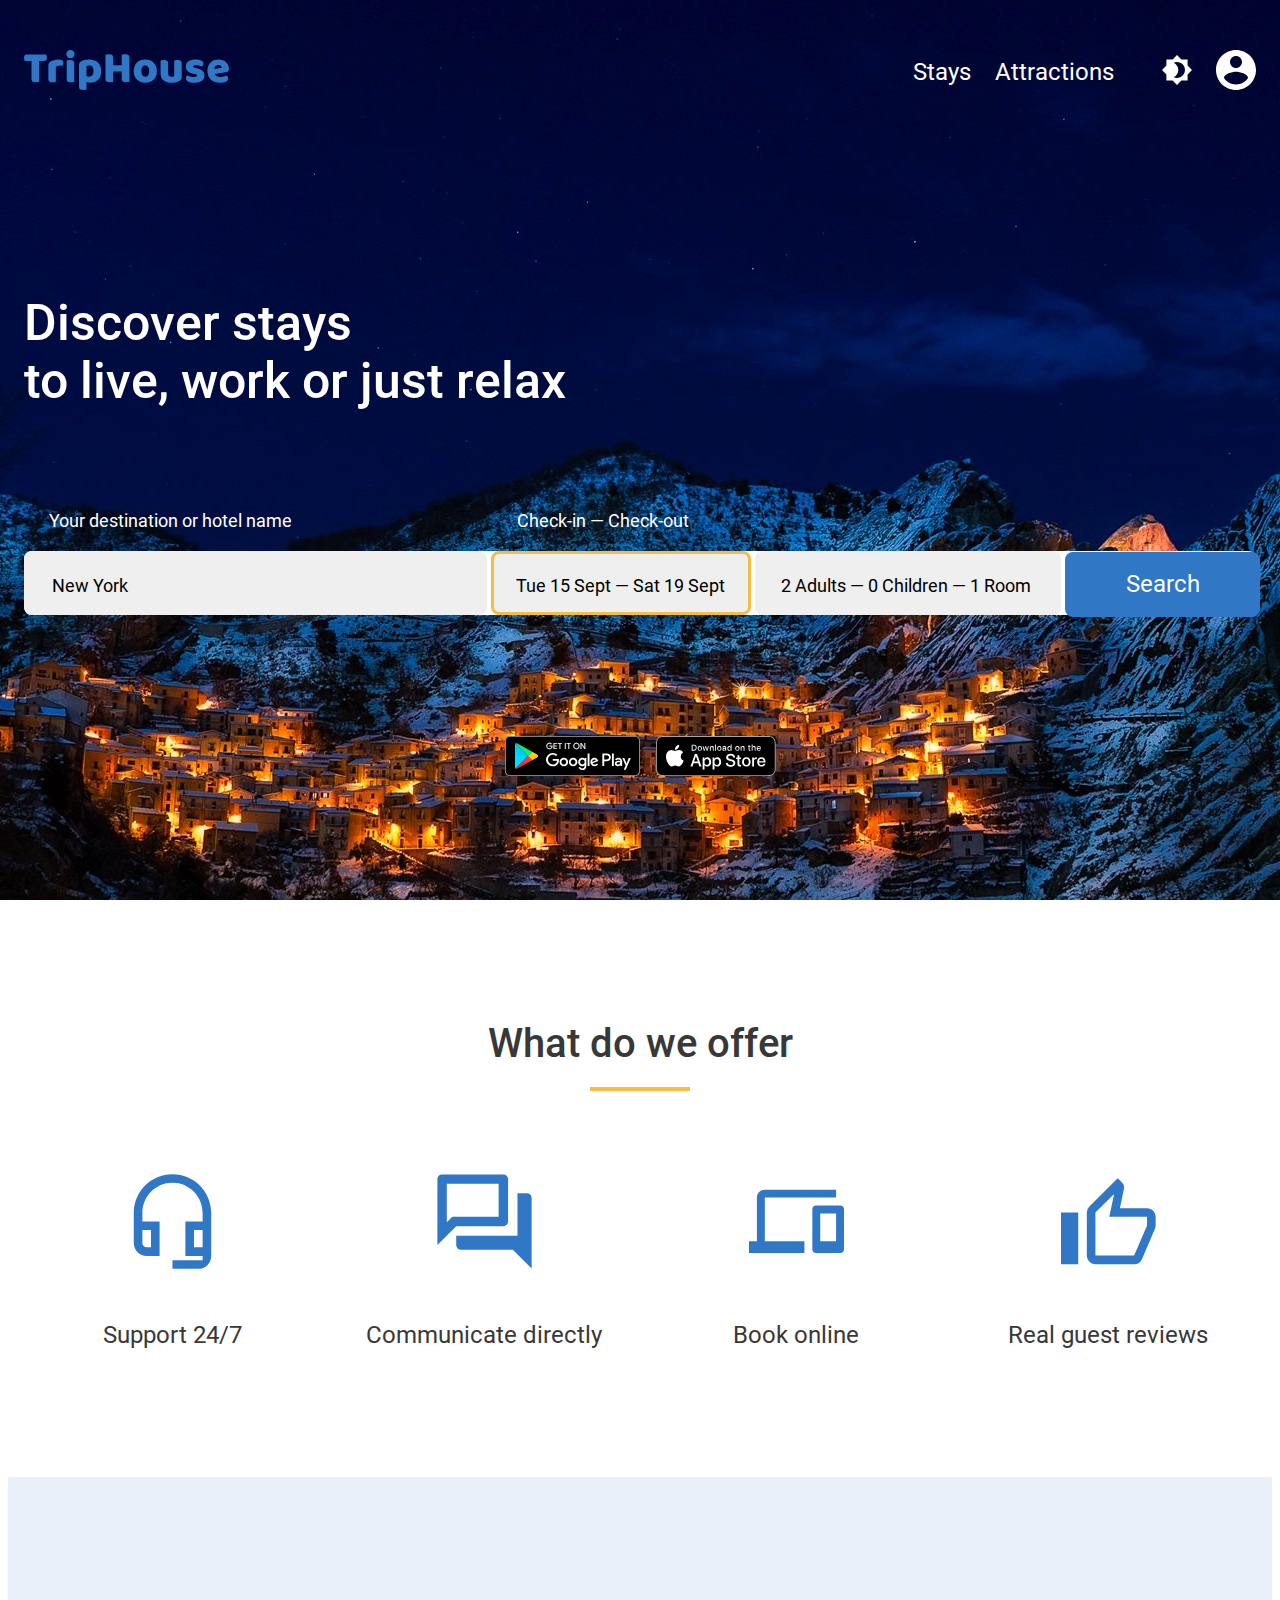
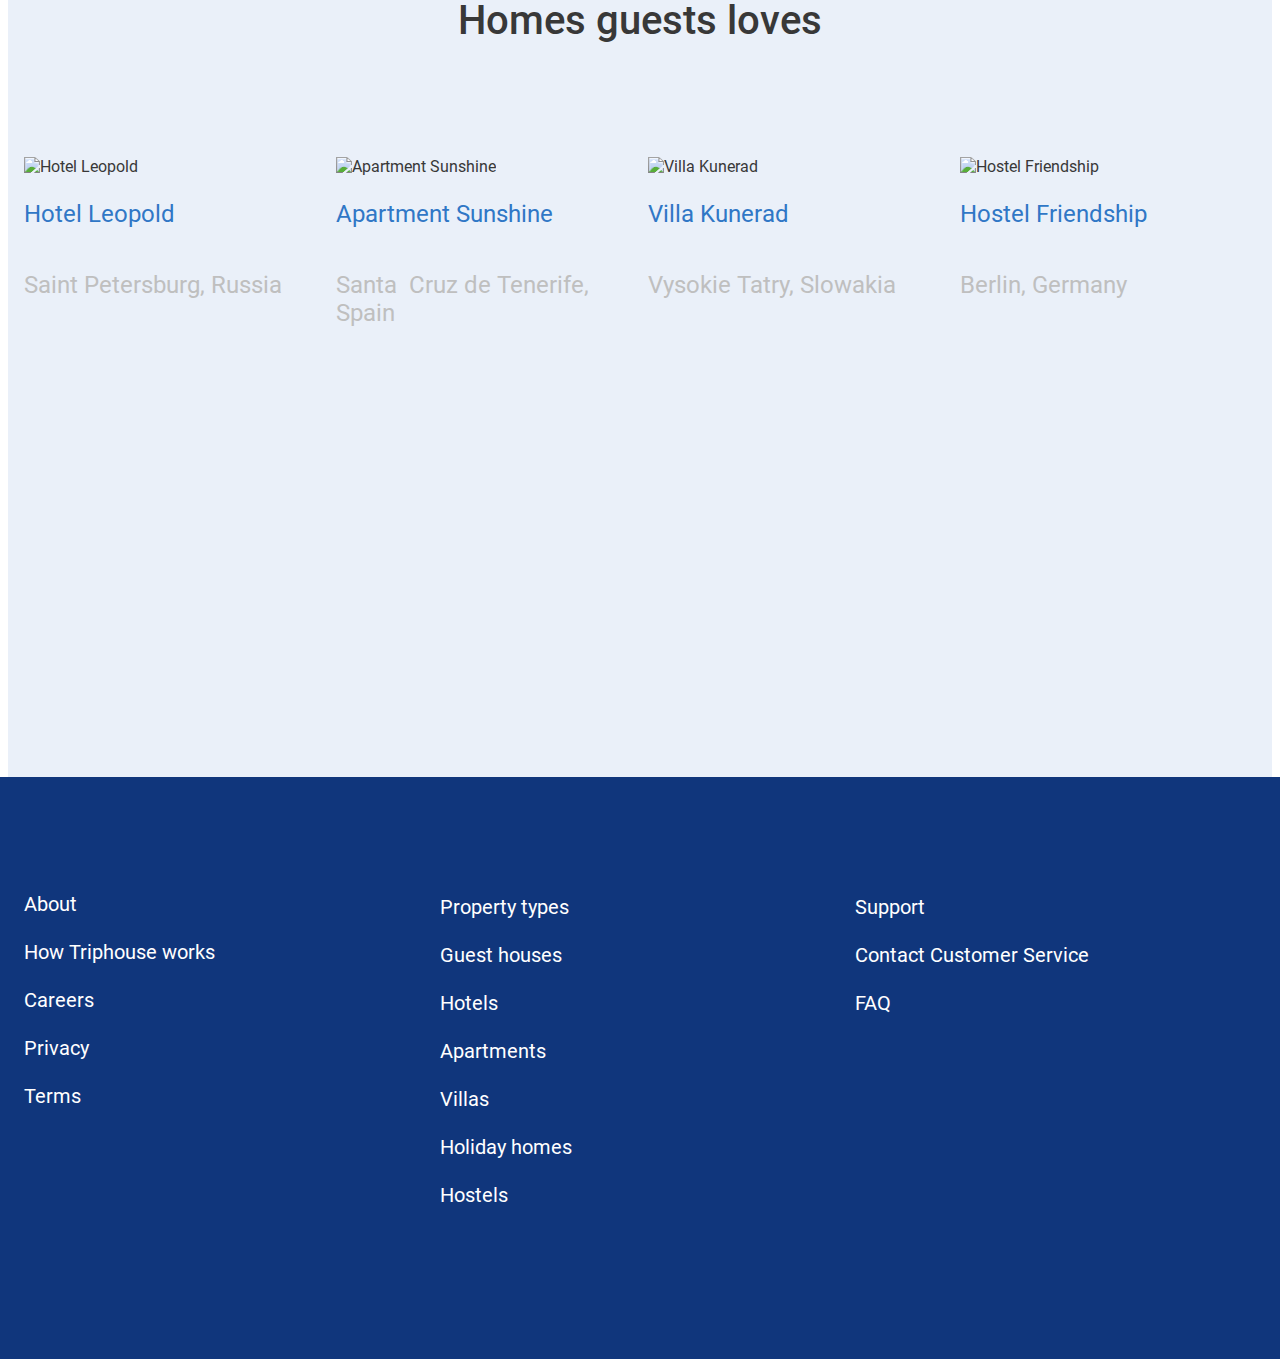
==== index.html @ f6824abe "lesson 9, layout "Homes Guests Loves"." ====
<!DOCTYPE html>
<html lang="en">
<head>
  <meta charset="UTF-8">
  <meta name="viewport" content="width=device-width, initial-scale= 1.0">
  <title>TripHouse</title>
  <link href="./styles/styles.css" rel="stylesheet">
  <style>
    li {
      list-style-type: none;
      color: var(--base-white);
    }
  </style>
</head>
<body>
<svg xmlns="http://www.w3.org/2000/svg" class="sprite_">
  <symbol id="logo_trip_icon" viewBox="0 0 205 40">
    <path
      d="M.84 11.024c-.206-.33-.397-.78-.574-1.35A6.033 6.033 0 010 7.874c0-1.17.25-2.01.752-2.52.532-.51 1.21-.765 2.036-.765h19.297c.207.33.398.78.575 1.35.177.57.266 1.17.266 1.8 0 1.17-.266 2.01-.797 2.52-.501.51-1.165.765-1.991.765h-4.913V31.81c-.325.09-.84.18-1.55.27-.678.09-1.356.135-2.035.135s-1.284-.06-1.815-.18c-.501-.09-.929-.27-1.283-.54-.354-.27-.62-.645-.797-1.125-.177-.48-.265-1.11-.265-1.89V11.024H.84zM31.85 31.946c-.295.09-.768.18-1.417.27-.62.09-1.268.135-1.947.135-.65 0-1.24-.045-1.77-.135-.502-.09-.93-.27-1.284-.54a2.792 2.792 0 01-.84-1.08c-.178-.48-.266-1.095-.266-1.845V15.253c0-.69.118-1.275.354-1.755a4.35 4.35 0 011.106-1.35c.472-.39 1.048-.734 1.726-1.034a16.838 16.838 0 014.736-1.395c.856-.15 1.711-.225 2.567-.225 1.416 0 2.538.285 3.364.855.826.54 1.239 1.44 1.239 2.7 0 .42-.06.84-.177 1.26-.118.39-.266.75-.443 1.08a20.679 20.679 0 00-3.806.359c-.62.12-1.21.255-1.77.405a6.74 6.74 0 00-1.372.45v15.343zM42.345 4.05c0-1.14.369-2.1 1.106-2.88.767-.78 1.77-1.17 3.01-1.17 1.24 0 2.228.39 2.965 1.17.767.78 1.151 1.74 1.151 2.88s-.384 2.1-1.15 2.88c-.738.779-1.727 1.169-2.966 1.169-1.24 0-2.242-.39-3.01-1.17-.737-.78-1.106-1.74-1.106-2.88zm7.878 27.896c-.325.06-.812.135-1.46.225-.62.12-1.255.18-1.904.18s-1.239-.045-1.77-.135c-.502-.09-.93-.27-1.284-.54a2.79 2.79 0 01-.84-1.08c-.178-.48-.266-1.095-.266-1.845V10.44c.325-.06.797-.135 1.416-.225.65-.12 1.298-.18 1.948-.18.649 0 1.224.045 1.726.135.53.09.973.27 1.327.54.355.27.62.645.797 1.125.207.45.31 1.05.31 1.8v18.312zM64.882 9.449c1.77 0 3.408.24 4.913.72 1.535.45 2.848 1.155 3.94 2.114 1.091.96 1.947 2.175 2.566 3.645.62 1.44.93 3.165.93 5.174 0 1.92-.266 3.6-.797 5.04s-1.284 2.654-2.257 3.644c-.974.96-2.154 1.68-3.54 2.16-1.358.48-2.878.72-4.56.72-1.268 0-2.448-.195-3.54-.585v7.47c-.295.089-.767.179-1.416.269-.65.12-1.314.18-1.992.18-.65 0-1.24-.045-1.77-.135-.502-.09-.93-.27-1.284-.54s-.62-.645-.797-1.125c-.177-.45-.265-1.05-.265-1.8V14.803c0-.81.162-1.47.487-1.98.354-.51.826-.975 1.416-1.394.915-.6 2.05-1.08 3.408-1.44 1.357-.36 2.877-.54 4.558-.54zm.09 17.188c3.038 0 4.558-1.845 4.558-5.535 0-1.92-.384-3.344-1.151-4.274-.738-.93-1.815-1.395-3.23-1.395-.561 0-1.063.075-1.506.225a5.15 5.15 0 00-1.15.45v9.899c.354.18.737.33 1.15.45.413.12.856.18 1.328.18zM105.466 31.811c-.325.09-.841.18-1.549.27-.679.09-1.357.135-2.036.135a8.28 8.28 0 01-1.815-.18 2.936 2.936 0 01-1.283-.54c-.354-.27-.62-.645-.797-1.125-.177-.48-.265-1.11-.265-1.89v-7.019h-8.498v10.349c-.325.09-.84.18-1.549.27-.679.09-1.357.135-2.036.135-.678 0-1.283-.06-1.815-.18-.501-.09-.929-.27-1.283-.54-.354-.27-.62-.645-.797-1.125-.177-.48-.265-1.11-.265-1.89V4.724c.324-.06.84-.135 1.549-.225.708-.12 1.387-.18 2.036-.18.678 0 1.269.06 1.77.18.531.09.974.27 1.328.54.354.27.62.645.796 1.125.178.48.266 1.11.266 1.89v7.2h8.498V4.723c.324-.06.84-.135 1.549-.225.708-.12 1.387-.18 2.036-.18.678 0 1.268.06 1.77.18.531.09.974.27 1.328.54.354.27.619.645.796 1.125.177.48.266 1.11.266 1.89v23.757zM132.901 21.057c0 1.86-.28 3.525-.841 4.995-.561 1.44-1.357 2.654-2.39 3.644-1.003.99-2.213 1.74-3.629 2.25-1.417.51-2.995.765-4.736.765-1.741 0-3.319-.27-4.736-.81-1.416-.54-2.64-1.305-3.673-2.295-1.003-1.02-1.785-2.25-2.346-3.69-.56-1.44-.841-3.059-.841-4.859 0-1.77.281-3.374.841-4.814.561-1.44 1.343-2.655 2.346-3.645a10.468 10.468 0 013.673-2.34c1.417-.54 2.995-.81 4.736-.81 1.741 0 3.319.286 4.736.856 1.416.54 2.626 1.32 3.629 2.34 1.033.99 1.829 2.204 2.39 3.644.561 1.44.841 3.03.841 4.77zm-15.491 0c0 1.83.34 3.24 1.018 4.23.708.96 1.682 1.44 2.921 1.44 1.24 0 2.184-.495 2.833-1.485.679-.99 1.018-2.385 1.018-4.185 0-1.8-.339-3.18-1.018-4.14-.679-.989-1.638-1.484-2.877-1.484-1.239 0-2.198.495-2.877 1.485-.678.96-1.018 2.34-1.018 4.14zM136.572 10.439c.295-.09.752-.18 1.372-.27.649-.09 1.313-.135 1.991-.135.649 0 1.225.045 1.726.135.531.09.974.27 1.328.54.354.27.62.645.797 1.125.206.45.31 1.05.31 1.8v9.673c0 1.23.295 2.115.885 2.655.59.51 1.446.765 2.567.765.678 0 1.224-.06 1.637-.18.443-.12.782-.24 1.018-.36V10.439c.295-.09.753-.18 1.372-.27.649-.09 1.313-.135 1.992-.135.649 0 1.224.045 1.726.135.531.09.974.27 1.328.54.354.27.619.645.796 1.125.207.45.31 1.05.31 1.8v13.678c0 1.5-.619 2.624-1.859 3.374-1.032.66-2.272 1.155-3.717 1.485-1.417.36-2.966.54-4.648.54-1.593 0-3.068-.18-4.425-.54-1.328-.36-2.479-.915-3.453-1.665-.973-.75-1.726-1.71-2.257-2.88-.531-1.2-.796-2.64-.796-4.319V10.44zM180.478 25.467c0 2.28-.841 4.064-2.523 5.354-1.682 1.29-4.161 1.935-7.436 1.935-1.239 0-2.39-.09-3.452-.27-1.062-.18-1.977-.45-2.744-.81-.737-.39-1.328-.87-1.77-1.44-.413-.57-.62-1.245-.62-2.024 0-.72.148-1.32.443-1.8.295-.51.649-.93 1.062-1.26.856.48 1.829.915 2.921 1.305 1.121.36 2.405.54 3.851.54.914 0 1.608-.135 2.08-.405.501-.27.752-.63.752-1.08 0-.42-.177-.75-.531-.99-.354-.24-.944-.435-1.77-.585l-1.328-.27c-2.567-.51-4.485-1.305-5.754-2.385-1.239-1.11-1.859-2.684-1.859-4.724 0-1.11.236-2.115.709-3.015a6.286 6.286 0 011.991-2.25c.856-.6 1.874-1.064 3.054-1.394 1.21-.33 2.538-.495 3.983-.495 1.092 0 2.11.09 3.054.27.974.15 1.815.39 2.523.72.708.33 1.269.765 1.682 1.304.413.51.619 1.125.619 1.845 0 .69-.132 1.29-.398 1.8-.236.48-.546.885-.929 1.215-.236-.15-.591-.3-1.063-.45-.472-.18-.988-.33-1.549-.45-.56-.15-1.136-.27-1.726-.36a9.82 9.82 0 00-1.549-.135c-.974 0-1.726.12-2.257.36-.531.21-.797.555-.797 1.035 0 .33.148.6.443.81.295.21.856.405 1.682.585l1.372.315c2.832.66 4.839 1.575 6.019 2.744 1.21 1.14 1.815 2.625 1.815 4.455zM195.706 32.71c-1.741 0-3.364-.24-4.869-.719a11.498 11.498 0 01-3.895-2.25c-1.091-.99-1.962-2.234-2.611-3.734-.619-1.5-.929-3.255-.929-5.265 0-1.98.31-3.674.929-5.084.649-1.44 1.49-2.61 2.523-3.51a9.525 9.525 0 013.541-2.024 12.601 12.601 0 014.071-.675c1.564 0 2.981.24 4.249.72 1.299.48 2.405 1.14 3.32 1.98a8.426 8.426 0 012.168 3.014c.531 1.17.797 2.445.797 3.825 0 1.02-.28 1.8-.841 2.34-.561.54-1.342.884-2.346 1.034l-10.932 1.665c.325.99.989 1.74 1.992 2.25 1.003.48 2.154.72 3.452.72 1.21 0 2.346-.15 3.408-.45 1.092-.33 1.977-.705 2.656-1.125.472.3.87.72 1.195 1.26.324.54.487 1.11.487 1.71 0 1.35-.62 2.354-1.859 3.014-.944.51-2.007.855-3.187 1.035-1.18.18-2.287.27-3.319.27zm-1.24-17.682c-.708 0-1.327.12-1.858.36-.502.24-.915.555-1.24.945-.324.36-.575.78-.752 1.26-.148.45-.236.915-.266 1.395l7.569-1.26c-.089-.6-.413-1.2-.974-1.8-.561-.6-1.387-.9-2.479-.9z"
    />
  </symbol>
  <symbol id="night_icon" viewBox="0 0 30 30">
    <path
      d="M25.61 10.61V4.39h-6.22L15 0l-4.39 4.39H4.39v6.22L0 15l4.39 4.39v6.22h6.22L15 30l4.39-4.39h6.22v-6.22L30 15l-4.39-4.39zM15 22.958a7.924 7.924 0 01-3.316-.73c2.732-1.26 4.642-4.018 4.642-7.228s-1.91-5.968-4.642-7.228A7.924 7.924 0 0115 7.042c4.39 0 7.958 3.568 7.958 7.958 0 4.39-3.568 7.958-7.958 7.958z"
      fill="#fff"/>
  </symbol>
  <symbol id="account_icon" viewBox="0 0 40 40">
    <path
      d="M20 0C8.96 0 0 8.96 0 20s8.96 20 20 20 20-8.96 20-20S31.04 0 20 0zm0 6c3.32 0 6 2.68 6 6s-2.68 6-6 6-6-2.68-6-6 2.68-6 6-6zm0 28.4c-5 0-9.42-2.56-12-6.44.06-3.98 8-6.16 12-6.16 3.98 0 11.94 2.18 12 6.16-2.58 3.88-7 6.44-12 6.44z"
      fill="#fff"/>
  </symbol>
  <symbol id="google_icon" viewBox="0 0 135 40">
    <path d="M130 40H5c-2.75 0-5-2.25-5-5V5c0-2.75 2.25-5 5-5h125c2.75 0 5 2.25 5 5v30c0 2.75-2.25 5-5 5z" fill="#000"/>
    <path
      d="M130 .8a4.2 4.2 0 014.2 4.2v30a4.2 4.2 0 01-4.2 4.2H5A4.2 4.2 0 01.8 35V5A4.2 4.2 0 015 .8h125zm0-.8H5C2.25 0 0 2.25 0 5v30c0 2.75 2.25 5 5 5h125c2.75 0 5-2.25 5-5V5c0-2.75-2.25-5-5-5z"
      fill="#A6A6A6"/>
    <path
      d="M47.42 10.24c0 .84-.25 1.51-.75 2-.56.59-1.3.89-2.2.89-.87 0-1.6-.3-2.21-.9-.61-.6-.91-1.35-.91-2.23 0-.89.3-1.63.91-2.23.61-.6 1.34-.9 2.21-.9.43 0 .84.08 1.23.25.39.17.7.39.94.67l-.53.53c-.4-.47-.94-.71-1.64-.71-.63 0-1.18.22-1.64.67-.46.44-.69 1.02-.69 1.73s.23 1.29.69 1.73c.46.44 1.01.67 1.64.67.67 0 1.23-.22 1.68-.67.29-.29.46-.7.5-1.22h-2.18V9.8h2.91c.02.15.04.3.04.44z"
      fill="#fff"/>
    <path fill-rule="evenodd" clip-rule="evenodd"
          d="M44.47 6.97c-.844 0-1.549.29-2.14.871-.59.58-.88 1.294-.88 2.159 0 .855.29 1.579.88 2.159a2.926 2.926 0 002.14.871c.876 0 1.588-.29 2.127-.859l.003-.002c.477-.468.72-1.11.72-1.929 0-.107-.012-.22-.028-.34H44.57v.52h2.188l-.008.108c-.042.537-.218.972-.53 1.283-.47.47-1.056.699-1.75.699-.657 0-1.231-.24-1.71-.698-.481-.461-.72-1.068-.72-1.802 0-.733.239-1.34.72-1.802a2.365 2.365 0 011.71-.698c.685 0 1.231.223 1.644.664l.388-.388a2.491 2.491 0 00-.842-.574 2.94 2.94 0 00-1.19-.242zm-2.28.729a3.126 3.126 0 012.28-.93c.443 0 .867.083 1.27.26.401.174.725.403.976.696l.06.07-.672.672-.07-.082c-.38-.446-.89-.675-1.564-.675-.604 0-1.129.21-1.57.641v.001c-.439.419-.66.972-.66 1.658 0 .686.221 1.239.66 1.658.441.423.967.642 1.57.642.646 0 1.18-.21 1.61-.64.249-.25.407-.6.46-1.05h-2.17V9.7h3.098l.012.09c.02.148.04.303.04.45 0 .86-.257 1.558-.779 2.07-.58.611-1.347.92-2.271.92-.896 0-1.651-.31-2.28-.929-.63-.62-.94-1.396-.94-2.301 0-.915.31-1.682.94-2.301z"
          fill="#fff"/>
    <path d="M52.03 7.74H49.3v1.9h2.46v.72H49.3v1.9h2.73V13h-3.5V7h3.5v.74z" fill="#fff"/>
    <path fill-rule="evenodd" clip-rule="evenodd"
          d="M48.43 6.9h3.7v.84h-.1v.1H49.4v1.7h2.46v.92H49.4v1.7h2.73v.94h-3.7V6.9zm3.5.74V7.1h-3.3v5.8h3.3v-.54H49.2v-2.1h2.46v-.52H49.2v-2.1h2.73z"
          fill="#fff"/>
    <path d="M55.28 13h-.77V7.74h-1.68V7h4.12v.74h-1.68V13h.01z" fill="#fff"/>
    <path fill-rule="evenodd" clip-rule="evenodd"
          d="M52.73 6.9h4.32v.94h-1.68V13h-.09v.1h-.87V7.84h-1.68V6.9zm2.44 6h-.56V7.64h-1.68V7.1h3.92v.54h-1.68v5.26z"
          fill="#fff"/>
    <path d="M59.94 13V7h.77v6h-.77z" fill="#fff"/>
    <path fill-rule="evenodd" clip-rule="evenodd" d="M59.84 6.9h.97v6.2h-.97V6.9zm.2.2v5.8h.57V7.1h-.57z" fill="#fff"/>
    <path d="M64.13 13h-.77V7.74h-1.68V7h4.12v.74h-1.68V13h.01z" fill="#fff"/>
    <path fill-rule="evenodd" clip-rule="evenodd"
          d="M61.58 6.9h4.32v.94h-1.68V13h-.09v.1h-.87V7.84h-1.68V6.9zm2.44 6h-.56V7.64h-1.68V7.1h3.92v.54h-1.68v5.26z"
          fill="#fff"/>
    <path
      d="M73.61 12.22c-.59.61-1.32.91-2.2.91-.88 0-1.61-.3-2.2-.91-.59-.61-.88-1.35-.88-2.22 0-.87.29-1.62.88-2.22.59-.61 1.32-.91 2.2-.91.87 0 1.6.3 2.2.91.59.61.89 1.35.89 2.22-.01.88-.3 1.62-.89 2.22zm-3.83-.5c.44.45.99.67 1.63.67.64 0 1.19-.22 1.63-.67.44-.45.67-1.02.67-1.72s-.22-1.27-.67-1.72c-.44-.45-.99-.67-1.63-.67-.64 0-1.19.22-1.63.67-.44.45-.67 1.02-.67 1.72s.23 1.27.67 1.72z"
      fill="#fff"/>
    <path fill-rule="evenodd" clip-rule="evenodd"
          d="M71.41 6.97c-.854 0-1.558.29-2.128.88-.571.58-.852 1.304-.852 2.15 0 .845.28 1.56.852 2.15.57.59 1.274.88 2.128.88.854 0 1.558-.29 2.128-.88.57-.58.852-1.295.862-2.15 0-.845-.29-1.56-.862-2.15-.58-.59-1.284-.88-2.128-.88zm-2.272.74c.61-.63 1.366-.94 2.272-.94.896 0 1.652.31 2.271.94.61.63.919 1.394.919 2.29v.001c-.01.904-.31 1.669-.918 2.289-.61.63-1.366.94-2.272.94-.906 0-1.662-.31-2.272-.94-.609-.63-.908-1.395-.908-2.29 0-.894.299-1.67.908-2.29zm.57.5c.46-.47 1.037-.7 1.702-.7s1.241.23 1.701.7c.47.47.699 1.067.699 1.79 0 .724-.239 1.32-.698 1.79-.46.47-1.037.7-1.702.7s-1.242-.23-1.701-.7c-.46-.47-.699-1.066-.699-1.79s.239-1.32.698-1.79zm1.702-.5c-.615 0-1.138.21-1.558.64-.421.43-.642.974-.642 1.65 0 .676.221 1.22.642 1.65.42.43.943.64 1.558.64.615 0 1.138-.21 1.559-.64.42-.43.641-.974.641-1.65 0-.677-.212-1.22-.64-1.65h-.001c-.42-.43-.944-.64-1.559-.64z"
          fill="#fff"/>
    <path d="M75.58 13V7h.94l2.92 4.67h.03l-.03-1.16V7h.77v6h-.8l-3.05-4.89h-.03l.03 1.16V13h-.78z" fill="#fff"/>
    <path fill-rule="evenodd" clip-rule="evenodd"
          d="M75.48 6.9h1.096l2.786 4.456-.022-.846V6.9h.97v6.2h-.955l-2.917-4.676.022.846v3.83h-.98V6.9zm.2.2v5.8h.58V9.27l-.033-1.261h.188l3.05 4.89h.645V7.1h-.57v3.409l.033 1.26h-.188l-2.92-4.67h-.785z"
          fill="#fff"/>
    <path
      d="M68.14 21.75c-2.35 0-4.27 1.79-4.27 4.25 0 2.45 1.92 4.25 4.27 4.25 2.35 0 4.27-1.8 4.27-4.25 0-2.46-1.92-4.25-4.27-4.25zm0 6.83c-1.29 0-2.4-1.06-2.4-2.58 0-1.53 1.11-2.58 2.4-2.58 1.29 0 2.4 1.05 2.4 2.58 0 1.52-1.12 2.58-2.4 2.58zm-9.32-6.83c-2.35 0-4.27 1.79-4.27 4.25 0 2.45 1.92 4.25 4.27 4.25 2.35 0 4.27-1.8 4.27-4.25 0-2.46-1.92-4.25-4.27-4.25zm0 6.83c-1.29 0-2.4-1.06-2.4-2.58 0-1.53 1.11-2.58 2.4-2.58 1.29 0 2.4 1.05 2.4 2.58 0 1.52-1.11 2.58-2.4 2.58zm-11.08-5.52v1.8h4.32c-.13 1.01-.47 1.76-.98 2.27-.63.63-1.61 1.32-3.33 1.32-2.66 0-4.74-2.14-4.74-4.8 0-2.66 2.08-4.8 4.74-4.8 1.43 0 2.48.56 3.25 1.29l1.27-1.27c-1.08-1.03-2.51-1.82-4.53-1.82-3.64 0-6.7 2.96-6.7 6.61 0 3.64 3.06 6.61 6.7 6.61 1.97 0 3.45-.64 4.61-1.85 1.19-1.19 1.56-2.87 1.56-4.22 0-.42-.03-.81-.1-1.13h-6.07v-.01zm45.31 1.4c-.35-.95-1.43-2.71-3.64-2.71-2.19 0-4.01 1.72-4.01 4.25 0 2.38 1.8 4.25 4.22 4.25 1.95 0 3.08-1.19 3.54-1.88l-1.45-.97c-.48.71-1.14 1.18-2.09 1.18s-1.63-.44-2.06-1.29l5.69-2.35-.2-.48zm-5.8 1.42c-.05-1.64 1.27-2.48 2.22-2.48.74 0 1.37.37 1.58.9l-3.8 1.58zM82.63 30h1.87V17.5h-1.87V30zm-3.06-7.3h-.07c-.42-.5-1.22-.95-2.24-.95-2.13 0-4.08 1.87-4.08 4.27 0 2.38 1.95 4.24 4.08 4.24 1.01 0 1.82-.45 2.24-.97h.06v.61c0 1.63-.87 2.5-2.27 2.5-1.14 0-1.85-.82-2.14-1.51l-1.63.68c.47 1.13 1.71 2.51 3.77 2.51 2.19 0 4.04-1.29 4.04-4.43v-7.64h-1.77v.69h.01zm-2.15 5.88c-1.29 0-2.37-1.08-2.37-2.56 0-1.5 1.08-2.59 2.37-2.59 1.27 0 2.27 1.1 2.27 2.59.01 1.48-.99 2.56-2.27 2.56zm24.39-11.08h-4.47V30h1.87v-4.74h2.61c2.07 0 4.1-1.5 4.1-3.88s-2.05-3.88-4.11-3.88zm.04 6.02H99.2v-4.29h2.65c1.4 0 2.19 1.16 2.19 2.14 0 .98-.79 2.15-2.19 2.15zm11.54-1.79c-1.35 0-2.75.6-3.33 1.91l1.66.69c.35-.69 1.01-.92 1.7-.92.96 0 1.95.58 1.96 1.61v.13c-.34-.19-1.06-.48-1.95-.48-1.79 0-3.6.98-3.6 2.81 0 1.67 1.46 2.75 3.1 2.75 1.25 0 1.95-.56 2.38-1.22h.06v.97h1.8v-4.79c.01-2.22-1.65-3.46-3.78-3.46zm-.23 6.85c-.61 0-1.46-.31-1.46-1.06 0-.96 1.06-1.33 1.98-1.33.82 0 1.21.18 1.7.42a2.257 2.257 0 01-2.22 1.97zM123.74 22l-2.14 5.42h-.06L119.32 22h-2.01l3.33 7.58-1.9 4.21h1.95L125.82 22h-2.08zm-16.8 8h1.87V17.5h-1.87V30z"
      fill="#fff"/>
    <path d="M10.44 7.54c-.29.31-.46.79-.46 1.4v22.12c0 .62.17 1.1.46 1.4l.07.07L22.9 20.15v-.3L10.51 7.47l-.07.07z"
          fill="url(#google_play0_linear)"/>
    <path d="M27.03 24.28l-4.13-4.13v-.3l4.13-4.13.09.05 4.89 2.78c1.4.79 1.4 2.09 0 2.89l-4.89 2.78-.09.06z"
          fill="url(#google_play1_linear)"/>
    <path d="M27.12 24.22L22.9 20 10.44 32.46c.46.49 1.22.55 2.08.06l14.6-8.3z" fill="url(#google_play2_linear)"/>
    <path d="M27.12 15.78l-14.61-8.3c-.86-.49-1.62-.43-2.08.06L22.9 20l4.22-4.22z" fill="url(#google_play3_linear)"/>
    <path opacity=".2"
          d="M27.03 24.13l-14.52 8.25c-.81.46-1.54.43-2 .01l-.07.07.07.07c.47.42 1.19.45 2-.01l14.61-8.3-.09-.09z"
          fill="#000"/>
    <path opacity=".12"
          d="M10.44 32.32c-.29-.31-.46-.79-.46-1.4v.15c0 .62.17 1.1.46 1.4l.07-.07-.07-.08zM32.01 21.3l-4.99 2.83.09.09L32 21.44c.7-.4 1.05-.92 1.05-1.44-.05.47-.4.94-1.04 1.3z"
          fill="#000"/>
    <path opacity=".25"
          d="M12.51 7.62l19.5 11.08c.63.36.99.82 1.05 1.3 0-.52-.35-1.05-1.05-1.44L12.51 7.48c-1.4-.79-2.54-.13-2.54 1.47v.15c0-1.61 1.15-2.27 2.54-1.48z"
          fill="#fff"/>
    <defs>
      <linearGradient id="google_play0_linear" x1="21.8" y1="8.71" x2="5.017" y2="25.492"
                      gradientUnits="userSpaceOnUse">
        <stop stop-color="#00A0FF"/>
        <stop offset=".007" stop-color="#00A1FF"/>
        <stop offset=".26" stop-color="#00BEFF"/>
        <stop offset=".512" stop-color="#00D2FF"/>
        <stop offset=".76" stop-color="#00DFFF"/>
        <stop offset="1" stop-color="#00E3FF"/>
      </linearGradient>
      <linearGradient id="google_play1_linear" x1="33.834" y1="20.001" x2="9.638" y2="20.001"
                      gradientUnits="userSpaceOnUse">
        <stop stop-color="#FFE000"/>
        <stop offset=".409" stop-color="#FFBD00"/>
        <stop offset=".775" stop-color="orange"/>
        <stop offset="1" stop-color="#FF9C00"/>
      </linearGradient>
      <linearGradient id="google_play2_linear" x1="24.827" y1="22.296" x2="2.069" y2="45.054"
                      gradientUnits="userSpaceOnUse">
        <stop stop-color="#FF3A44"/>
        <stop offset="1" stop-color="#C31162"/>
      </linearGradient>
      <linearGradient id="google_play3_linear" x1="7.297" y1=".176" x2="17.46" y2="10.339"
                      gradientUnits="userSpaceOnUse">
        <stop stop-color="#32A071"/>
        <stop offset=".069" stop-color="#2DA771"/>
        <stop offset=".476" stop-color="#15CF74"/>
        <stop offset=".801" stop-color="#06E775"/>
        <stop offset="1" stop-color="#00F076"/>
      </linearGradient>
    </defs>
  </symbol>
  <symbol id="apple_icon" viewBox="0 0 120 40">
    <path
      d="M110.135 0H9.535c-.367 0-.73 0-1.095.002-.306.002-.61.008-.919.013C6.85.023 6.18.082 5.517.192a6.665 6.665 0 00-1.9.627A6.438 6.438 0 00.193 5.522a12.993 12.993 0 00-.179 2.002c-.01.306-.01.614-.015.92V31.56c.005.31.006.61.015.921.008.671.068 1.34.18 2.002.11.663.32 1.306.624 1.905.303.598.701 1.143 1.179 1.614.473.477 1.019.875 1.618 1.179a6.7 6.7 0 001.901.63c.663.11 1.333.168 2.004.177.31.007.613.011.919.011.366.002.728.002 1.095.002h100.6c.359 0 .724 0 1.084-.002.304 0 .617-.004.922-.01.67-.01 1.338-.068 2-.178a6.808 6.808 0 001.908-.63A6.293 6.293 0 00117.666 38a6.405 6.405 0 001.182-1.614c.302-.6.51-1.242.619-1.905.111-.661.173-1.33.185-2.002.004-.31.004-.61.004-.921.008-.364.008-.725.008-1.094V9.536c0-.366 0-.73-.008-1.092 0-.306 0-.614-.004-.92a13.57 13.57 0 00-.185-2.002 6.648 6.648 0 00-.619-1.904 6.469 6.469 0 00-2.799-2.8 6.77 6.77 0 00-1.908-.627c-.661-.11-1.33-.169-2-.176-.305-.005-.618-.011-.922-.013-.36-.002-.725-.002-1.084-.002z"
      fill="#A6A6A6"/>
    <path
      d="M8.445 39.125c-.305 0-.602-.004-.904-.01a12.696 12.696 0 01-1.87-.164 5.887 5.887 0 01-1.656-.548 5.408 5.408 0 01-1.397-1.016 5.323 5.323 0 01-1.02-1.397 5.722 5.722 0 01-.544-1.657 12.413 12.413 0 01-.166-1.875c-.007-.21-.015-.913-.015-.913v-23.1s.009-.692.015-.895a12.37 12.37 0 01.165-1.872 5.755 5.755 0 01.544-1.662c.26-.518.603-.99 1.015-1.398A5.565 5.565 0 015.667 1.05C6.287.95 6.915.895 7.543.887l.902-.012h102.769l.913.013a12.37 12.37 0 011.858.162 5.933 5.933 0 011.671.548 5.589 5.589 0 012.415 2.42 5.74 5.74 0 01.535 1.65c.104.623.162 1.254.174 1.886.003.284.003.588.003.89.008.375.008.732.008 1.092v20.929c0 .363 0 .718-.008 1.075 0 .325 0 .623-.004.93-.011.621-.069 1.24-.171 1.853a5.717 5.717 0 01-.54 1.67c-.263.513-.606.98-1.015 1.386a5.414 5.414 0 01-1.4 1.023 5.855 5.855 0 01-1.668.55c-.618.1-1.243.155-1.869.162-.293.007-.599.011-.897.011l-1.084.002-101.69-.002z"
      fill="#000"/>
    <path
      d="M24.769 20.3a4.948 4.948 0 012.356-4.151 5.065 5.065 0 00-3.99-2.158c-1.68-.176-3.308 1.005-4.164 1.005-.872 0-2.19-.988-3.608-.958a5.315 5.315 0 00-4.473 2.727c-1.934 3.349-.492 8.27 1.361 10.977.927 1.325 2.01 2.805 3.428 2.753 1.387-.058 1.905-.885 3.58-.885 1.658 0 2.144.885 3.59.852 1.489-.025 2.426-1.332 3.32-2.67a10.962 10.962 0 001.52-3.092 4.782 4.782 0 01-2.92-4.4zM22.037 12.211a4.872 4.872 0 001.115-3.49 4.957 4.957 0 00-3.208 1.659 4.635 4.635 0 00-1.143 3.361 4.099 4.099 0 003.236-1.53zM42.302 27.14H37.57l-1.137 3.356h-2.005l4.484-12.418h2.083l4.483 12.418h-2.039l-1.136-3.356zm-4.243-1.55h3.752l-1.85-5.446h-.051l-1.85 5.447zM55.16 25.97c0 2.813-1.506 4.62-3.779 4.62a3.07 3.07 0 01-2.848-1.583h-.043v4.484H46.63V21.442h1.8v1.506h.033a3.212 3.212 0 012.883-1.6c2.298 0 3.813 1.816 3.813 4.622zm-1.91 0c0-1.833-.948-3.038-2.393-3.038-1.42 0-2.375 1.23-2.375 3.038 0 1.824.955 3.046 2.375 3.046 1.445 0 2.392-1.197 2.392-3.046zM65.124 25.97c0 2.813-1.505 4.62-3.778 4.62a3.07 3.07 0 01-2.848-1.583h-.043v4.484h-1.859V21.442h1.799v1.506h.034a3.212 3.212 0 012.883-1.6c2.298 0 3.813 1.816 3.813 4.622zm-1.91 0c0-1.833-.947-3.038-2.392-3.038-1.42 0-2.375 1.23-2.375 3.038 0 1.824.955 3.046 2.375 3.046 1.445 0 2.392-1.197 2.392-3.046zM71.71 27.036c.138 1.232 1.334 2.04 2.97 2.04 1.566 0 2.693-.808 2.693-1.919 0-.964-.68-1.54-2.29-1.936l-1.609-.388c-2.28-.55-3.339-1.617-3.339-3.348 0-2.142 1.867-3.614 4.519-3.614 2.624 0 4.423 1.472 4.483 3.614h-1.876c-.112-1.239-1.136-1.987-2.634-1.987-1.497 0-2.521.757-2.521 1.858 0 .878.654 1.395 2.255 1.79l1.368.336c2.548.603 3.606 1.626 3.606 3.443 0 2.323-1.85 3.778-4.793 3.778-2.754 0-4.614-1.42-4.734-3.667h1.902zM83.346 19.3v2.143h1.722v1.471h-1.722v4.991c0 .776.345 1.137 1.102 1.137.204-.003.408-.018.611-.043v1.463c-.34.064-.686.092-1.032.086-1.833 0-2.548-.688-2.548-2.444v-5.19h-1.316v-1.471h1.316V19.3h1.867zM86.065 25.97c0-2.849 1.678-4.639 4.294-4.639 2.625 0 4.295 1.79 4.295 4.639 0 2.856-1.661 4.639-4.295 4.639-2.633 0-4.294-1.783-4.294-4.64zm6.695 0c0-1.954-.895-3.107-2.401-3.107-1.506 0-2.4 1.162-2.4 3.107 0 1.962.894 3.106 2.4 3.106 1.506 0 2.401-1.144 2.401-3.106zM96.186 21.442h1.772v1.541h.043a2.16 2.16 0 012.178-1.635c.214-.001.428.022.637.07v1.737a2.591 2.591 0 00-.835-.112 1.872 1.872 0 00-1.937 2.083v5.37h-1.858v-9.053zM109.384 27.837c-.25 1.643-1.85 2.771-3.898 2.771-2.634 0-4.269-1.764-4.269-4.595 0-2.84 1.644-4.682 4.191-4.682 2.505 0 4.08 1.72 4.08 4.466v.637h-6.395v.112a2.353 2.353 0 00.639 1.832 2.364 2.364 0 001.797.732 2.045 2.045 0 002.091-1.273h1.764zm-6.282-2.702h4.526a2.166 2.166 0 00-.608-1.634 2.167 2.167 0 00-1.612-.664 2.291 2.291 0 00-2.306 2.298zM37.826 8.731a2.64 2.64 0 012.808 2.965c0 1.906-1.03 3.002-2.808 3.002h-2.155V8.73h2.155zm-1.228 5.123h1.125a1.876 1.876 0 001.968-2.146 1.881 1.881 0 00-1.968-2.134h-1.125v4.28zM41.68 12.444a2.133 2.133 0 114.248 0 2.134 2.134 0 11-4.247 0zm3.334 0c0-.976-.439-1.546-1.208-1.546-.773 0-1.207.57-1.207 1.546 0 .984.434 1.55 1.207 1.55.77 0 1.208-.57 1.208-1.55zM51.573 14.698h-.922l-.93-3.317h-.07l-.927 3.317h-.913l-1.242-4.503h.902l.806 3.436h.067l.925-3.436h.853l.926 3.436h.07l.803-3.436h.889l-1.237 4.503zM53.853 10.195h.856v.715h.066a1.349 1.349 0 011.344-.802 1.464 1.464 0 011.559 1.675v2.915h-.889v-2.692c0-.724-.314-1.084-.972-1.084a1.03 1.03 0 00-1.075 1.142v2.634h-.889v-4.503zM59.094 8.437h.888v6.26h-.888v-6.26zM61.218 12.444a2.134 2.134 0 114.247 0 2.133 2.133 0 11-4.247 0zm3.333 0c0-.976-.439-1.547-1.208-1.547-.773 0-1.207.571-1.207 1.547 0 .984.434 1.55 1.207 1.55.77 0 1.208-.57 1.208-1.55zM66.4 13.424c0-.81.604-1.278 1.676-1.344l1.22-.07v-.389c0-.476-.315-.744-.922-.744-.497 0-.84.182-.939.5h-.86c.09-.773.818-1.27 1.84-1.27 1.128 0 1.765.563 1.765 1.514v3.077h-.855v-.633h-.07a1.515 1.515 0 01-1.353.707 1.361 1.361 0 01-1.501-1.348zm2.895-.384v-.377l-1.1.07c-.62.042-.9.253-.9.65 0 .405.351.64.834.64a1.06 1.06 0 001.166-.983zM71.348 12.444c0-1.422.732-2.324 1.87-2.324a1.484 1.484 0 011.38.79h.067V8.437h.888v6.26h-.851v-.71h-.07a1.563 1.563 0 01-1.415.785c-1.145 0-1.869-.901-1.869-2.328zm.918 0c0 .955.45 1.53 1.203 1.53.75 0 1.212-.583 1.212-1.526 0-.938-.468-1.53-1.212-1.53-.748 0-1.203.58-1.203 1.527zM79.23 12.444a2.134 2.134 0 114.247 0 2.134 2.134 0 11-4.247 0zm3.333 0c0-.976-.439-1.546-1.208-1.546-.772 0-1.207.57-1.207 1.546 0 .984.435 1.55 1.207 1.55.77 0 1.208-.57 1.208-1.55zM84.67 10.195h.855v.715h.066a1.348 1.348 0 011.344-.802 1.464 1.464 0 011.559 1.675v2.915h-.889v-2.692c0-.724-.314-1.084-.972-1.084a1.03 1.03 0 00-1.075 1.142v2.634h-.889v-4.503zM93.515 9.074v1.142h.976v.748h-.976v2.315c0 .472.195.679.637.679.113 0 .226-.008.339-.02v.74c-.16.028-.322.043-.484.045-.988 0-1.382-.348-1.382-1.216v-2.543h-.714v-.749h.715V9.074h.89zM95.705 8.437h.88v2.482h.07a1.385 1.385 0 011.374-.807 1.484 1.484 0 011.55 1.679v2.907h-.889V12.01c0-.72-.335-1.084-.963-1.084a1.05 1.05 0 00-1.134 1.142v2.63h-.888v-6.26zM104.761 13.482a1.823 1.823 0 01-1.951 1.303 2.045 2.045 0 01-2.08-2.325 2.083 2.083 0 011.212-2.172c.272-.121.567-.183.864-.18 1.253 0 2.009.856 2.009 2.27v.31h-3.18v.05a1.191 1.191 0 001.199 1.29 1.08 1.08 0 001.072-.546h.855zm-3.126-1.451h2.275a1.09 1.09 0 00-1.109-1.167 1.15 1.15 0 00-1.166 1.167z"
      fill="#fff"/>
  </symbol>
  <symbol id="support_icon" viewBox="0 0 76 92">
    <path
      d="M67.167 54.333V71h-8.334V54.333h8.334zm-50 0V71H13a4.179 4.179 0 01-4.167-4.167v-12.5h8.334zM38 .167C17.292.167.5 16.958.5 37.667v29.166c0 6.917 5.583 12.5 12.5 12.5h12.5V46H8.833v-8.333C8.833 21.542 21.875 8.5 38 8.5s29.167 13.042 29.167 29.167V46H50.5v33.333h16.667V83.5H38v8.333h25c6.917 0 12.5-5.583 12.5-12.5V37.667c0-20.709-16.792-37.5-37.5-37.5z"
    />
  </symbol>
  <symbol id="cmnctn_icon" viewBox="0 0 84 84">
    <path
      d="M54.5 8.667v29.166H13.542l-4.875 4.875V8.667H54.5zM58.667.333H4.5A4.179 4.179 0 00.333 4.5v58.333L17 46.167h41.667A4.179 4.179 0 0062.833 42V4.5A4.179 4.179 0 0058.667.333zM79.5 17h-8.333v37.5H17v8.333A4.179 4.179 0 0021.167 67H67l16.667 16.667v-62.5A4.179 4.179 0 0079.5 17z"
    />
  </symbol>
  <symbol id="book_icon" viewBox="0 0 100 67">
    <path
      d="M16.667 8.333h75V0h-75c-4.584 0-8.334 3.75-8.334 8.333v45.834H0v12.5h58.333v-12.5H16.667V8.333zm79.166 8.334h-25a4.179 4.179 0 00-4.166 4.166V62.5a4.179 4.179 0 004.166 4.167h25A4.179 4.179 0 00100 62.5V20.833a4.179 4.179 0 00-4.167-4.166zm-4.166 37.5H75V25h16.667v29.167z"
    />
  </symbol>
  <symbol id="review_icon" viewBox="0 0 92 84">
    <path
      d="M83.333 29.167H57.042L61 10.125l.125-1.333a6.272 6.272 0 00-1.833-4.417L54.875 0 27.458 27.458A8.147 8.147 0 0025 33.333V75c0 4.583 3.75 8.333 8.333 8.333h37.5A8.277 8.277 0 0078.5 78.25l12.583-29.375a8.232 8.232 0 00.584-3.042V37.5c0-4.583-3.75-8.333-8.334-8.333zm0 16.666L70.833 75h-37.5V33.333L51.417 15.25 46.792 37.5h36.541v8.333zM0 33.333h16.667v50H0v-50z"
    />
  </symbol>
  <symbol id="arrow_1" viewBox="0 0 48 48">
    <g filter="url(#filter0_d)">
      <circle cx="24" cy="20" r="20" fill="#F3F3F4"/>
      <path d="M19.941 29.823l6.159-8.211a2 2 0 000-2.4L19.941 11" stroke="#383838" stroke-width="2"/>
    </g>
    <defs>
      <filter id="filter0_d" x="0" y="0" width="48" height="48" filterUnits="userSpaceOnUse"
              color-interpolation-filters="sRGB">
        <feFlood flood-opacity="0" result="BackgroundImageFix"/>
        <feColorMatrix in="SourceAlpha" values="0 0 0 0 0 0 0 0 0 0 0 0 0 0 0 0 0 0 127 0"/>
        <feOffset dy="4"/>
        <feGaussianBlur stdDeviation="2"/>
        <feColorMatrix values="0 0 0 0 0 0 0 0 0 0 0 0 0 0 0 0 0 0 0.25 0"/>
        <feBlend in2="BackgroundImageFix" result="effect1_dropShadow"/>
        <feBlend in="SourceGraphic" in2="effect1_dropShadow" result="shape"/>
      </filter>
    </defs>
  </symbol>
  <symbol id="arrow_2" viewBox="0 0 48 48">
    <g filter="url(#filter0_d)">
      <circle cx="24" cy="20" r="20" fill="#F3F3F4"/>
      <path d="M15.177 17.985l8.211 6.16a2 2 0 002.4 0L34 17.984" stroke="#383838" stroke-width="2"/>
    </g>
    <defs>
      <filter id="filter0_d" x="0" y="0" width="48" height="48" filterUnits="userSpaceOnUse"
              color-interpolation-filters="sRGB">
        <feFlood flood-opacity="0" result="BackgroundImageFix"/>
        <feColorMatrix in="SourceAlpha" values="0 0 0 0 0 0 0 0 0 0 0 0 0 0 0 0 0 0 127 0"/>
        <feOffset dy="4"/>
        <feGaussianBlur stdDeviation="2"/>
        <feColorMatrix values="0 0 0 0 0 0 0 0 0 0 0 0 0 0 0 0 0 0 0.25 0"/>
        <feBlend in2="BackgroundImageFix" result="effect1_dropShadow"/>
        <feBlend in="SourceGraphic" in2="effect1_dropShadow" result="shape"/>
      </filter>
    </defs>
  </symbol>
  <symbol id="contact" viewBox="0 0 50 45">
    <path
      d="M28.652 34.748c0-2.056.511-4.03 1.473-5.79a54.137 54.137 0 00-2.782-1.472.362.362 0 01-.205-.338v-8.08a3.776 3.776 0 001.688-3.141V7.549A7.55 7.55 0 0021.276 0h-1.8a7.55 7.55 0 00-7.549 7.55v8.377c0 1.31.675 2.465 1.688 3.14v8.081a.38.38 0 01-.205.338c-1.155.562-6.75 3.386-11.937 7.651A4.04 4.04 0 000 38.277v5.739h32.979a10.52 10.52 0 01-.788-.726 12.01 12.01 0 01-3.54-8.542z"
      fill="#3077C6"/>
    <path
      d="M40.732 25.48c-5.114 0-9.267 4.154-9.267 9.268 0 5.115 4.153 9.268 9.267 9.268 5.115 0 9.268-4.153 9.268-9.268a9.266 9.266 0 00-9.268-9.267zM46.154 36.1h-4.071v4.07h-2.7V36.1H35.31v-2.701h4.071v-4.071h2.7v4.071h4.072v2.7z"
      fill="#3077C6"/>
  </symbol>
  <symbol id="germ" viewBox="0 0 95 21">
    <path d="M0 18.26h18v-18H0v18z" fill="url(#pattern0)"/>
    <path
      d="M33.398 15.321c-.433.621-1.04 1.087-1.819 1.398-.773.304-1.676.457-2.707.457-1.043 0-1.969-.243-2.777-.73-.809-.492-1.436-1.19-1.881-2.092-.44-.902-.665-1.948-.677-3.137V10.1c0-1.928.448-3.422 1.345-4.483.902-1.06 2.168-1.59 3.797-1.59 1.336 0 2.41.342 3.225 1.028.815.68 1.313 1.646 1.494 2.9h-1.687c-.316-1.693-1.324-2.54-3.023-2.54-1.131 0-1.99.398-2.576 1.195-.58.791-.873 1.94-.879 3.446v1.045c0 1.436.328 2.579.985 3.428.656.844 1.544 1.266 2.663 1.266.633 0 1.186-.07 1.661-.211.475-.14.867-.378 1.178-.712v-2.874h-2.962v-1.371h4.64v4.693zm6.513 1.855c-1.289 0-2.338-.422-3.146-1.266-.809-.85-1.213-1.983-1.213-3.401v-.299c0-.943.178-1.784.536-2.523.363-.744.867-1.324 1.512-1.74a3.803 3.803 0 012.109-.633c1.236 0 2.197.408 2.883 1.222.685.815 1.028 1.98 1.028 3.498v.677h-6.442c.023.937.296 1.696.817 2.276.528.575 1.195.862 2.004.862.574 0 1.06-.118 1.459-.352a3.667 3.667 0 001.046-.932l.993.774c-.797 1.225-1.992 1.837-3.586 1.837zM39.71 8.65c-.656 0-1.207.24-1.652.721-.446.475-.721 1.143-.827 2.004h4.764v-.123c-.047-.826-.27-1.465-.668-1.916-.398-.457-.937-.686-1.617-.686zm10.397.3a4.87 4.87 0 00-.8-.062c-1.066 0-1.79.454-2.17 1.362V17H45.51V7.49h1.582l.026 1.099c.533-.85 1.29-1.275 2.268-1.275.316 0 .556.041.72.123V8.95zm3.033-1.46l.044 1.055c.697-.82 1.637-1.23 2.82-1.23 1.331 0 2.236.51 2.717 1.529a3.615 3.615 0 011.23-1.108c.51-.28 1.11-.422 1.802-.422 2.086 0 3.146 1.105 3.182 3.314V17h-1.626v-6.275c0-.68-.156-1.187-.466-1.52-.31-.34-.832-.51-1.565-.51-.603 0-1.104.181-1.503.544-.398.358-.63.841-.694 1.45V17h-1.635v-6.231c0-1.383-.676-2.075-2.03-2.075-1.066 0-1.796.454-2.188 1.363V17H51.6V7.49h1.538zM73.266 17c-.094-.188-.17-.521-.229-1.002-.756.785-1.658 1.178-2.707 1.178-.937 0-1.708-.264-2.311-.791-.598-.533-.897-1.207-.897-2.022 0-.99.375-1.758 1.125-2.303.756-.55 1.817-.826 3.182-.826h1.582v-.747c0-.568-.17-1.02-.51-1.353-.34-.34-.84-.51-1.503-.51-.58 0-1.066.147-1.459.44-.392.292-.589.647-.589 1.063h-1.635c0-.475.167-.932.501-1.371.34-.445.797-.797 1.371-1.055a4.643 4.643 0 011.908-.387c1.095 0 1.954.276 2.575.827.621.545.943 1.297.967 2.258v4.377c0 .873.111 1.568.334 2.083V17h-1.705zm-2.699-1.24c.51 0 .994-.131 1.45-.395.458-.263.789-.606.994-1.028v-1.951h-1.275c-1.992 0-2.988.583-2.988 1.749 0 .51.17.908.51 1.195.34.287.776.43 1.31.43zm8.157-8.27l.052 1.196c.727-.915 1.676-1.372 2.848-1.372 2.01 0 3.023 1.134 3.041 3.402V17h-1.626v-6.293c-.006-.686-.164-1.192-.475-1.52-.304-.329-.782-.493-1.432-.493-.528 0-.99.141-1.389.422-.398.281-.709.65-.931 1.108V17h-1.626V7.49h1.538zm11.504 7.128l2.215-7.128h1.74L90.36 18.468c-.591 1.582-1.532 2.373-2.82 2.373l-.309-.027-.606-.114v-1.318l.44.035c.55 0 .978-.111 1.283-.334.31-.223.565-.63.764-1.222l.36-.966L86.08 7.49h1.776l2.373 7.128z"
      fill="#BFBFBF"/>
    <defs>
      <pattern id="pattern0" patternContentUnits="objectBoundingBox" width="1" height="1">
        <use xlink:href="#image0" transform="scale(.01563)"/>
      </pattern>
      <image id="image0" width="64" height="64"
             xlink:href="[data-uri]"/>
    </defs>
  </symbol>
  <symbol id="ukr" viewBox="0 0 82 19">
    <path d="M0 18.26h18v-18H0v18z" fill="url(#pattern0)"/>
    <path
      d="M32.959 4.203v8.701c-.006 1.207-.387 2.195-1.143 2.962-.75.768-1.77 1.198-3.058 1.292l-.448.018c-1.4 0-2.517-.378-3.35-1.134-.831-.756-1.253-1.796-1.265-3.12V4.203h1.67v8.666c0 .926.255 1.647.765 2.162.51.51 1.236.765 2.18.765.955 0 1.684-.255 2.188-.765.51-.51.765-1.227.765-2.153V4.203h1.696zm5.063 8.394l-1.02 1.063V17h-1.626V3.5h1.626v8.165l.87-1.046 2.962-3.129h1.977l-3.7 3.973L43.242 17h-1.907l-3.313-4.403zm11.065-3.648a4.872 4.872 0 00-.8-.061c-1.066 0-1.79.454-2.17 1.362V17H44.49V7.49h1.582L46.1 8.59c.533-.85 1.289-1.275 2.267-1.275.317 0 .557.041.72.123V8.95zM56.109 17c-.093-.188-.17-.521-.228-1.002-.756.785-1.658 1.178-2.707 1.178-.938 0-1.708-.264-2.312-.791-.597-.533-.896-1.207-.896-2.022 0-.99.375-1.758 1.125-2.303.756-.55 1.816-.826 3.181-.826h1.583v-.747c0-.568-.17-1.02-.51-1.353-.34-.34-.841-.51-1.503-.51-.58 0-1.067.147-1.46.44-.392.292-.588.647-.588 1.063h-1.635c0-.475.167-.932.501-1.371.34-.445.797-.797 1.371-1.055a4.644 4.644 0 011.907-.387c1.096 0 1.955.276 2.576.827.62.545.943 1.297.966 2.258v4.377c0 .873.112 1.568.335 2.083V17h-1.706zm-2.698-1.24c.51 0 .993-.131 1.45-.395.457-.263.788-.606.994-1.028v-1.951H54.58c-1.992 0-2.988.583-2.988 1.749 0 .51.17.908.51 1.195.34.287.776.43 1.31.43zM61.796 17H60.17V7.49h1.626V17zM60.038 4.968c0-.264.08-.487.237-.668.165-.182.405-.273.721-.273.316 0 .557.091.72.273a.96.96 0 01.247.668.929.929 0 01-.246.659c-.164.176-.404.264-.72.264-.317 0-.557-.088-.722-.264a.949.949 0 01-.237-.66zm5.906 2.522l.053 1.196c.727-.915 1.676-1.372 2.848-1.372 2.01 0 3.023 1.134 3.04 3.402V17H70.26v-6.293c-.006-.686-.164-1.192-.475-1.52-.304-.329-.782-.493-1.432-.493-.528 0-.99.141-1.39.422-.398.281-.708.65-.93 1.108V17h-1.627V7.49h1.538zm12.34 9.686c-1.289 0-2.338-.422-3.146-1.266-.809-.85-1.213-1.983-1.213-3.401v-.299c0-.943.178-1.784.536-2.523.363-.744.867-1.324 1.512-1.74a3.803 3.803 0 012.109-.633c1.236 0 2.197.408 2.883 1.222.685.815 1.028 1.98 1.028 3.498v.677h-6.442c.023.937.296 1.696.817 2.276.528.575 1.196.862 2.004.862.574 0 1.06-.118 1.46-.352a3.668 3.668 0 001.045-.932l.993.774c-.797 1.225-1.992 1.837-3.586 1.837zm-.202-8.526c-.656 0-1.207.24-1.652.721-.446.475-.721 1.143-.827 2.004h4.764v-.123c-.047-.826-.27-1.465-.668-1.916-.398-.457-.937-.686-1.617-.686z"
      fill="#BFBFBF"/>
    <defs>
      <pattern id="pattern0" patternContentUnits="objectBoundingBox" width="1" height="1">
        <use xlink:href="#image0" transform="scale(.01563)"/>
      </pattern>
      <image id="image0" width="64" height="64"
             xlink:href="[data-uri]"/>
    </defs>
  </symbol>
  <symbol id="usa" viewBox="0 0 57 19">
    <path d="M0 18.26h18v-18H0v18z" fill="url(#pattern0)"/>
    <path
      d="M32.959 4.203v8.701c-.006 1.207-.387 2.195-1.143 2.962-.75.768-1.77 1.198-3.058 1.292l-.448.018c-1.4 0-2.517-.378-3.35-1.134-.831-.756-1.253-1.796-1.265-3.12V4.203h1.67v8.666c0 .926.255 1.647.765 2.162.51.51 1.236.765 2.18.765.955 0 1.684-.255 2.188-.765.51-.51.765-1.227.765-2.153V4.203h1.696zm6.434 7.093c-1.448-.416-2.502-.926-3.165-1.53-.656-.609-.984-1.359-.984-2.25 0-1.007.401-1.84 1.204-2.495.809-.663 1.858-.994 3.147-.994.879 0 1.66.17 2.346.51.692.34 1.225.809 1.6 1.406.38.598.571 1.251.571 1.96h-1.696c0-.773-.246-1.38-.738-1.819-.492-.445-1.187-.668-2.083-.668-.832 0-1.483.185-1.951.554-.463.363-.695.87-.695 1.52 0 .522.22.964.66 1.327.445.358 1.198.686 2.258.985 1.067.299 1.899.63 2.496.993.604.357 1.05.776 1.336 1.257.293.48.44 1.046.44 1.696 0 1.037-.405 1.87-1.213 2.496-.809.621-1.89.932-3.243.932a6.06 6.06 0 01-2.461-.501c-.762-.34-1.35-.803-1.767-1.389a3.394 3.394 0 01-.615-1.995h1.696c0 .774.284 1.386.853 1.837.574.445 1.338.668 2.294.668.89 0 1.573-.182 2.047-.545.475-.363.712-.858.712-1.485 0-.627-.22-1.11-.659-1.45-.44-.346-1.236-.686-2.39-1.02zm13.983 2.364h-5.361L46.81 17h-1.74l4.887-12.797h1.477L56.329 17h-1.731l-1.222-3.34zm-4.852-1.389h4.351l-2.18-5.985-2.17 5.986z"
      fill="#BFBFBF"/>
    <defs>
      <pattern id="pattern0" patternContentUnits="objectBoundingBox" width="1" height="1">
        <use xlink:href="#image0" transform="scale(.01563)"/>
      </pattern>
      <image id="image0" width="64" height="64"
             xlink:href="[data-uri]"/>
    </defs>
  </symbol>
</svg>
<div class="top">
  <div class="container header">
    <div>
      <svg class="logo_trip_icon">
        <a href="#">
          <use href="#logo_trip_icon">
          </use>
        </a>
      </svg>
    </div>
    <div class="menu">
      <div class="menu_nav">
        <a class="nav_item" href="#">Stays</a>
        <a class="nav_item" href="#">Attractions</a>
      </div>
      <div class="menu_settings">
        <div>
          <svg class="night_icon set_item">
            <a href="#">
              <use href="#night_icon"></use>
            </a>
          </svg>
        </div>
        <div>
          <svg class="account_icon set_item">
            <a href="#">
              <use href="#account_icon"></use>
            </a>
          </svg>
        </div>
      </div>
    </div>
  </div>
  <div class="container top_section">
    <div class="dsc">
      <h1><span class="disc">Discover  stays<br>
        to  live, work or just relax
      </span></h1>
    </div>
    <div class="check">
      <div class="checked1">Your destination or hotel name</div>
      <div class="checked2">Check-in &mdash; Check-out</div>
    </div>
    <div class="formblock">
      <form>
        <div
          class="form_sp">
          <select class="f1">
            <optgroup label="Place">
              <option>New York</option>
            </optgroup>
          </select>
          <select class="f2">
            <optgroup label="Calendar">
              <option>Tue 15 Sept &mdash; Sat 19 Sept</option>
            </optgroup>
          </select>
          <select class="f3">
            <optgroup label="Number">
              <option>2 Adults &mdash; 0 Children &mdash; 1 Room</option>
            </optgroup>
          </select>
          <span><input class="blbutton" type="button" value="Search"></span>
        </div>
      </form>
    </div>
    <div class="download_icons">
      <div>
        <svg class="google_icon">
          <a href="#">
            <use href="#google_icon"></use>
          </a>
        </svg>
      </div>
      <div>
        <svg class="apple_icon">
          <a href="#">
            <use href="#apple_icon"></use>
          </a>
        </svg>
      </div>
    </div>
  </div>
</div>
<div class="offer">
  <div class="container">
    <h2 class="tcenter">What do we offer</h2>
    <hr class="line">
    <div class="row">
      <div class="col-3 tcenter col-md-6 col-xs-6">
        <svg>
          <use href="#support_icon">
          </use>
        </svg>
        <span class="textblock">Support 24/7</span>
      </div>
      <div class="col-3 tcenter col-md-6 col-xs-6">
        <svg>
          <use href="#cmnctn_icon">
          </use>
        </svg>
        <span class="textblock">Communicate directly</span>
      </div>
      <div class="col-3 tcenter col-md-6 col-xs-6">
        <svg>
          <use href="#book_icon">
          </use>
        </svg>
        <span class="textblock">Book online</span>
      </div>
      <div class="col-3 tcenter col-md-6 col-xs-6">
        <svg>
          <use href="#review_icon">
          </use>
        </svg>
        <span class="textblock">Real guest reviews</span>
      </div>
    </div>
  </div>
</div>
<div class="homes container">
  <div class="tcenter"><h2>Homes guests loves</h2></div>
  <div class="homes_pic container">
    <div class="col-3">
      <figure>
        <img src="./img/home1.jpg" alt="Hotel Leopold">
        <figcaption>
          <div class="descr">Hotel Leopold</div>
          <br>
          <div class="placement">Saint Petersburg, Russia</div>
        </figcaption>
      </figure>
    </div>
    <div class="col-3">
      <figure><img src="./img/home2.jpg" alt="Apartment Sunshine">
        <figcaption>
          <div class="descr">Apartment Sunshine</div>
          <br>
          <div class="placement">Santa&#8194;Cruz de Tenerife, Spain</div>
        </figcaption>
      </figure>
    </div>
    <div class="col-3">
      <figure><img src="./img/home3.jpg" alt="Villa Kunerad">
        <figcaption>
          <div class="descr">Villa Kunerad</div>
          <br>
          <div class="placement">Vysokie Tatry, Slowakia</div>
        </figcaption>
      </figure>
    </div>
    <div class="col-3">
      <figure><img src="./img/home4.jpg" alt="Hostel Friendship">
        <figcaption>
          <div class="descr">Hostel Friendship</div>
          <br>
          <div class="placement">Berlin, Germany</div>
        </figcaption>
      </figure>
    </div>
  </div>
  <div></div>
</div>
<div class="footer">
  <div class="container">
    <div class="footer_list">
      <div class="list1 col-md-4 col-4">
        <ul>
          <li class="title s1">About</li>
          <li class="s1">How Triphouse works</li>
          <li class="s1">Careers</li>
          <li class="s14">Privacy</li>
          <li class="s1">Terms</li>
        </ul>
      </div>
      <div class="list2 col-md-4 col-4">
        <ul>
          <li class="title s21">Property types</li>
          <li class="s2">Guest houses</li>
          <li class="s23">Hotels</li>
          <li class="s24">Apartments</li>
          <li class="s2">Villas</li>
          <li class="s26">Holiday homes</li>
          <li class="s2">Hostels</li>
        </ul>
      </div>
      <div class="list3 col-md-4= col-4">
        <ul>
          <li class="title s31">Support</li>
          <li class="s32">Contact Customer Service</li>
          <li class="s33">FAQ</li>
        </ul>
      </div>
      <!--      <div class="list1 col-4">-->
      <!--        <div><span class="title s1">About</span></div>-->
      <!--        <div><span class="s1">How Triphouse works</span></div>-->
      <!--        <div><span class="s1">Careers</span></div>-->
      <!--        <div><span class="s1">Privacy</span></div>-->
      <!--        <div><span class="s1">Terms</span></div>-->
      <!--      </div>-->
      <!--        <div class="list2 col-4">-->
      <!--          <div><span class="title s2">Property types</span></div>-->
      <!--          <div><span class="s2">Guest houses</span></div>-->
      <!--            <div><span class="s2">Hotels</span></div>-->
      <!--            <div><span class="s2">Apartments</span></div>-->
      <!--            <div><span class="s2">Villas</span></div>-->
      <!--            <div><span class="s2">Holiday homes</span></div>-->
      <!--            <div><span class="s2">Hostels</span></div>-->
      <!--          </div>-->
      <!--          <div class="list3 col-4">-->
      <!--            <div><span class="title s3">Support</span></div>-->
      <!--            <div><span class="s3">Contact Customer Service</span></div>-->
      <!--            <div><span class="s3">FAQ</span></div>-->
      <!--          </div>-->
    </div>
  </div>
  <div class="container mob_footer">
    <div>
      <svg>
        <use href="#logo_trip_icon">
        </use>
      </svg>
    </div>
    <div class="mob_footer_list col-xs-6">
      <a href="#">
        <div class="mob_f_href col-xs-2">About</div>
      </a>
      <a href="#">
        <div class="mob_f_href col-xs-2">Property types</div>
      </a>
      <a href="#">
        <div class="mob_f_href col-xs-2">Support</div>
      </a>
    </div>
    <div class="copy col-xs-6">&copy; 2020 Triphouse, Inc. All rights reserved</div>
  </div>
</div>
</body>
</html>
---- styles/styles.css ----
@import url('./Fonts.css');

:root {
  --primary: #3077c6;
  --primary-dark: #10367C;
  --secondary: #f5bd41;
  --base-dark-mode100: #121212;
  --base-dark-mode200: #1d1e1f;
  --base-dark-mode300: #4d4d4d;
  --base-stroke-main: #f3f3f4;
  --base-text-color100: #383838;
  --base-text-color300: #bfbfbf;
  --base-white: #ffffff;
  --base-bg-color: #eaf0f9;
  --col-size: calc(100% / 12);
  --base-font-size: 24px;
}

* {
  padding: 0;
  margin: 0;
  box-sizing: border-box;
  font-family: 'Roboto', sans-serif;

}

body {
  color: var(--base-text-color100);
}

.sprite_ {
  position: absolute;
  visibility: hidden;
  width: 0;
  height: 0;
}

.container {
  width: 100%;
  max-width: 1264px;
  padding: 120px 16px;
  margin: 0 auto;
}

.top {
  min-height: 100vh;
  background-color: rgba(18, 18, 18, 0.25);
  background-image: url("../img/castelmezzano.png");
  background-repeat: no-repeat;
  background-position: top center;
  background-origin: border-box;
  flex-direction: column;
  justify-content: space-between;
}


.header {
  display: flex;
  justify-content: space-between;
  padding-top: 50px;
  padding-bottom: 50px;
}

.logo_trip_icon {
  width: 205px;
  height: 40px;
  fill: var(--primary);
}

.night_icon {
  width: 30px;
  height: 30px;
}

.account_icon {
  width: 40px;
  height: 40px;
}

.menu {
  display: flex;
}

.menu_nav {
  display: flex;
  align-items: center;

}

.menu_settings {
  display: flex;
  align-items: center;
}

.nav_item {
  display: flex;
  margin-right: 24px;
}

.set_item {
  margin-left: 24px;
}

.top_section {
  padding-top: 0;
}

a {
  color: var(--base-white);
  text-decoration: none;
  font-size: 24px;
}

/*a .hr_line { линия, ховер*/
/*  width: 50px;*/
/*  height: 4px;*/
/*  background-color: var(--secondary);*/
/*  border: none;*/
/*  margin-top: 9px;*/
/*}*/


.dsc {
  display: flex;
  padding-top: 150px;
  padding-bottom: 100px;
}

.disc {
  display: flex;
  flex-wrap: wrap;
  font-size: 50px;
  font-weight: 500;
  color: var(--base-white);
}

.check {
  display: flex;
  color: var(--base-white);
  font-size: 18px;
  padding-bottom: 20px;
}

.checked1 {
  margin-left: 25px;
  color: inherit;
}

.checked2 {
  margin-left: 225px;
  color: inherit;
}

.formblock {
  display: inline-block;
  width: 1232px;
  height: 65px;
  margin-bottom: 120px;
}

.form_sp {
  background-color: var(--base-white);
  border-radius: 8px;
  height: 64px;
}

select {
  font-size: 18px;
  height: 64px;
  appearance: none;
  border-radius: 8px;
  padding-top: 5px;
}

.f1 {
  width: 463px;
  padding-left: 28px;
  border: none;
}

.f2 {
  width: 260px;
  border-color: var(--secondary);
  border-width: 3px;
  padding-left: 22px;
}

.f3 {
  width: 306px;
  padding-left: 26px;
  border: none;
}

.blbutton {
  border: none;
  border-radius: 8px;
  width: 195px;
  height: 65px;
  background-color: var(--primary);
  color: var(--base-white);
  font-size: 24px;
  margin-right: -5px;
}


.download_icons {
  display: flex;
  justify-content: center;
}

.google_icon {
  width: 135px;
  height: 40px;
}

.apple_icon {
  width: 120px;
  height: 40px;
  margin-left: 16px;
}


.tcenter {
  text-align: center;
}

h2 {
  font-weight: 500;
  font-size: 40px;
  margin-bottom: 20px;
}

.line {
  width: 100px;
  height: 4px;
  margin: 20px auto 75px;
  background-color: var(--secondary);
  border: none;
}

span.textblock {
  display: block;
  font-weight: 400;
  font-size: 24px;
}

.row {
  display: flex;
  flex-wrap: wrap;
  margin: 0 -8px;
}

svg {
  width: 1em;
  height: 1em;
  fill: currentColor;
}

.offer svg {
  font-size: 95px;
  color: var(--primary);
  margin-bottom: 48px;
}

/*не  получилось сменить цвет, пока не удалил заливку из данных спрайта*/

.homes {
  min-height: 100vh;
  background-color: var(--base-bg-color);
}

.homes.container {
  padding: 120px 4px;
}

.homes_pic.container {
  padding: 0 4px;
}

.homes_pic {
  display: flex;
}

.homes h2 {
  margin-bottom: 105px;
}


div.descr {
  font-size: var(--base-font-size);
  color: var(--primary);
  margin: 24px 0 24px;
}

div.placement {
  font-size: var(--base-font-size);
  color: var(--base-text-color300);
}

/*добавить спрайт кнопки*/

[class*="col"] {
  flex-grow: 1;
  padding: 8px;
}

[class*="col-"] {
  flex-grow: 0;
}

.col-1 {
  width: var(--col-size);
}

.col-2 {
  width: calc(var(--col-size) * 2);
}

.col-3 {
  width: calc(var(--col-size) * 3);
}

.col-4 {
  width: calc(var(--col-size) * 4);
}

.col-5 {
  width: calc(var(--col-size) * 5);
}

.col-6 {
  width: 50%;
}

.col-7 {
  width: calc(var(--col-size) * 7);
}

.col-8 {
  width: calc(var(--col-size) * 8);
}

.col-9 {
  width: calc(var(--col-size) * 9);
}

.col-10 {
  width: calc(var(--col-size) * 10);
}

.col-11 {
  width: calc(var(--col-size) * 11);
}

.col-12 {
  width: 100%;
}

.footer {
  font-size: 20px;
  background-color: #10367C;
  border: none;
}

.mob_footer {
  display: none;
}

.footer_list {
  display: flex;
  color: var(--base-white);
  margin-top: -5px;
}

/*.list1{ выравнивание футера блоками по сетке - выглядит лучше списков*/
/*  padding-left: 0px;*/
/*  line-height: 48px;*/
/*}*/
/*.list2{*/
/*  padding-left: 5px;*/
/*  line-height: 48px;*/
/*}*/
/*.list3{*/
/*  line-height: 48px;*/
/*  padding-left: 10px;*/
/*}*/

.list1 {
  padding: 0;
}

.list2 {
  margin-top: -5px;
  padding-left: 5px;
}

.list3 {
  margin-top: -5px;
  padding-left: 10px;
}

li {
  margin-bottom: 24px;
}


@media screen and (max-width: 360px) {
  :root {
    --col-size: calc(100 / 6);
  }

  .top {
    display: none;
  }

  .col-xs-1 {
    width: var(--col-size);
  }

  .col-xs-2 {
    width: calc(var(--col-size) * 2);
  }

  .col-xs-3 {
    width: calc(var(--col-size) * 3);
  }

  .col-xs-4 {
    width: calc(var(--col-size) * 4);
  }

  .col-xs-5 {
    width: calc(var(--col-size) * 5);
  }

  .col-xs-6 {
    width: 100%;
  }

  .container {
    padding-top: 40px;
    padding-bottom: 40px;
  }

  h2 {
    margin-top: -16px;
    font-size: 28px;
    margin-bottom: 25px;
  }

  .offer svg {
    font-size: 64px;
    color: var(--primary);
    margin-bottom: 16px;
  }

  span.textblock {
    font-size: 15px;
    margin-bottom: 20px;
  }

  span.textblock.mrgn0 {
    margin-bottom: 0;
  }

  /*.col-xs-6 span.textblock:last-child {
    margin-bottom: 0;
  } почему-то сбрасываются все отступы textblock, а не последнего/*

  /*.support_icon {*/
  /*  width: 52px;*/
  /*  height: 64px;*/
  /*}*/
  /*.cmnctn_icon {*/
  /*  width: 58px;*/
  /*  height: 58px;*/
  /*}*/
  /*.book_icon {*/
  /*  width: 70px;*/
  /*  height: 46px;*/
  /*}*/
  /*.review_icon {*/
  /*  width: 64px;*/
  /*  height: 58px;*/
  /*} при ссылке через класс размеры получаются более точными, но нужно делать отдельные отступы из-за разницы в размерах между иконками */
  .mob_footer {
    display: flex;
    flex-wrap: wrap;
    flex-direction: row;
    text-align: center;
    justify-content: center;
    margin-top: -80px;
  }

  .footer_list {
    display: none;
  }

  .line {
    display: none;
  }

  .mob_footer svg {
    width: 98px;
    height: 19px;
    fill: var(--base-white);
  }

  .mob_footer_list a {
    display: inline-flex;
    font-weight: 500;
    font-size: 15px;
    text-decoration: underline;
    margin-bottom: 10px;
    margin-top: 24px;
  }

  .mob_f_href {
    color: var(--base-white);
    margin: -3px;
  }

  .copy {
    width: 100%;
    font-size: 12px;
    font-weight: 400;
    color: var(--base-white);
  }
}

@media screen and (max-width: 768px) {
  .top {
    display: none;
  }

  span.textblock {
    margin-bottom: 20px;
  }

  /*селекторы не подключаются*/
  .col-md-1 {
    width: var(--col-size);
  }

  .col-md-2 {
    width: calc(var(--col-size) * 2);
  }

  .col-md-3 {
    width: calc(var(--col-size) * 3);
  }

  .col-md-4 {
    width: calc(var(--col-size) * 4);
  }

  .col-md-5 {
    width: calc(var(--col-size) * 5);
  }

  .col-md-6 {
    width: 50%;
  }

  .col-md-7 {
    width: calc(var(--col-size) * 7);
  }

  .col-md-8 {
    width: calc(var(--col-size) * 8);
  }

  .col-md-9 {
    width: calc(var(--col-size) * 9);
  }

  .col-md-10 {
    width: calc(var(--col-size) * 10);
  }

  .col-md-11 {
    width: calc(var(--col-size) * 11);
  }

  .col-md-12 {
    width: 100%;
  }

  .footer {
    font-size: 16px;
    background-color: #10367C;
    border: none;
  }
}

@media screen and (max-width: 1024px) {
  .top {
    display: none;
  }

  span.textblock {
    margin-bottom: 20px;
  }

  /*селекторы не подключаются*/
  .col-md-1 {
    width: var(--col-size);
  }

  .col-md-2 {
    width: calc(var(--col-size) * 2);
  }

  .col-md-3 {
    width: calc(var(--col-size) * 3);
  }

  .col-md-4 {
    width: calc(var(--col-size) * 4);
  }

  .col-md-5 {
    width: calc(var(--col-size) * 5);
  }

  .col-md-6 {
    width: 50%;
  }

  .col-md-7 {
    width: calc(var(--col-size) * 7);
  }

  .col-md-8 {
    width: calc(var(--col-size) * 8);
  }

  .col-md-9 {
    width: calc(var(--col-size) * 9);
  }

  .col-md-10 {
    width: calc(var(--col-size) * 10);
  }

  .col-md-11 {
    width: calc(var(--col-size) * 11);
  }

  .col-md-12 {
    width: 100%;
  }
}
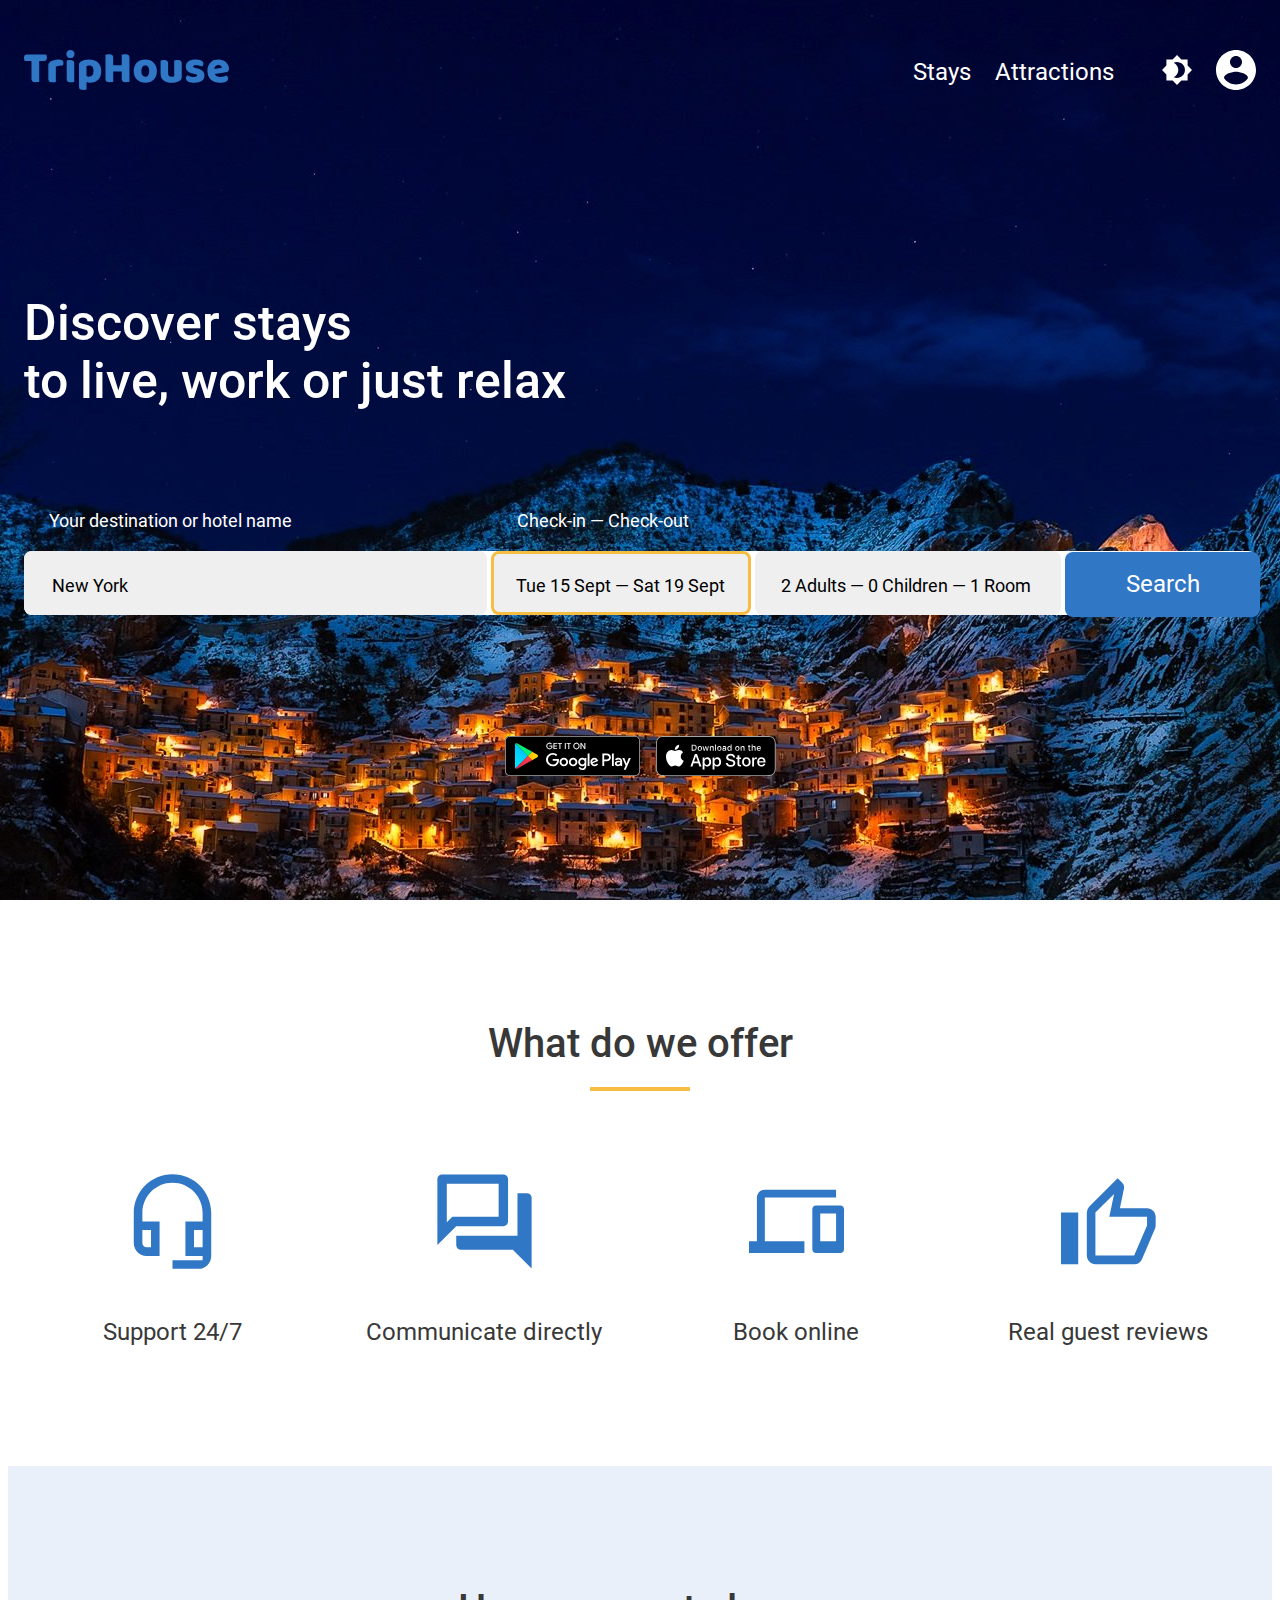
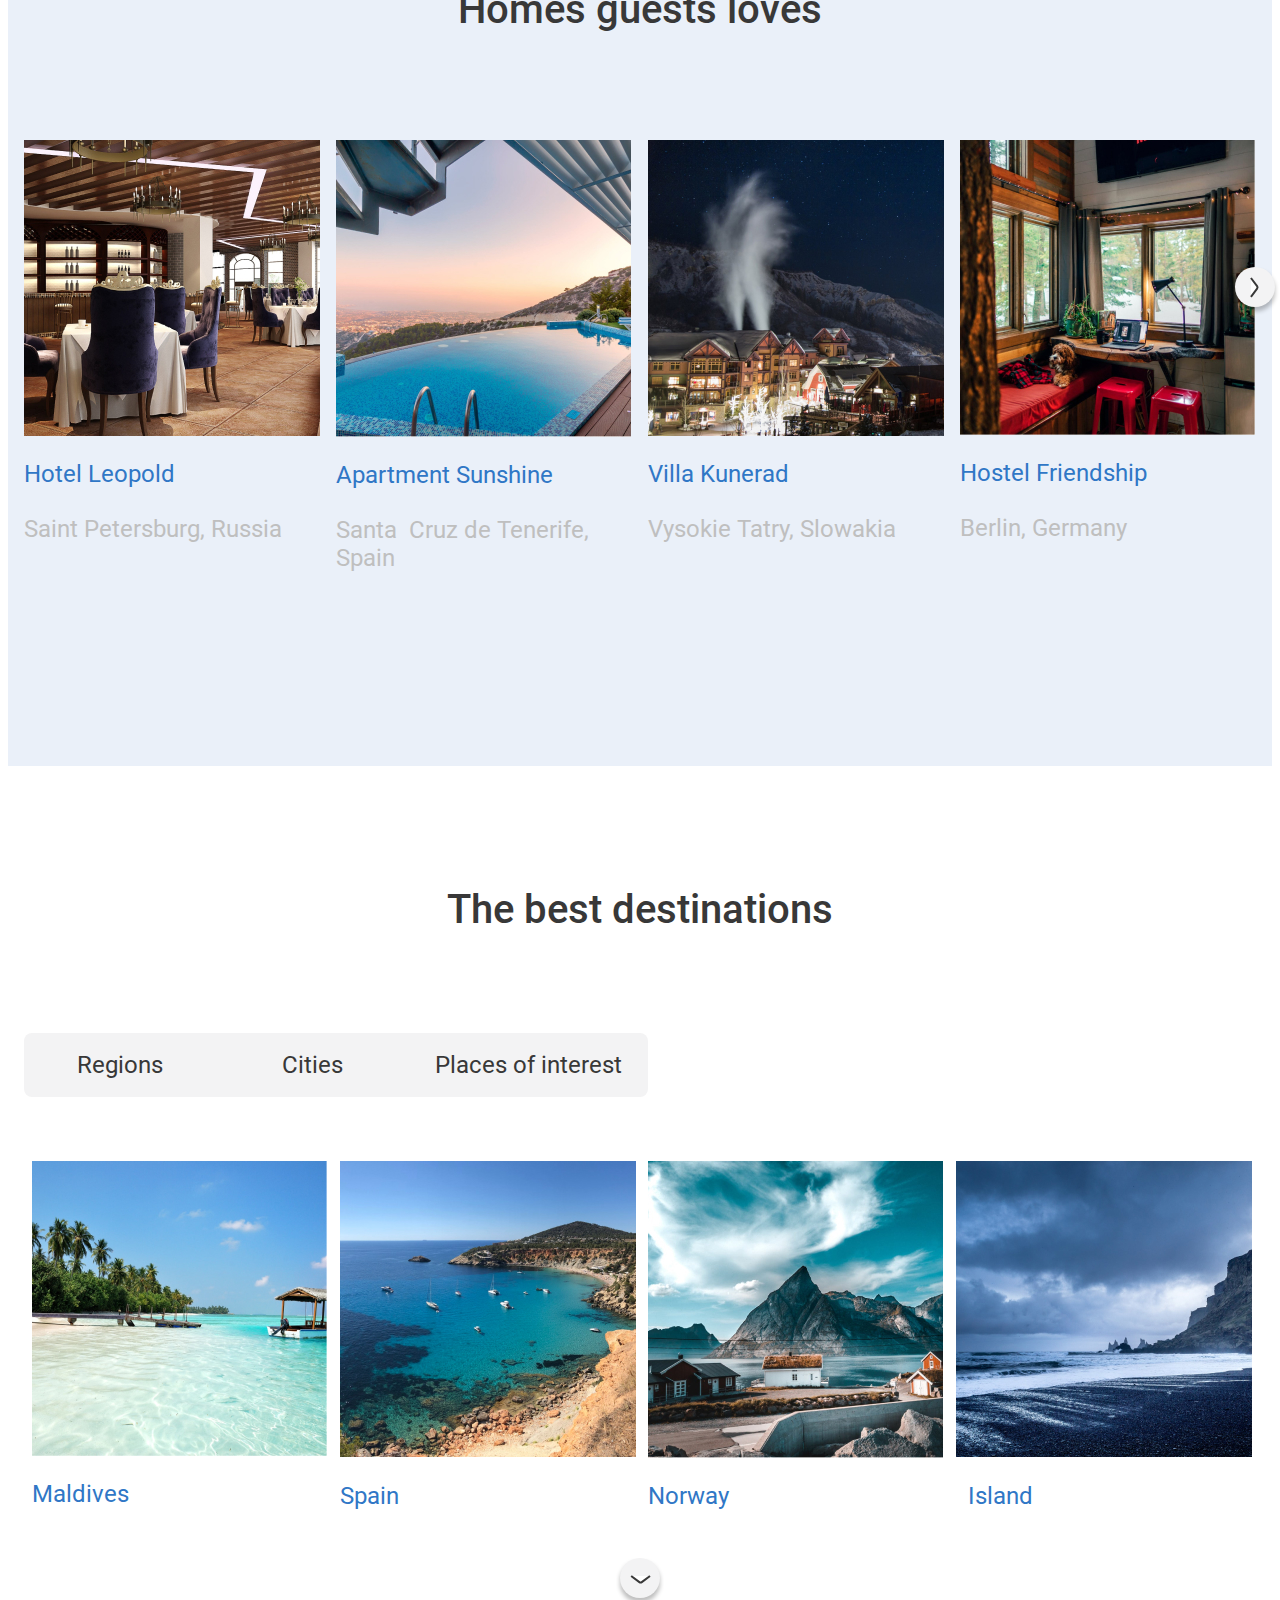
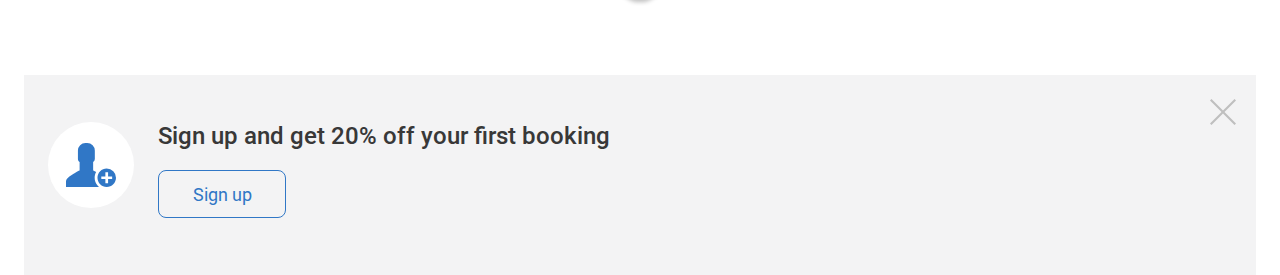
==== commit 3e18185c: "lesson 9, layout pc ver. "The best destinations" and "Sign up" project pages." ====
--- a/index.html
+++ b/index.html
@@ -140,6 +140,11 @@
       d="M16.667 8.333h75V0h-75c-4.584 0-8.334 3.75-8.334 8.333v45.834H0v12.5h58.333v-12.5H16.667V8.333zm79.166 8.334h-25a4.179 4.179 0 00-4.166 4.166V62.5a4.179 4.179 0 004.166 4.167h25A4.179 4.179 0 00100 62.5V20.833a4.179 4.179 0 00-4.167-4.166zm-4.166 37.5H75V25h16.667v29.167z"
     />
   </symbol>
+  <symbol id="cross" viewBox="0 0 26 26">
+    <path
+      d="M26 1.486L24.514 0 13 11.514 1.486 0 0 1.486 11.514 13 0 24.514 1.486 26 13 14.486 24.514 26 26 24.514 14.486 13 26 1.486z"
+      fill="#BFBFBF"/>
+  </symbol>
   <symbol id="review_icon" viewBox="0 0 92 84">
     <path
       d="M83.333 29.167H57.042L61 10.125l.125-1.333a6.272 6.272 0 00-1.833-4.417L54.875 0 27.458 27.458A8.147 8.147 0 0025 33.333V75c0 4.583 3.75 8.333 8.333 8.333h37.5A8.277 8.277 0 0078.5 78.25l12.583-29.375a8.232 8.232 0 00.584-3.042V37.5c0-4.583-3.75-8.333-8.334-8.333zm0 16.666L70.833 75h-37.5V33.333L51.417 15.25 46.792 37.5h36.541v8.333zM0 33.333h16.667v50H0v-50z"
@@ -181,13 +186,16 @@
       </filter>
     </defs>
   </symbol>
-  <symbol id="contact" viewBox="0 0 50 45">
-    <path
-      d="M28.652 34.748c0-2.056.511-4.03 1.473-5.79a54.137 54.137 0 00-2.782-1.472.362.362 0 01-.205-.338v-8.08a3.776 3.776 0 001.688-3.141V7.549A7.55 7.55 0 0021.276 0h-1.8a7.55 7.55 0 00-7.549 7.55v8.377c0 1.31.675 2.465 1.688 3.14v8.081a.38.38 0 01-.205.338c-1.155.562-6.75 3.386-11.937 7.651A4.04 4.04 0 000 38.277v5.739h32.979a10.52 10.52 0 01-.788-.726 12.01 12.01 0 01-3.54-8.542z"
-      fill="#3077C6"/>
-    <path
-      d="M40.732 25.48c-5.114 0-9.267 4.154-9.267 9.268 0 5.115 4.153 9.268 9.267 9.268 5.115 0 9.268-4.153 9.268-9.268a9.266 9.266 0 00-9.268-9.267zM46.154 36.1h-4.071v4.07h-2.7V36.1H35.31v-2.701h4.071v-4.071h2.7v4.071h4.072v2.7z"
-      fill="#3077C6"/>
+  <symbol id="contact" viewBox="0 0 86 86">
+    <svg width="86" height="86" fill="none" xmlns="http://www.w3.org/2000/svg">
+      <circle cx="43" cy="43" r="43" fill="#fff"/>
+      <path
+        d="M46.652 55.748c0-2.056.511-4.03 1.473-5.79a54.137 54.137 0 00-2.782-1.472.362.362 0 01-.205-.338v-8.08a3.776 3.776 0 001.688-3.141v-8.378A7.55 7.55 0 0039.276 21h-1.8a7.55 7.55 0 00-7.549 7.55v8.377c0 1.31.675 2.465 1.688 3.14v8.081a.38.38 0 01-.205.338c-1.155.562-6.75 3.386-11.937 7.651A4.04 4.04 0 0018 59.277v5.739h32.979a10.52 10.52 0 01-.788-.726 12.01 12.01 0 01-3.54-8.542z"
+        fill="#3077C6"/>
+      <path
+        d="M58.732 46.48c-5.114 0-9.267 4.154-9.267 9.268 0 5.115 4.153 9.268 9.267 9.268 5.115 0 9.268-4.153 9.268-9.268a9.266 9.266 0 00-9.268-9.267zM64.154 57.1h-4.071v4.07h-2.7V57.1H53.31v-2.701h4.071v-4.071h2.7v4.071h4.072v2.7z"
+        fill="#3077C6"/>
+    </svg>
   </symbol>
   <symbol id="germ" viewBox="0 0 95 21">
     <path d="M0 18.26h18v-18H0v18z" fill="url(#pattern0)"/>
@@ -368,6 +376,9 @@
           <div class="descr">Apartment Sunshine</div>
           <br>
           <div class="placement">Santa&#8194;Cruz de Tenerife, Spain</div>
+          <svg>
+            <use href="#arrow_1"></use>
+          </svg>
         </figcaption>
       </figure>
     </div>
@@ -391,6 +402,66 @@
     </div>
   </div>
   <div></div>
+</div>
+<div class="destination container">
+  <div><h2 class="tcenter">The best destinations</h2></div>
+  <div class="dest_button">
+    <div class="region_0">Regions</div>
+    <div class="region_0">Cities</div>
+    <div class="region_0">Places of interest</div>
+  </div>
+  <div class="destination_pic container">
+    <div class="col-3">
+      <figure>
+        <img src="./img/dest1.jpg" alt="Maldives">
+        <figcaption>
+          <div class="placement_">Maldives</div>
+        </figcaption>
+      </figure>
+    </div>
+    <div class="col-3">
+      <figure><img src="./img/dest2.jpg" alt="Spain">
+        <figcaption>
+          <div class="placement_">Spain</div>
+        </figcaption>
+      </figure>
+    </div>
+    <div class="col-3">
+      <figure><img src="./img/dest3.jpg" alt="Norway">
+        <figcaption>
+          <div class="placement_">Norway</div>
+        </figcaption>
+      </figure>
+    </div>
+    <div class="col-3">
+      <figure><img src="./img/dest4.jpg" alt="Island">
+        <figcaption>
+          <div class="placement_">&#8194;Island</div>
+        </figcaption>
+      </figure>
+    </div>
+  </div>
+  <svg>
+    <use href="#arrow_2"></use>
+  </svg>
+</div>
+<div class="sign_up container">
+  <div class="cont">
+    <svg>
+      <use href="#contact">
+      </use>
+    </svg>
+  </div>
+  <div class="sign_title">
+    <div class="sign_text">Sign up and get 20% off your first booking</div>
+    <div class="sign_up_button">Sign up</div>
+  </div>
+  <div class="sign_svg">
+    <svg>
+      <use href="#cross">
+      </use>
+    </svg>
+  </div>
 </div>
 <div class="footer">
   <div class="container">
--- a/styles/styles.css
+++ b/styles/styles.css
@@ -241,7 +241,7 @@
 span.textblock {
   display: block;
   font-weight: 400;
-  font-size: 24px;
+  font-size: var(--base-font-size);
 }
 
 .row {
@@ -259,7 +259,11 @@
 .offer svg {
   font-size: 95px;
   color: var(--primary);
-  margin-bottom: 48px;
+  margin-bottom: 45px;
+}
+
+.col-3.tcenter.col-md-6.col-xs-6 {
+  padding-bottom: 0;
 }
 
 /*не  получилось сменить цвет, пока не удалил заливку из данных спрайта*/
@@ -275,6 +279,8 @@
 
 .homes_pic.container {
   padding: 0 4px;
+  margin-top: -16px;
+  margin-bottom: -56px;
 }
 
 .homes_pic {
@@ -282,14 +288,13 @@
 }
 
 .homes h2 {
-  margin-bottom: 105px;
-}
-
+  margin-bottom: 115px;
+}
 
 div.descr {
   font-size: var(--base-font-size);
   color: var(--primary);
-  margin: 24px 0 24px;
+  margin: 20px 0 8px;
 }
 
 div.placement {
@@ -297,7 +302,125 @@
   color: var(--base-text-color300);
 }
 
-/*добавить спрайт кнопки*/
+figcaption svg {
+  font-size: 48px;
+  fill: var(--base-white);
+  position: relative;
+  left: 895px;
+  top: -305px;
+}
+
+
+.destination.container {
+  padding-bottom: 0;
+}
+
+.destination h2 {
+  margin-bottom: 100px;
+}
+
+.dest_button {
+  display: inline-flex;
+  background-color: var(--base-stroke-main);
+  max-width: 624px;
+  border: none;
+  border-radius: 8px;
+  margin-bottom: 56px;
+}
+
+.region_0 {
+  display: flex;
+  justify-content: center;
+  align-items: center;
+  width: 192px;
+  height: 64px;
+  border-radius: 8px;
+  font-size: var(--base-font-size);
+}
+
+.region_0:active {
+  background-color: var(--primary);
+  color: var(--base-white);
+}
+
+.region_0:last-child {
+  width: 240px;
+}
+
+.destination_pic.container {
+  display: flex;
+  padding: 0 0 100px;
+}
+/*из-за разницы в размерах картинки есть разница в отступах*/
+
+.placement_ {
+  font-size: var(--base-font-size);
+  color: var(--primary);
+  margin-top: 20px;
+}
+
+.destination svg {
+  font-size: 48px;
+  fill: var(--base-white);
+  position: relative;
+  left: 592px;
+  bottom: 60px;
+}
+
+.sign_up.container {
+  margin-top: 5px;
+  align-items: center;
+  padding: 24px;
+  width: 1232px;
+  display: flex;
+  height: 200px;
+  background-color: var(--base-stroke-main);
+  font-size: var(--base-font-size);
+  font-weight: 500;
+}
+
+.sign_title {
+  display: flex;
+  flex-direction: column;
+}
+
+.sign_up .cont {
+  margin-right: 24px;
+  font-size: 86px;
+}
+
+.sign_text {
+  border-width: 2px;
+  border-radius: 8px;
+  border: var(--primary);
+}
+
+.sign_up_button {
+  display: flex;
+  justify-content: center;
+  align-items: center;
+  width: 128px;
+  height: 48px;
+  font-weight: 400;
+  font-size: 18px;
+  border-radius: 8px;
+  border: 1px solid var(--primary); /*??? цвет  и граница  не задавались через цвет границы и ширину в длинном варианте ???*/
+  color: var(--primary);
+  margin: 20px 0 10px 0;
+}
+
+.sign_svg {
+  position: relative;
+  left: 600px;
+  bottom: 60px;
+  font-size: 26px;
+}
+
+/*разница в отступах между кнопкой*/
+
+.footer {
+  display: none;
+}
 
 [class*="col"] {
   flex-grow: 1;
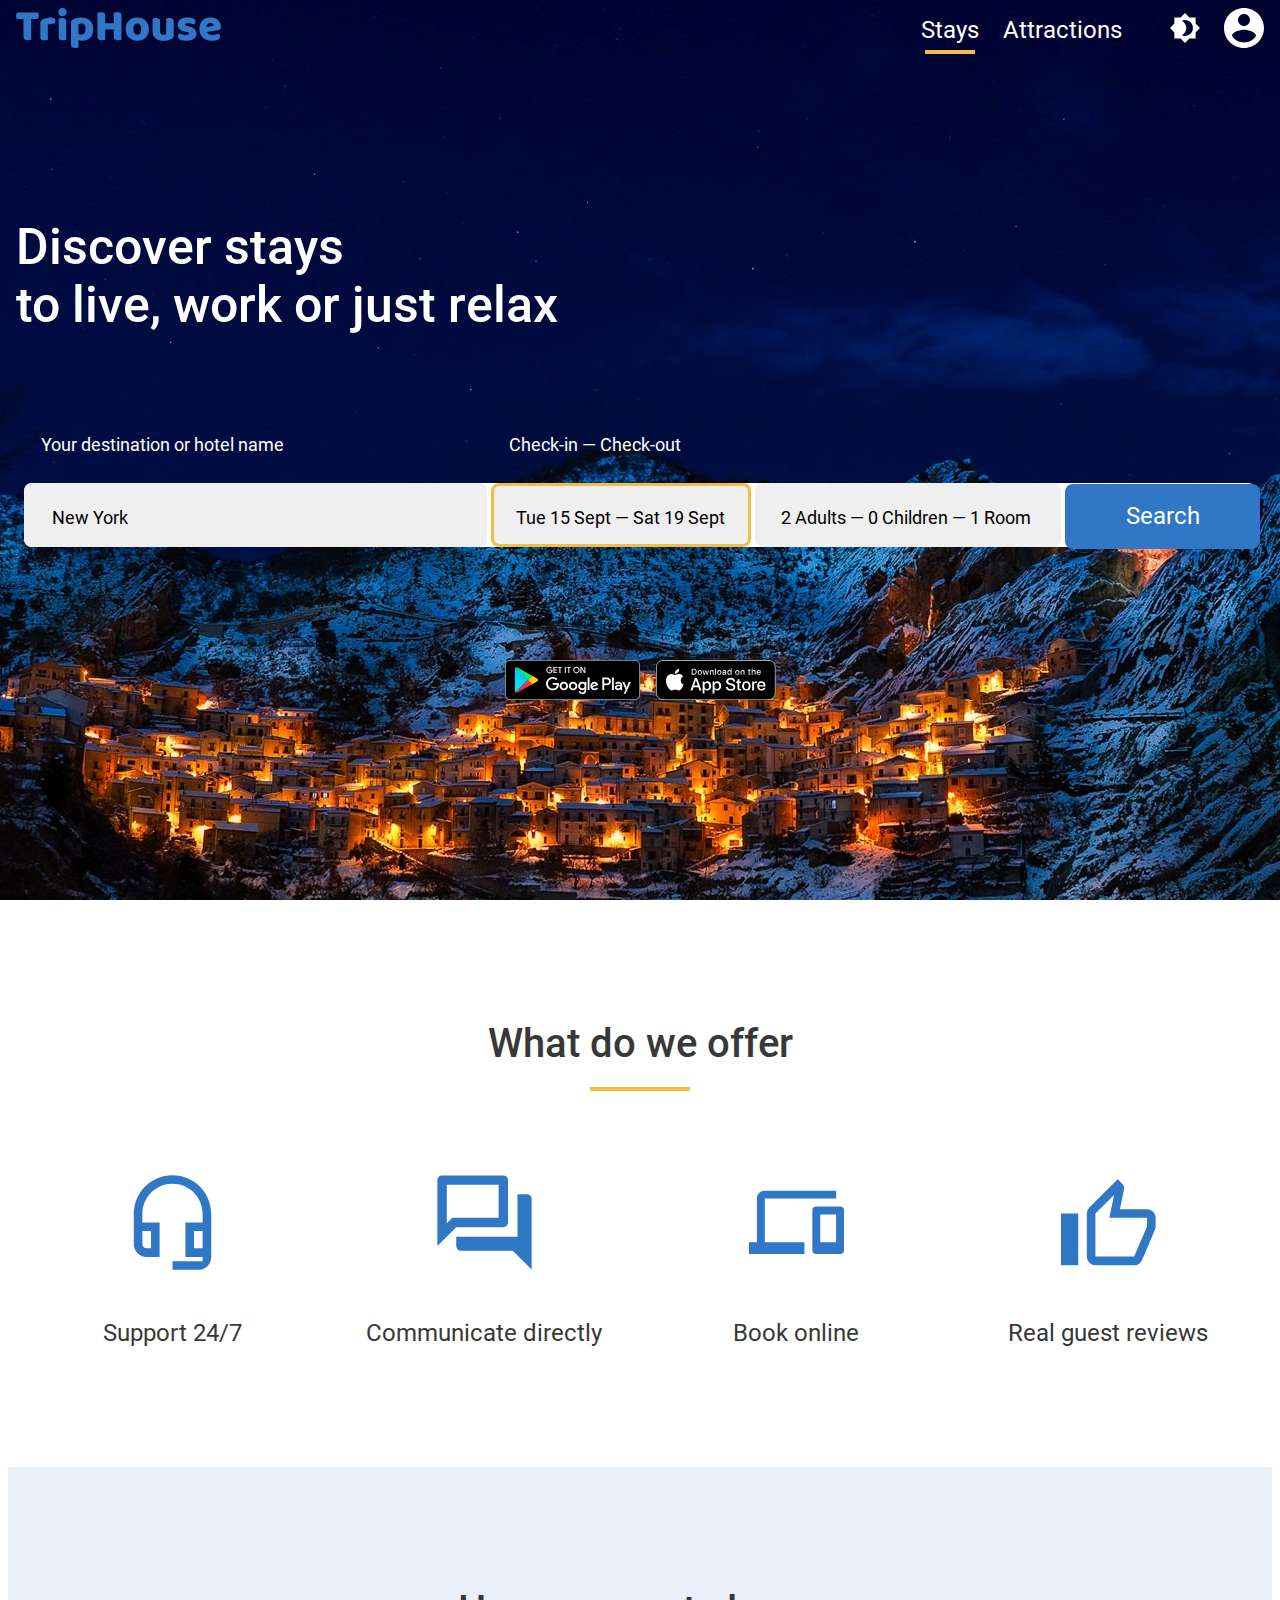
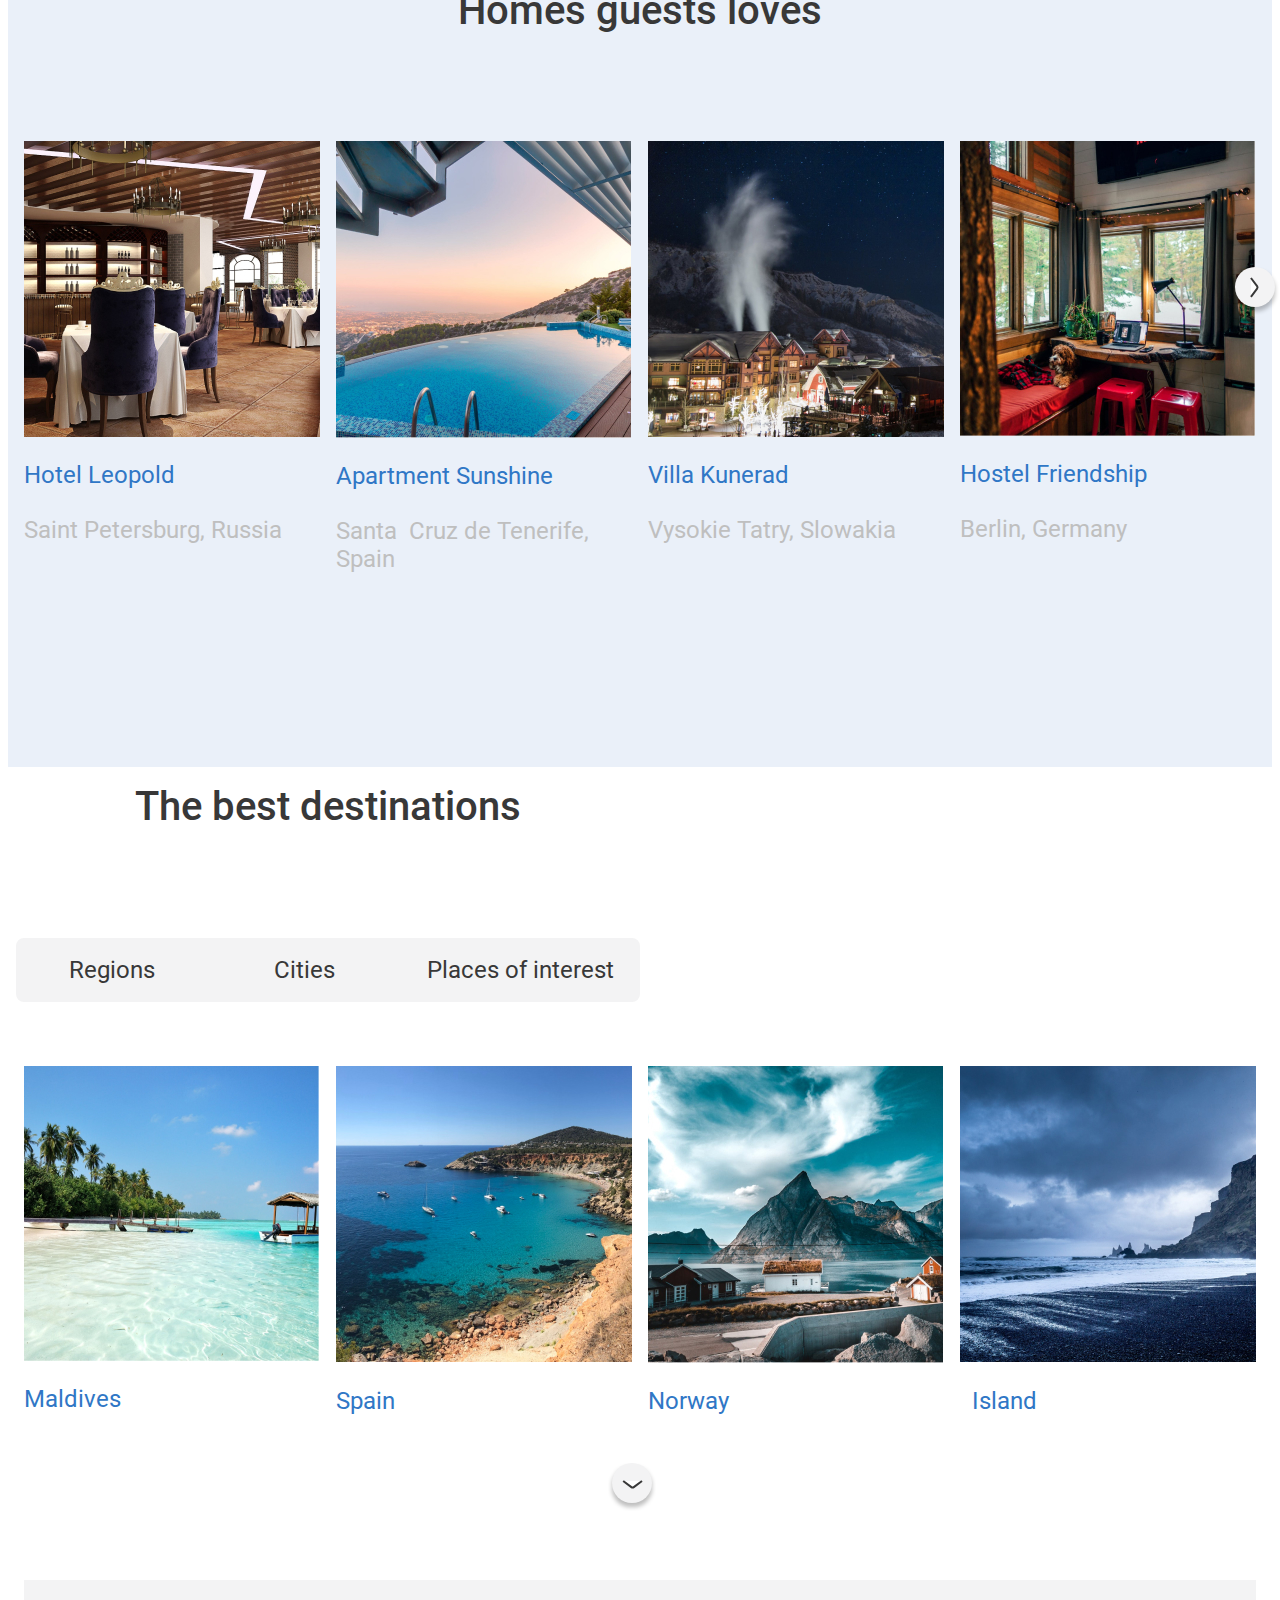
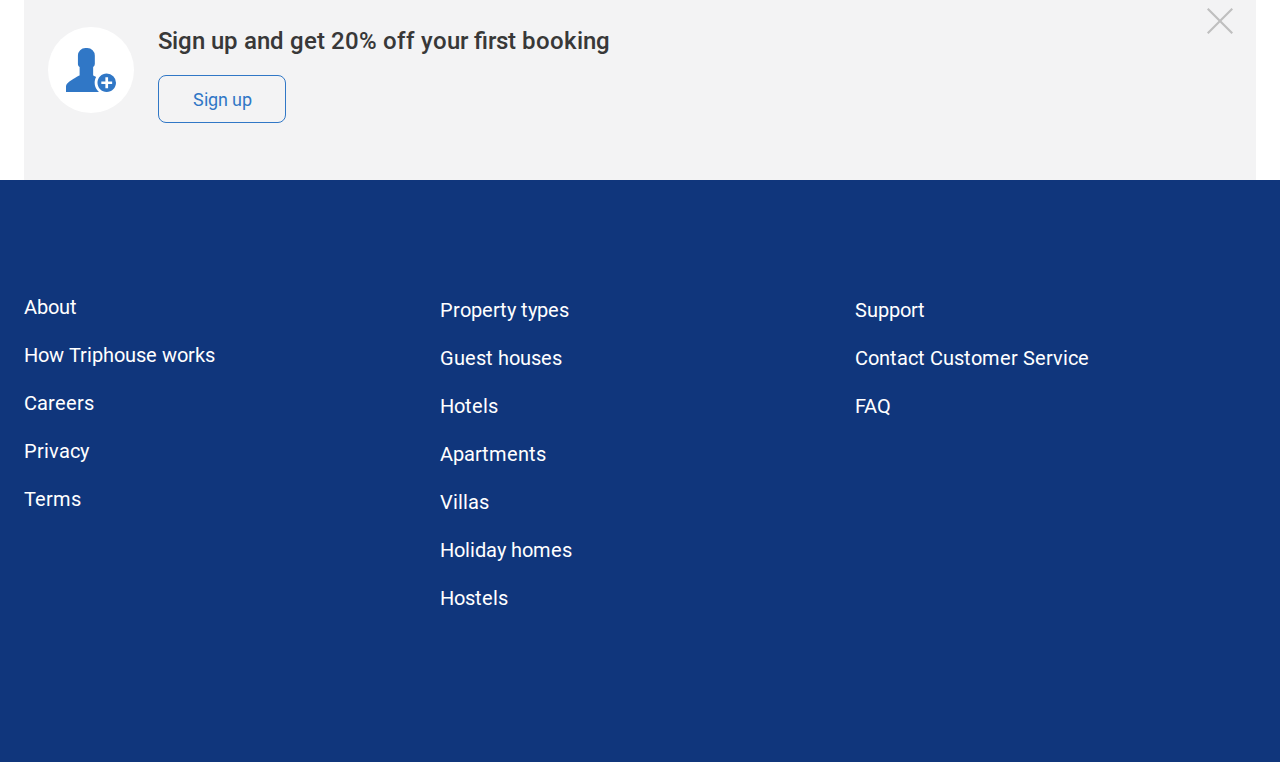
==== commit 245e7ac8: "hover-lines added" ====
--- a/index.html
+++ b/index.html
@@ -114,6 +114,9 @@
       </linearGradient>
     </defs>
   </symbol>
+  <symbol id="menu" viewBox="0 0 24 16">
+    <path d="M0 16h24v-2.667H0V16zm0-6.667h24V6.667H0v2.666zM0 0v2.667h24V0H0z" fill="#fff"/>
+  </symbol>
   <symbol id="apple_icon" viewBox="0 0 120 40">
     <path
       d="M110.135 0H9.535c-.367 0-.73 0-1.095.002-.306.002-.61.008-.919.013C6.85.023 6.18.082 5.517.192a6.665 6.665 0 00-1.9.627A6.438 6.438 0 00.193 5.522a12.993 12.993 0 00-.179 2.002c-.01.306-.01.614-.015.92V31.56c.005.31.006.61.015.921.008.671.068 1.34.18 2.002.11.663.32 1.306.624 1.905.303.598.701 1.143 1.179 1.614.473.477 1.019.875 1.618 1.179a6.7 6.7 0 001.901.63c.663.11 1.333.168 2.004.177.31.007.613.011.919.011.366.002.728.002 1.095.002h100.6c.359 0 .724 0 1.084-.002.304 0 .617-.004.922-.01.67-.01 1.338-.068 2-.178a6.808 6.808 0 001.908-.63A6.293 6.293 0 00117.666 38a6.405 6.405 0 001.182-1.614c.302-.6.51-1.242.619-1.905.111-.661.173-1.33.185-2.002.004-.31.004-.61.004-.921.008-.364.008-.725.008-1.094V9.536c0-.366 0-.73-.008-1.092 0-.306 0-.614-.004-.92a13.57 13.57 0 00-.185-2.002 6.648 6.648 0 00-.619-1.904 6.469 6.469 0 00-2.799-2.8 6.77 6.77 0 00-1.908-.627c-.661-.11-1.33-.169-2-.176-.305-.005-.618-.011-.922-.013-.36-.002-.725-.002-1.084-.002z"
@@ -238,7 +241,7 @@
   </symbol>
 </svg>
 <div class="top">
-  <div class="container header">
+  <div class="container header col-12">
     <div>
       <svg class="logo_trip_icon">
         <a href="#">
@@ -249,8 +252,8 @@
     </div>
     <div class="menu">
       <div class="menu_nav">
-        <a class="nav_item" href="#">Stays</a>
-        <a class="nav_item" href="#">Attractions</a>
+        <a class="nav_item item1" href="#">Stays</a>
+        <a class="nav_item item2" href="#">Attractions</a>
       </div>
       <div class="menu_settings">
         <div>
@@ -270,7 +273,7 @@
       </div>
     </div>
   </div>
-  <div class="container top_section">
+  <div class="container top_section col-12">
     <div class="dsc">
       <h1><span class="disc">Discover  stays<br>
         to  live, work or just relax
@@ -280,7 +283,7 @@
       <div class="checked1">Your destination or hotel name</div>
       <div class="checked2">Check-in &mdash; Check-out</div>
     </div>
-    <div class="formblock">
+    <div class="formblock col-12">
       <form>
         <div
           class="form_sp">
@@ -323,8 +326,7 @@
 </div>
 <div class="offer">
   <div class="container">
-    <h2 class="tcenter">What do we offer</h2>
-    <hr class="line">
+    <h2 class="tcenter active">What do we offer</h2>
     <div class="row">
       <div class="col-3 tcenter col-md-6 col-xs-6">
         <svg>
@@ -403,14 +405,14 @@
   </div>
   <div></div>
 </div>
-<div class="destination container">
-  <div><h2 class="tcenter">The best destinations</h2></div>
+<div class="destination container col-12">
+  <div><h2 class="tcenter col-6">The best destinations</h2></div>
   <div class="dest_button">
     <div class="region_0">Regions</div>
     <div class="region_0">Cities</div>
     <div class="region_0">Places of interest</div>
   </div>
-  <div class="destination_pic container">
+  <div class="destination_pic container col-12">
     <div class="col-3">
       <figure>
         <img src="./img/dest1.jpg" alt="Maldives">
@@ -445,7 +447,7 @@
     <use href="#arrow_2"></use>
   </svg>
 </div>
-<div class="sign_up container">
+<div class="sign_up container col-6">
   <div class="cont">
     <svg>
       <use href="#contact">
--- a/styles/styles.css
+++ b/styles/styles.css
@@ -53,7 +53,6 @@
   justify-content: space-between;
 }
 
-
 .header {
   display: flex;
   justify-content: space-between;
@@ -84,7 +83,6 @@
 .menu_nav {
   display: flex;
   align-items: center;
-
 }
 
 .menu_settings {
@@ -111,14 +109,32 @@
   font-size: 24px;
 }
 
-/*a .hr_line { линия, ховер*/
-/*  width: 50px;*/
-/*  height: 4px;*/
-/*  background-color: var(--secondary);*/
-/*  border: none;*/
-/*  margin-top: 9px;*/
-/*}*/
-
+a.item1:before,
+a:hover:before,
+a.item1:after {
+  content: '';
+  --line-width: 50px;
+  display: block;
+  width: var(--line-width);
+  height: 4px;
+  background-color: var(--secondary);
+  position: absolute;
+  bottom: -10px;
+  left: calc(50% - (var(--line-width) / 2));
+  transform: scale(1);
+}
+
+a.item2:hover:before {
+  --line-width: 100px;
+}
+
+.item1 {
+  position: relative;
+}
+
+.item2 {
+  position: relative;
+}
 
 .dsc {
   display: flex;
@@ -219,7 +235,6 @@
   margin-left: 16px;
 }
 
-
 .tcenter {
   text-align: center;
 }
@@ -227,15 +242,33 @@
 h2 {
   font-weight: 500;
   font-size: 40px;
-  margin-bottom: 20px;
-}
-
-.line {
-  width: 100px;
+  margin-bottom: 100px;
+  position: relative;
+}
+
+h2.active:before,
+h2:hover:before,
+h2.active:after,
+h2:hover:after {
+  content: '';
+  --line-width: 100px;
+  display: block;
+  width: var(--line-width);
   height: 4px;
-  margin: 20px auto 75px;
   background-color: var(--secondary);
-  border: none;
+  position: absolute;
+  bottom: -24px;
+  left: calc(50% - (var(--line-width) / 2));
+  transform: scale(1);
+}
+
+h2:before {
+  transition: transform 400ms ease-out;
+}
+
+h2:hover:before {
+  background-color: var(--secondary);
+  transform: scale(3);
 }
 
 span.textblock {
@@ -302,14 +335,17 @@
   color: var(--base-text-color300);
 }
 
-figcaption svg {
+figcaption {
+  position: relative;
+}
+
+.homes figcaption svg {
   font-size: 48px;
   fill: var(--base-white);
-  position: relative;
+  position: absolute;
   left: 895px;
-  top: -305px;
-}
-
+  top: -195px;
+}
 
 .destination.container {
   padding-bottom: 0;
@@ -351,12 +387,17 @@
   display: flex;
   padding: 0 0 100px;
 }
+
 /*из-за разницы в размерах картинки есть разница в отступах*/
 
 .placement_ {
   font-size: var(--base-font-size);
   color: var(--primary);
   margin-top: 20px;
+}
+
+.destination {
+  position: relative;
 }
 
 .destination svg {
@@ -409,18 +450,19 @@
   margin: 20px 0 10px 0;
 }
 
+.sign_up {
+  position: relative;
+}
+
 .sign_svg {
-  position: relative;
-  left: 600px;
-  bottom: 60px;
+  position: absolute;
+  left: 96%;
+  bottom: 70%;
   font-size: 26px;
 }
 
 /*разница в отступах между кнопкой*/
 
-.footer {
-  display: none;
-}
 
 [class*="col"] {
   flex-grow: 1;
@@ -527,13 +569,127 @@
 }
 
 
+@media screen and (max-width: 1024px) {
+
+  span.textblock {
+    margin-bottom: 20px;
+  }
+
+  /*селекторы не подключаются*/
+  .col-md-1 {
+    width: var(--col-size);
+  }
+
+  .col-md-2 {
+    width: calc(var(--col-size) * 2);
+  }
+
+  .col-md-3 {
+    width: calc(var(--col-size) * 3);
+  }
+
+  .col-md-4 {
+    width: calc(var(--col-size) * 4);
+  }
+
+  .col-md-5 {
+    width: calc(var(--col-size) * 5);
+  }
+
+  .col-md-6 {
+    width: 50%;
+  }
+
+  .col-md-7 {
+    width: calc(var(--col-size) * 7);
+  }
+
+  .col-md-8 {
+    width: calc(var(--col-size) * 8);
+  }
+
+  .col-md-9 {
+    width: calc(var(--col-size) * 9);
+  }
+
+  .col-md-10 {
+    width: calc(var(--col-size) * 10);
+  }
+
+  .col-md-11 {
+    width: calc(var(--col-size) * 11);
+  }
+
+  .col-md-12 {
+    width: 100%;
+  }
+}
+
+@media screen and (max-width: 768px) {
+  span.textblock {
+    margin-bottom: 20px;
+  }
+
+  /*селекторы не подключаются*/
+  .col-md-1 {
+    width: var(--col-size);
+  }
+
+  .col-md-2 {
+    width: calc(var(--col-size) * 2);
+  }
+
+  .col-md-3 {
+    width: calc(var(--col-size) * 3);
+  }
+
+  .col-md-4 {
+    width: calc(var(--col-size) * 4);
+  }
+
+  .col-md-5 {
+    width: calc(var(--col-size) * 5);
+  }
+
+  .col-md-6 {
+    width: 50%;
+  }
+
+  .col-md-7 {
+    width: calc(var(--col-size) * 7);
+  }
+
+  .col-md-8 {
+    width: calc(var(--col-size) * 8);
+  }
+
+  .col-md-9 {
+    width: calc(var(--col-size) * 9);
+  }
+
+  .col-md-10 {
+    width: calc(var(--col-size) * 10);
+  }
+
+  .col-md-11 {
+    width: calc(var(--col-size) * 11);
+  }
+
+  .col-md-12 {
+    width: 100%;
+  }
+
+  .footer {
+    font-size: 16px;
+    background-color: #10367C;
+    border: none;
+  }
+}
+
+
 @media screen and (max-width: 360px) {
   :root {
     --col-size: calc(100 / 6);
-  }
-
-  .top {
-    display: none;
   }
 
   .col-xs-1 {
@@ -651,127 +807,3 @@
   }
 }
 
-@media screen and (max-width: 768px) {
-  .top {
-    display: none;
-  }
-
-  span.textblock {
-    margin-bottom: 20px;
-  }
-
-  /*селекторы не подключаются*/
-  .col-md-1 {
-    width: var(--col-size);
-  }
-
-  .col-md-2 {
-    width: calc(var(--col-size) * 2);
-  }
-
-  .col-md-3 {
-    width: calc(var(--col-size) * 3);
-  }
-
-  .col-md-4 {
-    width: calc(var(--col-size) * 4);
-  }
-
-  .col-md-5 {
-    width: calc(var(--col-size) * 5);
-  }
-
-  .col-md-6 {
-    width: 50%;
-  }
-
-  .col-md-7 {
-    width: calc(var(--col-size) * 7);
-  }
-
-  .col-md-8 {
-    width: calc(var(--col-size) * 8);
-  }
-
-  .col-md-9 {
-    width: calc(var(--col-size) * 9);
-  }
-
-  .col-md-10 {
-    width: calc(var(--col-size) * 10);
-  }
-
-  .col-md-11 {
-    width: calc(var(--col-size) * 11);
-  }
-
-  .col-md-12 {
-    width: 100%;
-  }
-
-  .footer {
-    font-size: 16px;
-    background-color: #10367C;
-    border: none;
-  }
-}
-
-@media screen and (max-width: 1024px) {
-  .top {
-    display: none;
-  }
-
-  span.textblock {
-    margin-bottom: 20px;
-  }
-
-  /*селекторы не подключаются*/
-  .col-md-1 {
-    width: var(--col-size);
-  }
-
-  .col-md-2 {
-    width: calc(var(--col-size) * 2);
-  }
-
-  .col-md-3 {
-    width: calc(var(--col-size) * 3);
-  }
-
-  .col-md-4 {
-    width: calc(var(--col-size) * 4);
-  }
-
-  .col-md-5 {
-    width: calc(var(--col-size) * 5);
-  }
-
-  .col-md-6 {
-    width: 50%;
-  }
-
-  .col-md-7 {
-    width: calc(var(--col-size) * 7);
-  }
-
-  .col-md-8 {
-    width: calc(var(--col-size) * 8);
-  }
-
-  .col-md-9 {
-    width: calc(var(--col-size) * 9);
-  }
-
-  .col-md-10 {
-    width: calc(var(--col-size) * 10);
-  }
-
-  .col-md-11 {
-    width: calc(var(--col-size) * 11);
-  }
-
-  .col-md-12 {
-    width: 100%;
-  }
-}
-
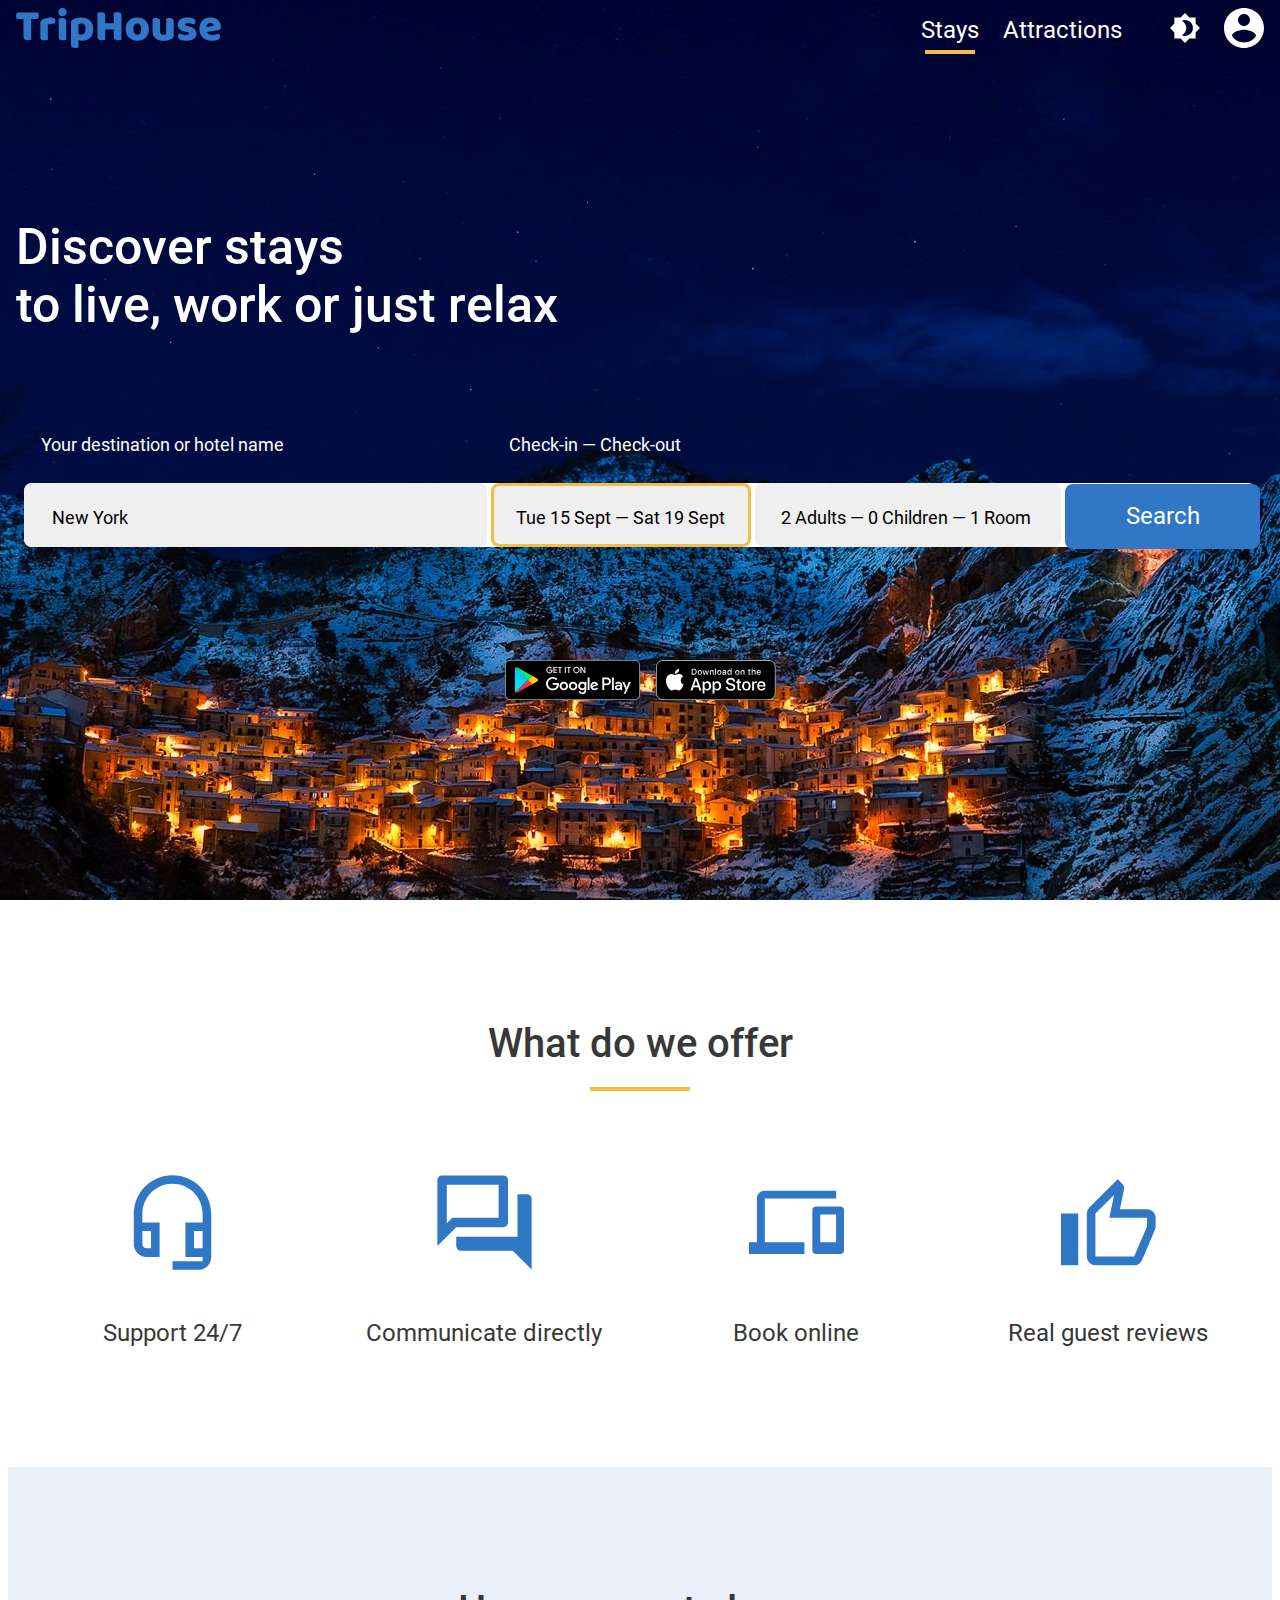
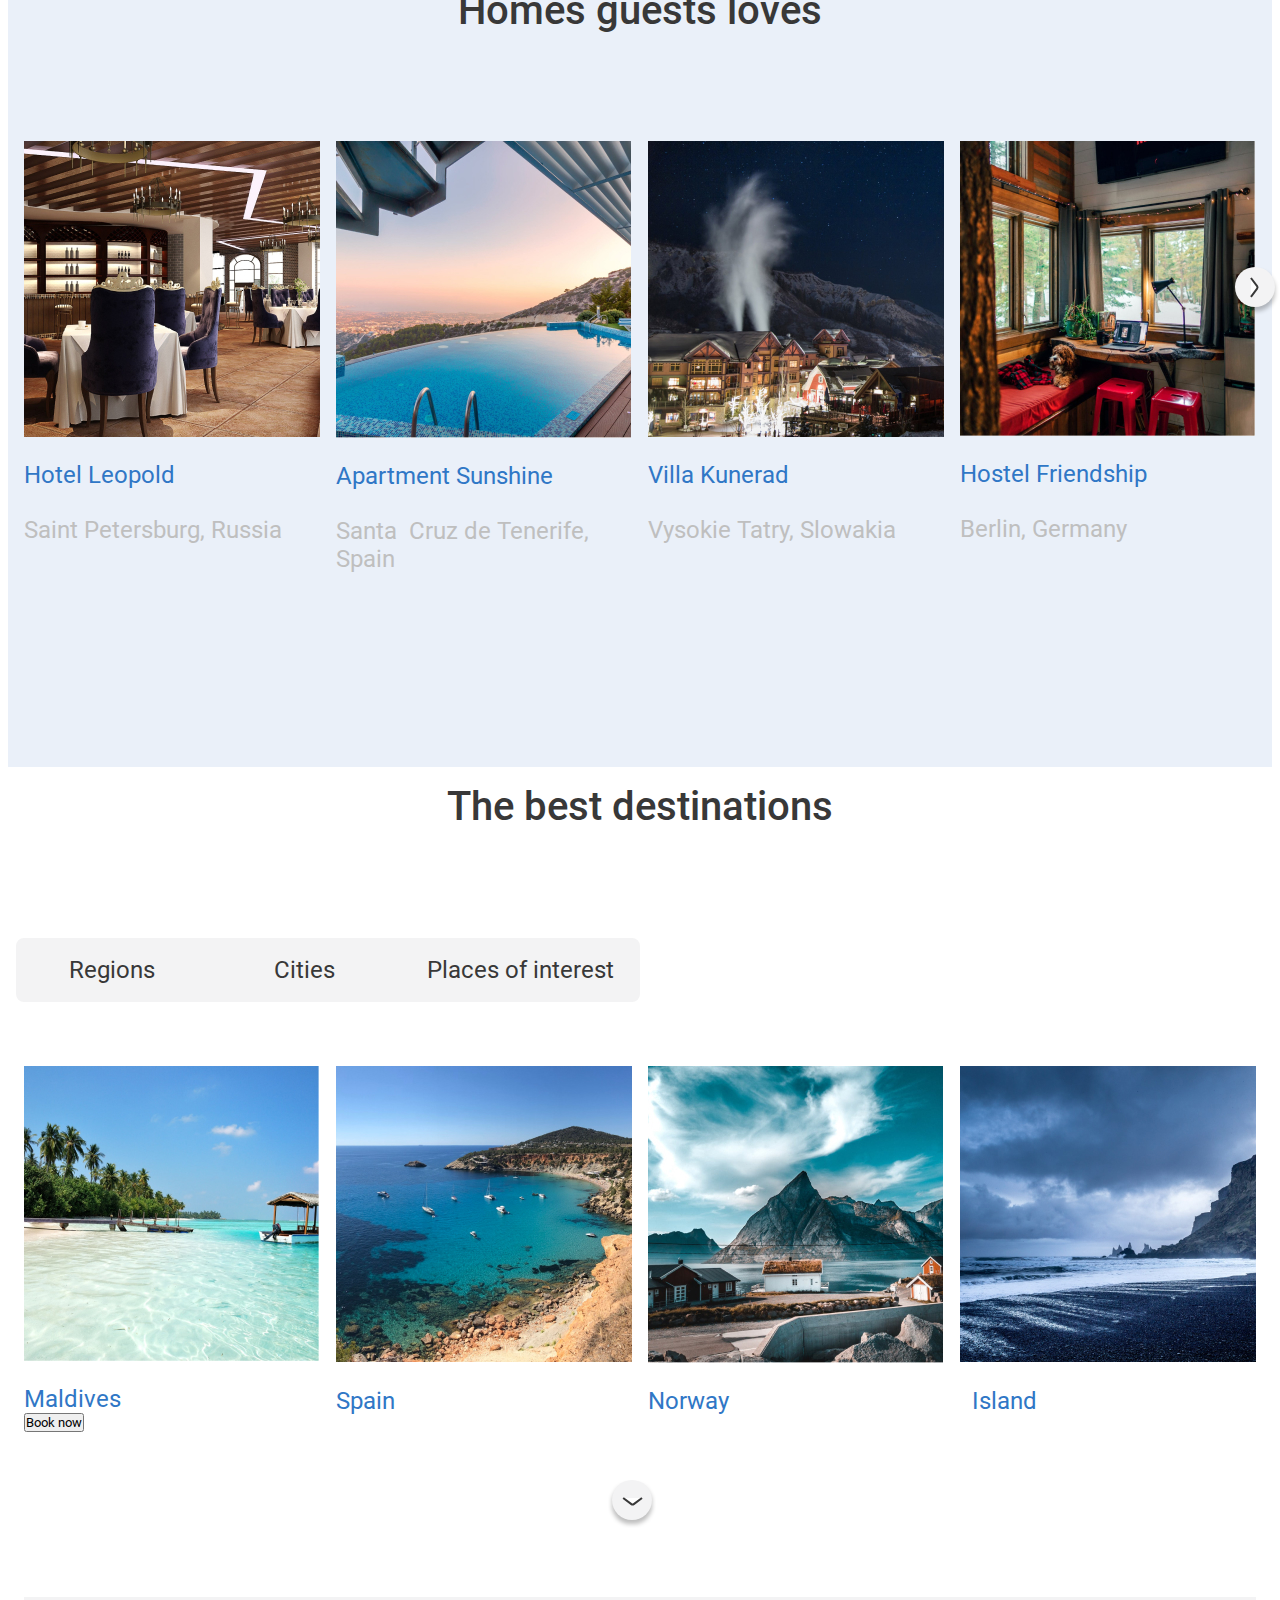
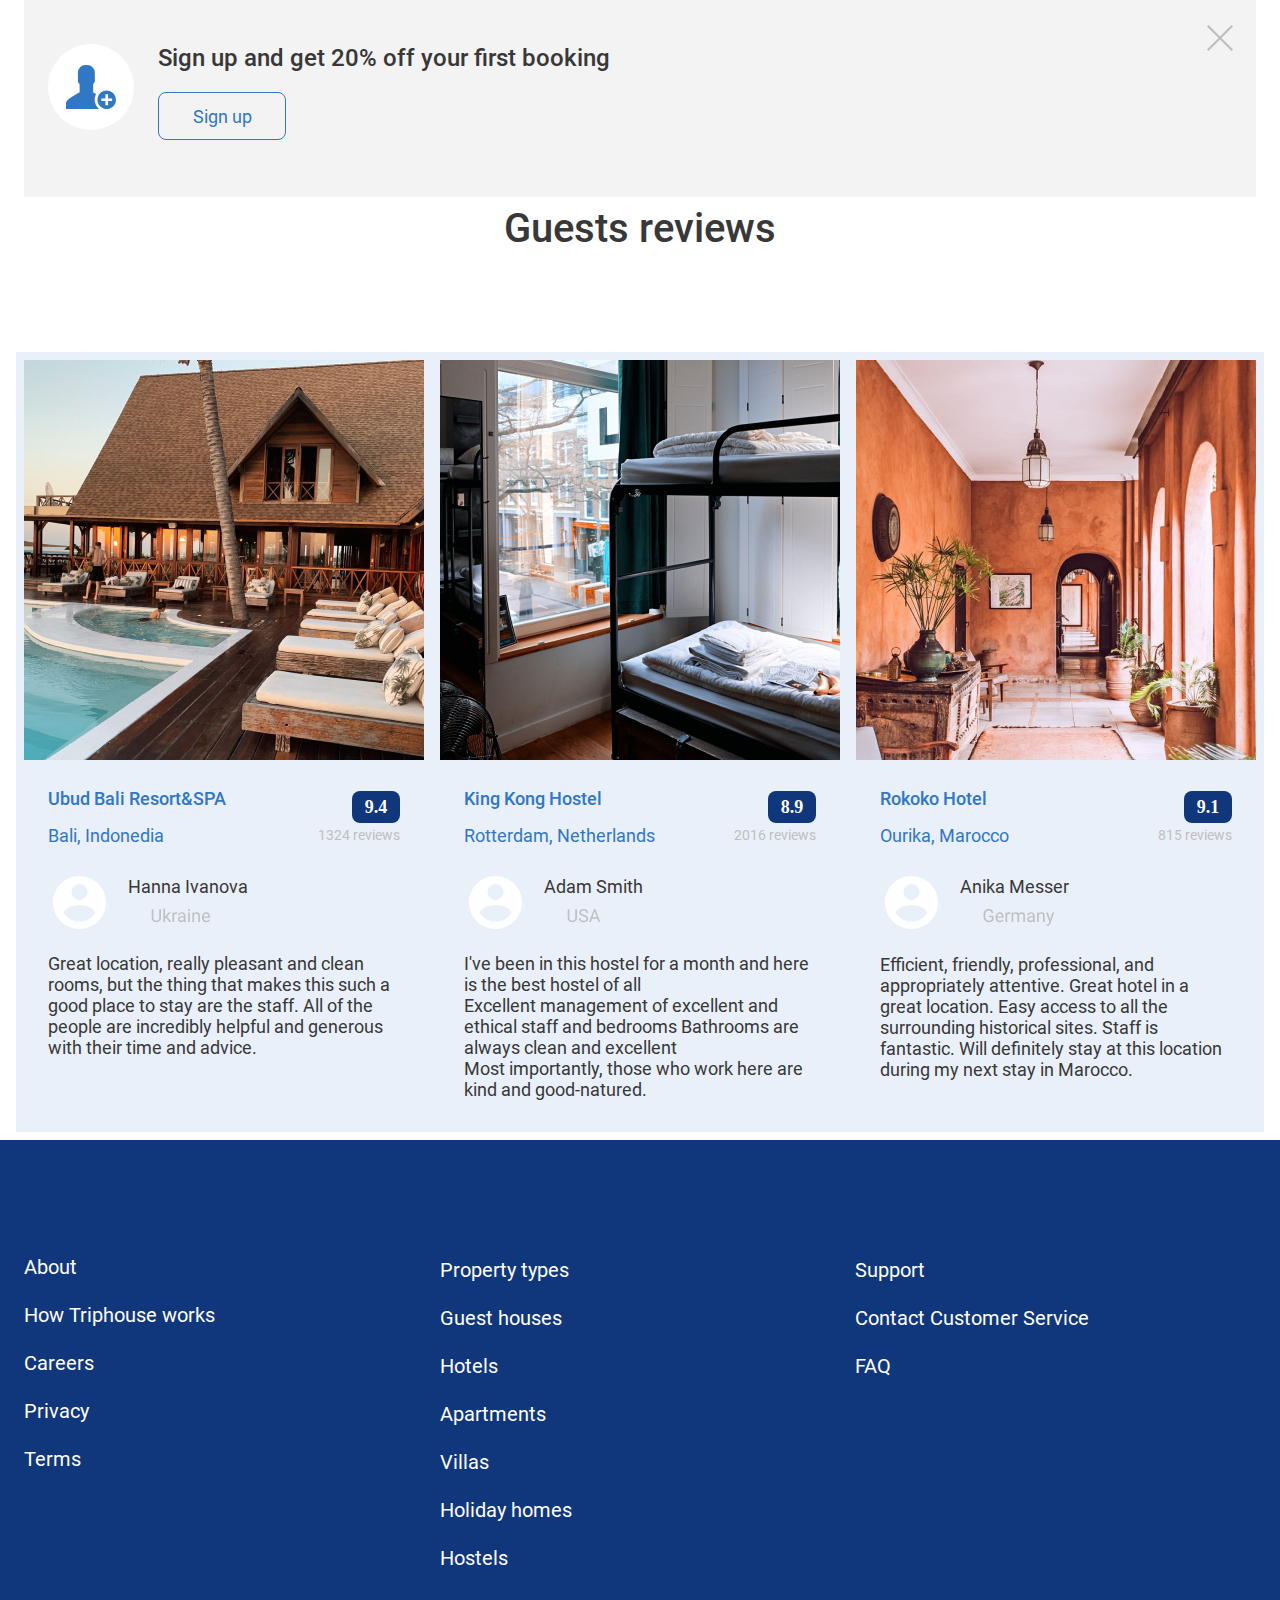
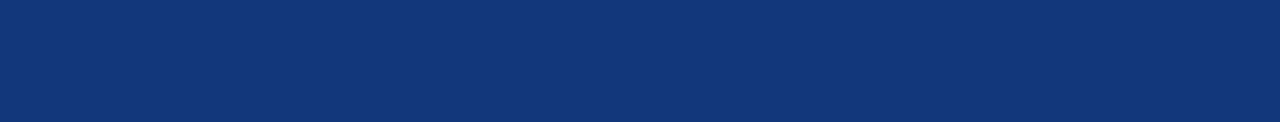
==== commit ce5c12cf: "layout Guest reviews" ====
--- a/index.html
+++ b/index.html
@@ -114,7 +114,7 @@
       </linearGradient>
     </defs>
   </symbol>
-  <symbol id="menu" viewBox="0 0 24 16">
+  <symbol id="menu_icon" viewBox="0 0 24 16">
     <path d="M0 16h24v-2.667H0V16zm0-6.667h24V6.667H0v2.666zM0 0v2.667h24V0H0z" fill="#fff"/>
   </symbol>
   <symbol id="apple_icon" viewBox="0 0 120 40">
@@ -267,6 +267,13 @@
           <svg class="account_icon set_item">
             <a href="#">
               <use href="#account_icon"></use>
+            </a>
+          </svg>
+        </div>
+        <div>
+          <svg class="mob_menu_icon set_item">
+            <a href="#">
+              <use href="#menu_icon"></use>
             </a>
           </svg>
         </div>
@@ -359,7 +366,7 @@
     </div>
   </div>
 </div>
-<div class="homes container">
+<div class="homes container col-12">
   <div class="tcenter"><h2>Homes guests loves</h2></div>
   <div class="homes_pic container">
     <div class="col-3">
@@ -406,7 +413,7 @@
   <div></div>
 </div>
 <div class="destination container col-12">
-  <div><h2 class="tcenter col-6">The best destinations</h2></div>
+  <div><h2 class="tcenter col-12">The best destinations</h2></div>
   <div class="dest_button">
     <div class="region_0">Regions</div>
     <div class="region_0">Cities</div>
@@ -414,11 +421,12 @@
   </div>
   <div class="destination_pic container col-12">
     <div class="col-3">
-      <figure>
+      <figure class="dest_img1">
         <img src="./img/dest1.jpg" alt="Maldives">
         <figcaption>
           <div class="placement_">Maldives</div>
         </figcaption>
+        <button class="button_destination_bkn">Book now</button>
       </figure>
     </div>
     <div class="col-3">
@@ -447,7 +455,7 @@
     <use href="#arrow_2"></use>
   </svg>
 </div>
-<div class="sign_up container col-6">
+<div class="sign_up container col-12">
   <div class="cont">
     <svg>
       <use href="#contact">
@@ -463,6 +471,99 @@
       <use href="#cross">
       </use>
     </svg>
+  </div>
+</div>
+<div class="container col-12">
+  <h2 class="tcenter"> Guests reviews</h2>
+  <div class="guests_reviews">
+    <div class="rev_item col-4">
+      <img src="img/rev1.jpg" alt="Ubud Bali">
+      <div class="rev_descr">
+        <div class="spc_btw">
+          <div class="hotel_name">Ubud Bali Resort&#38;SPA</div>
+          <div class="rating">9.4</div>
+        </div>
+        <div class="spc_btw">
+          <div class="hotel_place">Bali, Indonedia</div>
+          <div class="rev_number">1324 reviews</div>
+        </div>
+        <div class="guest_review">
+          <div class="name_placer">
+            <div class="rev_acc_icon">
+              <svg>
+                <use href="#account_icon"></use>
+              </svg>
+            </div>
+            <div>
+              <div class="rev_name mrgn">Hanna Ivanova</div>
+              <svg class="rev_banner1">
+                <use href="#ukr"></use>
+              </svg>
+            </div>
+          </div>
+        </div>
+        <span>Great location, really pleasant and clean rooms, but the thing that makes this such a good place to stay are the staff. All of the people are incredibly helpful and generous with their time and advice. </span>
+      </div>
+    </div>
+    <div class="rev_item col-4">
+      <img src="img/rev2.jpg" alt="King King Hostel">
+
+      <div class="rev_descr">
+        <div class="spc_btw">
+          <div class="hotel_name">King Kong Hostel</div>
+          <div class="rating">8.9</div>
+        </div>
+        <div class="spc_btw">
+          <div class="hotel_place">Rotterdam, Netherlands</div>
+          <div class="rev_number">2016 reviews</div>
+        </div>
+        <div class="guest_review">
+          <div class="name_placer">
+            <div class="rev_acc_icon ">
+              <svg>
+                <use href="#account_icon"></use>
+              </svg>
+            </div>
+            <div>
+              <div class="rev_name">Adam Smith</div>
+              <svg class="rev_banner2">
+                <use href="#usa"></use>
+              </svg>
+            </div>
+          </div>
+        </div>
+        <span>I've been in this hostel for a month and here is the best hostel of all<br>Excellent management of excellent and ethical staff and bedrooms Bathrooms are always clean and excellent <br> Most importantly, those who work here are kind and good-natured.</span>
+      </div>
+    </div>
+    <div class="rev_item col-4">
+      <img src="img/rev3.jpg" alt="Ubud Bali">
+      <div class="rev_descr">
+        <div class="spc_btw">
+          <div class="hotel_name">Rokoko Hotel</div>
+          <div class="rating">9.1</div>
+        </div>
+        <div class="spc_btw">
+          <div class="hotel_place">Ourika, Marocco</div>
+          <div class="rev_number">815 reviews</div>
+        </div>
+        <div class="guest_review">
+          <div class="name_placer">
+            <div class="rev_acc_icon">
+              <svg>
+                <use href="#account_icon"></use>
+              </svg>
+            </div>
+            <div>
+              <div class="rev_name">Anika Messer</div>
+              <svg class="rev_banner3">
+                <use href="#germ"></use>
+              </svg>
+            </div>
+          </div>
+        </div>
+        <span class="rev_txt">Efficient, friendly, professional, and appropriately attentive. Great hotel in a great location. Easy access to all the surrounding historical sites. Staff is fantastic. Will definitely stay at this location during my next stay in Marocco.</span>
+      </div>
+    </div>
   </div>
 </div>
 <div class="footer">
--- a/styles/styles.css
+++ b/styles/styles.css
@@ -2,7 +2,7 @@
 
 :root {
   --primary: #3077c6;
-  --primary-dark: #10367C;
+  --primary-dark: #10367c;
   --secondary: #f5bd41;
   --base-dark-mode100: #121212;
   --base-dark-mode200: #1d1e1f;
@@ -76,6 +76,10 @@
   height: 40px;
 }
 
+.mob_menu_icon {
+  display: none;
+}
+
 .menu {
   display: flex;
 }
@@ -109,9 +113,9 @@
   font-size: 24px;
 }
 
+
 a.item1:before,
-a:hover:before,
-a.item1:after {
+a:hover:before {
   content: '';
   --line-width: 50px;
   display: block;
@@ -247,9 +251,9 @@
 }
 
 h2.active:before,
-h2:hover:before,
+h2.active:hover:before,
 h2.active:after,
-h2:hover:after {
+h2.active:hover:after {
   content: '';
   --line-width: 100px;
   display: block;
@@ -262,11 +266,11 @@
   transform: scale(1);
 }
 
-h2:before {
+h2.active:before {
   transition: transform 400ms ease-out;
 }
 
-h2:hover:before {
+h2.active:hover:before {
   background-color: var(--secondary);
   transform: scale(3);
 }
@@ -309,6 +313,8 @@
 .homes.container {
   padding: 120px 4px;
 }
+
+/* смещение*/
 
 .homes_pic.container {
   padding: 0 4px;
@@ -399,6 +405,17 @@
 .destination {
   position: relative;
 }
+
+.button_destination_bkn {
+  display: none;
+}
+
+.dest_img1:hover,
+.button_destination_bkn {
+  display: block;
+}
+
+/*не работает ховер */
 
 .destination svg {
   font-size: 48px;
@@ -463,6 +480,89 @@
 
 /*разница в отступах между кнопкой*/
 
+.guests_reviews {
+  display: flex;
+  font-size: 18px;
+  line-height: 21px;
+
+}
+.rev_descr{
+  padding: 24px;
+}
+.spc_btw{
+  display: flex;
+ justify-content: space-between;
+  align-items: center;
+}
+.name_placer{
+  display: flex;
+  margin-top: 30px;
+  margin-bottom: 24px;
+}
+.hotel_name{
+  font-weight: 500;
+  color: var(--primary);
+  margin-bottom: 16px;
+}
+.hotel_place {
+  color: var(--primary);
+}
+
+.rev_number {
+  font-size: 14px;
+  color: var(--base-text-color300);
+}
+
+.rating {
+  display: flex;
+  justify-content: center;
+  align-items: center;
+  width: 48px;
+  height: 32px;
+  background-color: var(--primary-dark);
+  font-family: 'OpenSans-Regular', sans serif;
+  font-size: 18px;
+  font-weight: 600;
+  line-height: 24px;
+  color: var(--base-white);
+  border-radius: 8px;
+}
+
+.rev_item {
+  width: 400px;
+  background-color: var(--base-bg-color);
+  flex-direction: row;
+}
+
+.rev_mrgn {
+  margin-right: 16px;
+  margin-left: 16px;
+}
+
+.rev_acc_icon {
+  font-size: 53px;
+  margin-right: 22px;
+  padding-left: 5px;
+  /* fill: red; не закрашивается, только в цвет бэкграунда*/
+
+}
+.rev_name{
+  margin-bottom: 8px;
+}
+.rev_banner1 {
+  width: 82px;
+  height: 19px;
+}
+
+.rev_banner2 {
+  width: 57px;
+  height: 19px;
+}
+
+.rev_banner3 {
+  width: 95px;
+  height: 21px;
+}
 
 [class*="col"] {
   flex-grow: 1;
@@ -715,6 +815,199 @@
   .col-xs-6 {
     width: 100%;
   }
+
+  .top {
+    min-height: 100vh;
+    background-color: rgba(18, 18, 18, 0.25);
+    background-image: url("../img/mob_castelmezzano.jpg");
+    background-repeat: no-repeat;
+    background-position: top center;
+    background-origin: border-box;
+    flex-direction: column;
+    justify-content: space-between;
+  }
+
+  .container.header {
+    display: flex;
+    justify-content: space-between;
+    padding-top: 12px;
+    padding-bottom: 52px;
+  }
+
+  .logo_trip_icon {
+    width: 122px;
+    height: 24px;
+    fill: var(--primary);
+  }
+
+  .night_icon {
+    width: 24px;
+    height: 24px;
+  }
+
+  .account_icon {
+    width: 16px;
+    height: 16px;
+  }
+
+  .mob_menu_icon {
+    width: 24px;
+    height: 16px;
+  }
+
+  .menu {
+    display: none;
+  }
+
+  .menu_settings {
+    display: flex;
+    align-items: center;
+  }
+
+  .nav_item {
+    display: flex;
+    margin-right: 24px;
+  }
+
+  .set_item {
+    margin-left: 24px;
+  }
+
+  .top_section {
+    padding-top: 0;
+  }
+
+  a {
+    color: var(--base-white);
+    text-decoration: none;
+    font-size: 24px;
+  }
+
+  a:hover:before,
+  a.item1:after {
+    content: '';
+    --line-width: 50px;
+    display: block;
+    width: var(--line-width);
+    height: 4px;
+    background-color: var(--secondary);
+    position: absolute;
+    bottom: -10px;
+    left: calc(50% - (var(--line-width) / 2));
+    transform: scale(1);
+  }
+
+  a.item2:hover:before {
+    --line-width: 100px;
+  }
+
+  .item1 {
+    position: relative;
+  }
+
+  .item2 {
+    position: relative;
+  }
+
+  .dsc {
+    display: flex;
+    padding-top: 150px;
+    padding-bottom: 100px;
+  }
+
+  .disc {
+    display: flex;
+    flex-wrap: wrap;
+    font-size: 50px;
+    font-weight: 500;
+    color: var(--base-white);
+  }
+
+  .check {
+    display: flex;
+    color: var(--base-white);
+    font-size: 18px;
+    padding-bottom: 20px;
+  }
+
+  .checked1 {
+    margin-left: 25px;
+    color: inherit;
+  }
+
+  .checked2 {
+    margin-left: 225px;
+    color: inherit;
+  }
+
+  .formblock {
+    display: inline-block;
+    width: 1232px;
+    height: 65px;
+    margin-bottom: 120px;
+  }
+
+  .form_sp {
+    background-color: var(--base-white);
+    border-radius: 8px;
+    height: 64px;
+  }
+
+  select {
+    font-size: 18px;
+    height: 64px;
+    appearance: none;
+    border-radius: 8px;
+    padding-top: 5px;
+  }
+
+  .f1 {
+    width: 463px;
+    padding-left: 28px;
+    border: none;
+  }
+
+  .f2 {
+    width: 260px;
+    border-color: var(--secondary);
+    border-width: 3px;
+    padding-left: 22px;
+  }
+
+  .f3 {
+    width: 306px;
+    padding-left: 26px;
+    border: none;
+  }
+
+  .blbutton {
+    border: none;
+    border-radius: 8px;
+    width: 195px;
+    height: 65px;
+    background-color: var(--primary);
+    color: var(--base-white);
+    font-size: 24px;
+    margin-right: -5px;
+  }
+
+
+  .download_icons {
+    display: flex;
+    justify-content: center;
+  }
+
+  .google_icon {
+    width: 135px;
+    height: 40px;
+  }
+
+  .apple_icon {
+    width: 120px;
+    height: 40px;
+    margin-left: 16px;
+  }
+
 
   .container {
     padding-top: 40px;
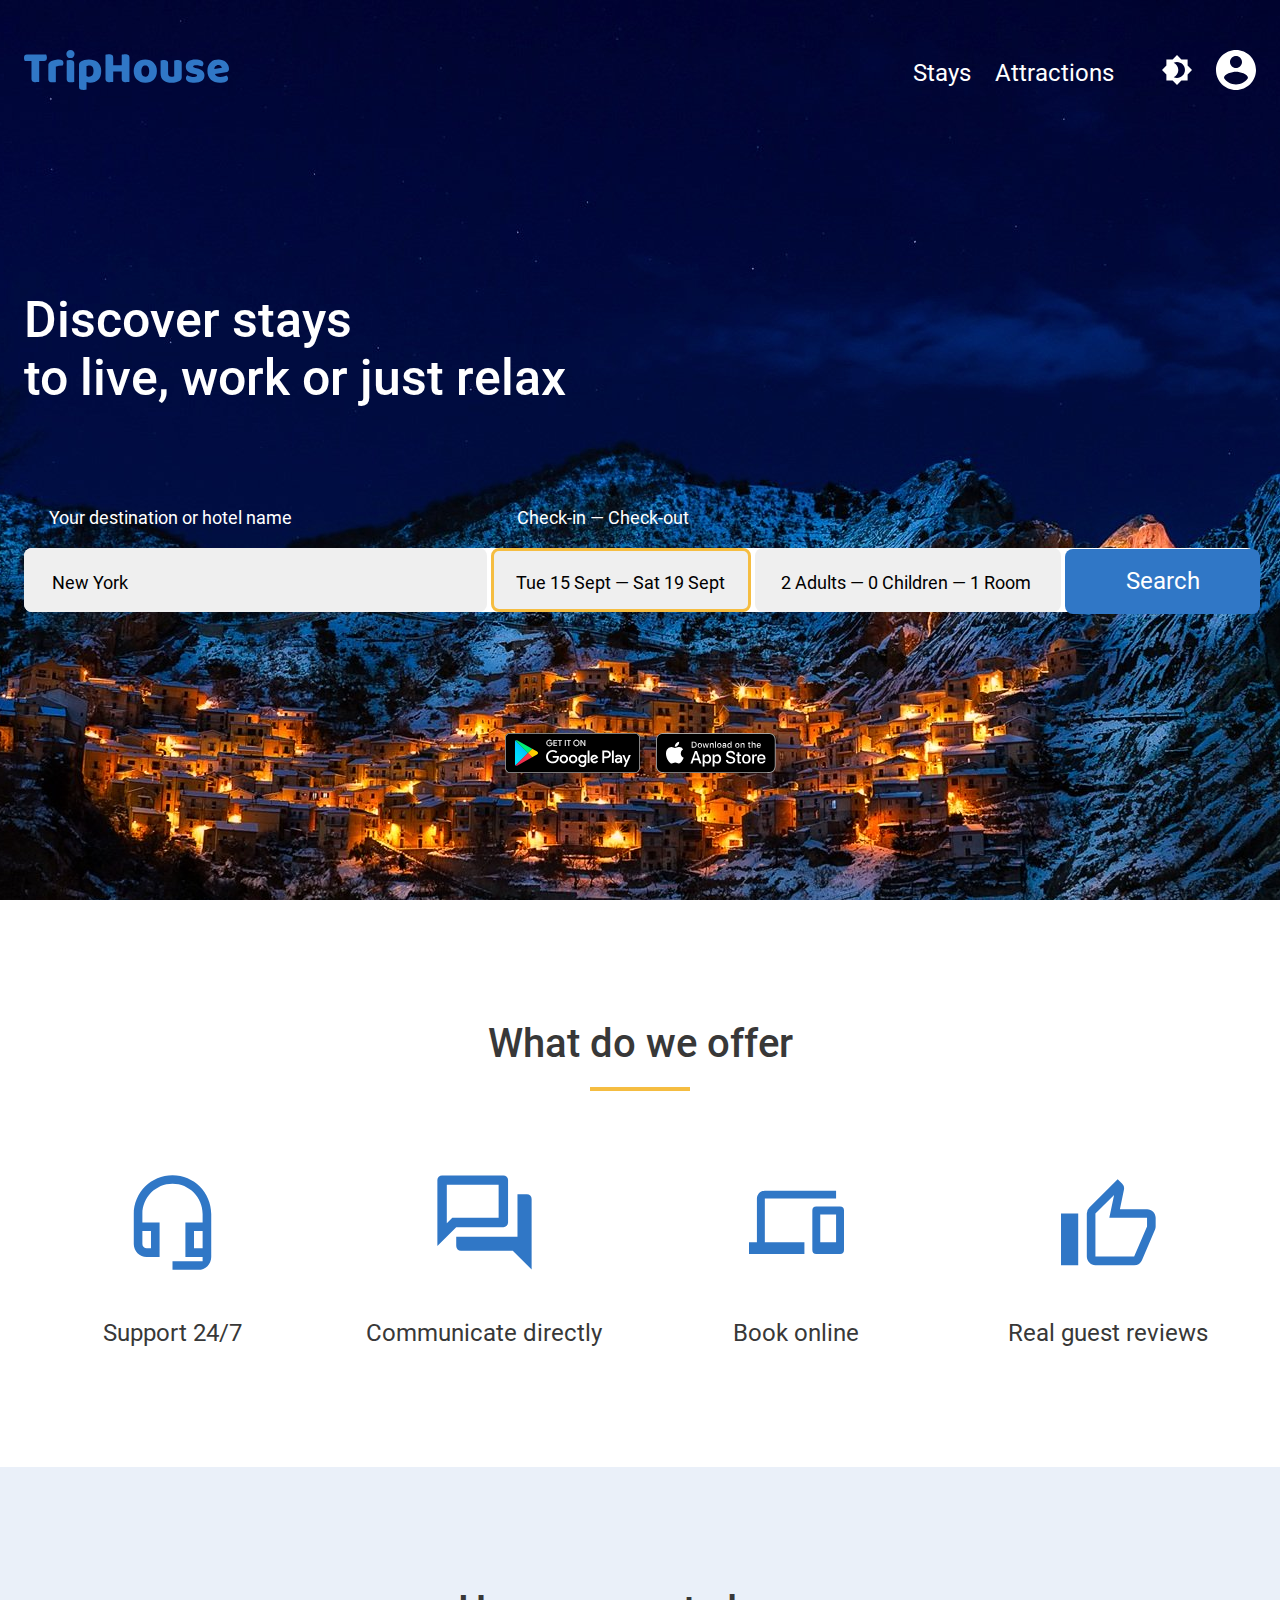
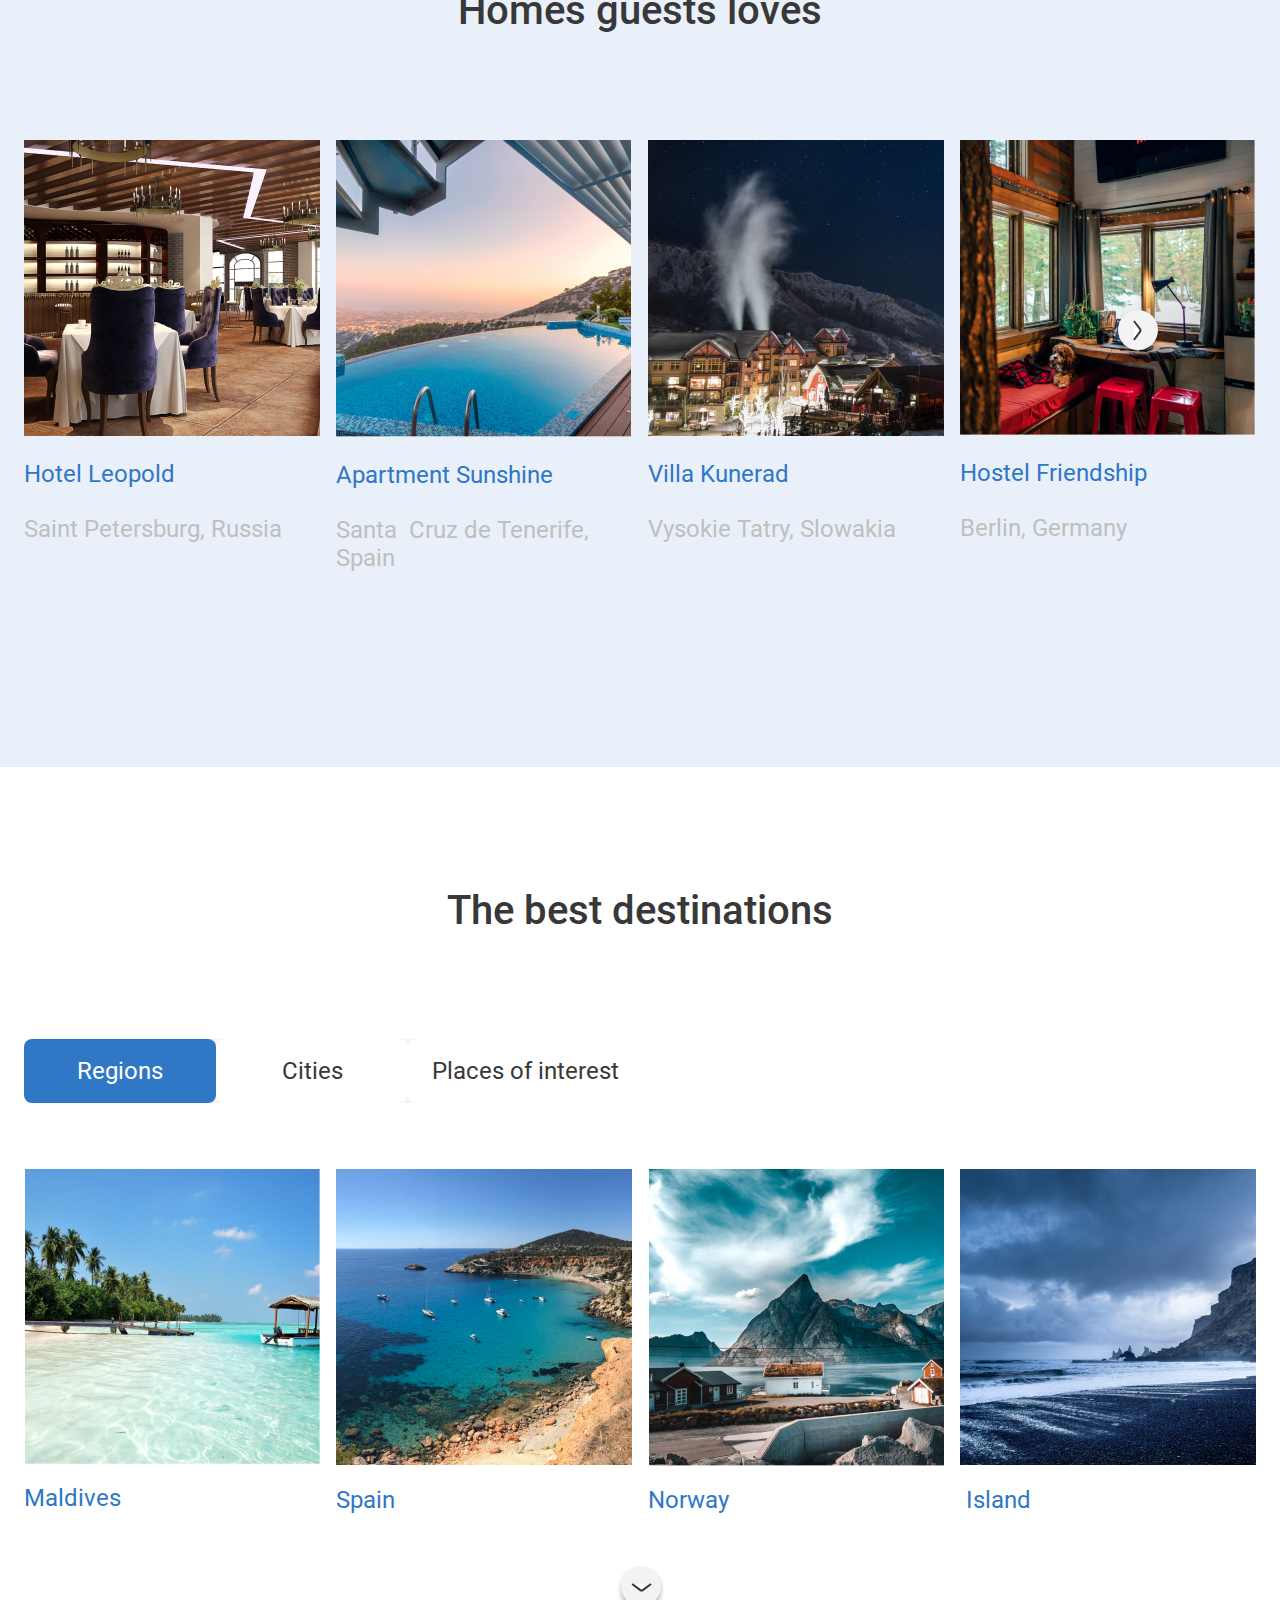
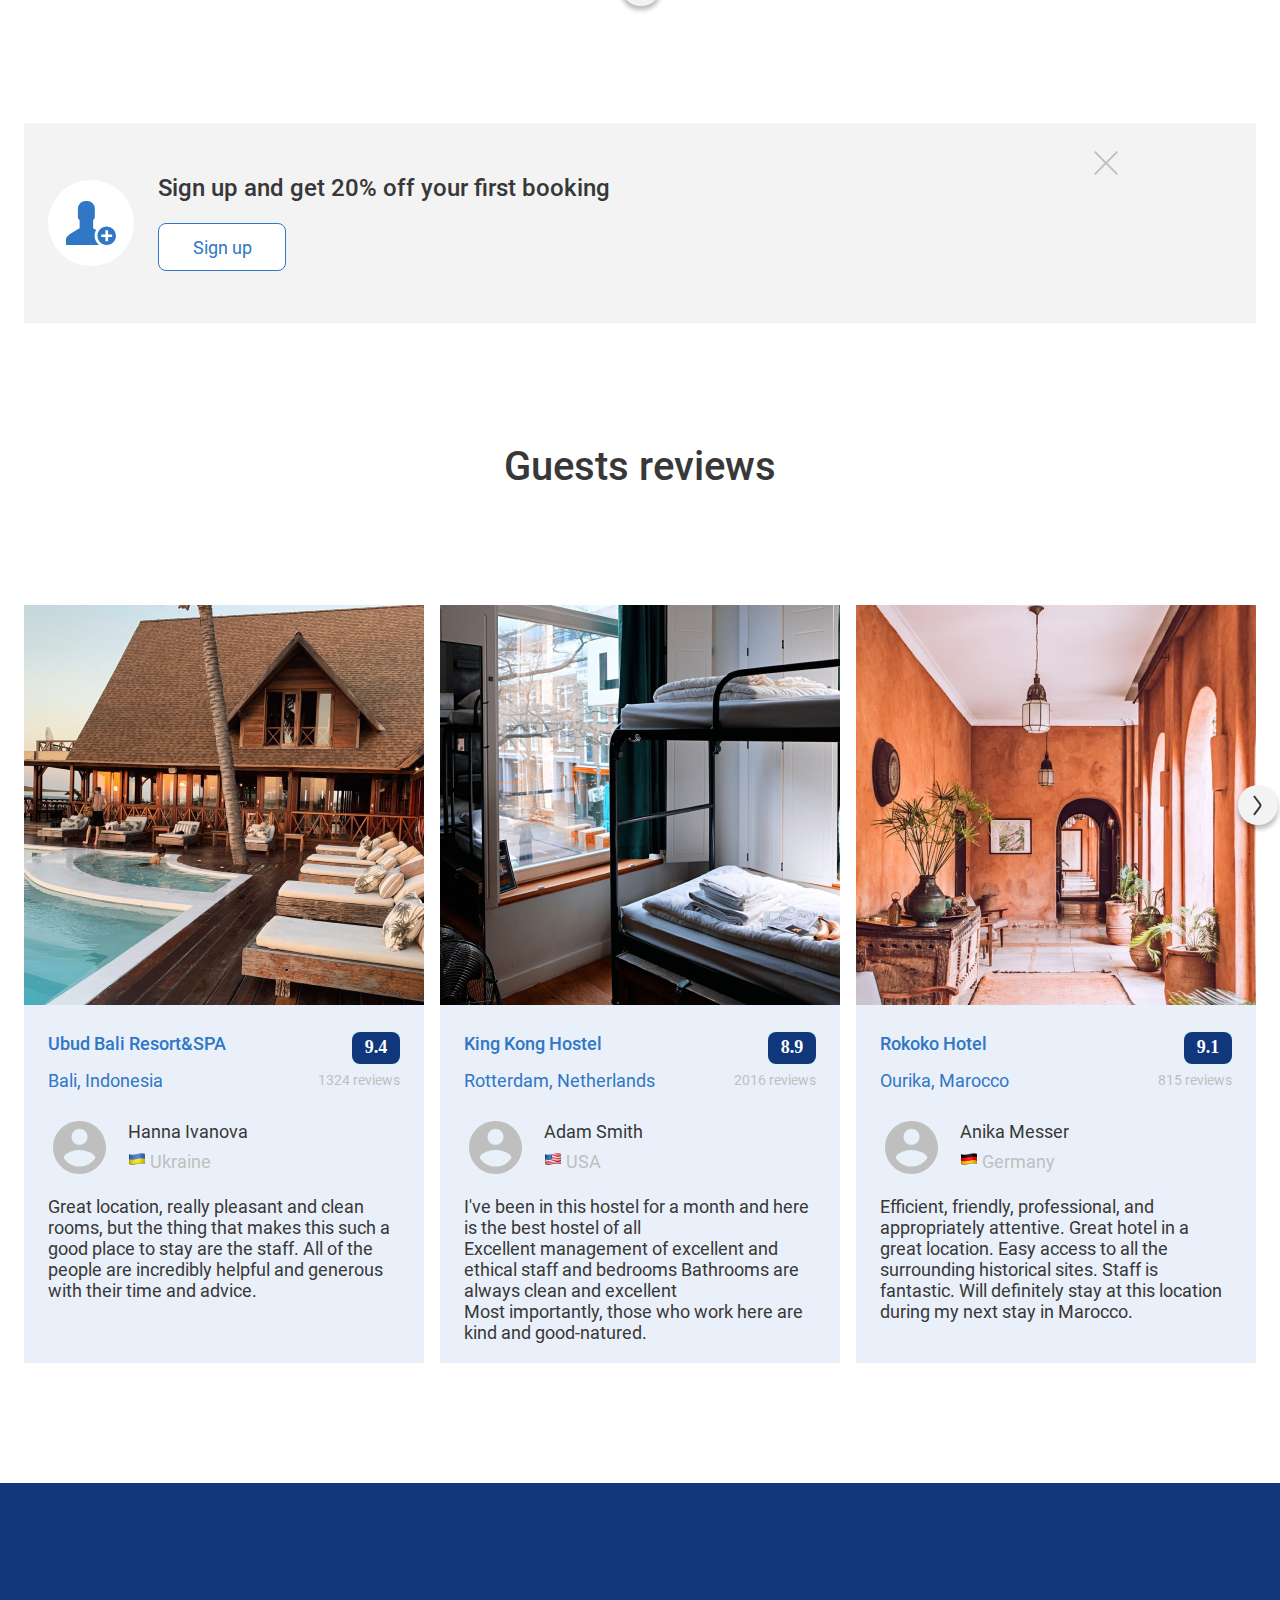
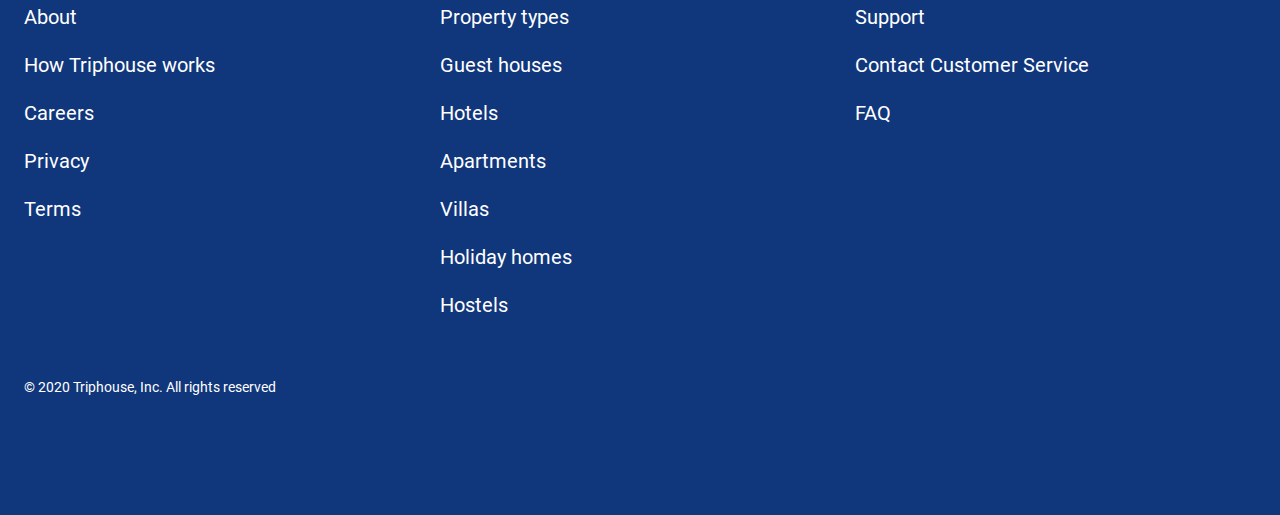
==== commit 6e4657fe: "layot guest reviews and mobile header+top section and offers, fixing grid, buttons, hovers and svg i" ====
--- a/index.html
+++ b/index.html
@@ -24,10 +24,15 @@
       d="M25.61 10.61V4.39h-6.22L15 0l-4.39 4.39H4.39v6.22L0 15l4.39 4.39v6.22h6.22L15 30l4.39-4.39h6.22v-6.22L30 15l-4.39-4.39zM15 22.958a7.924 7.924 0 01-3.316-.73c2.732-1.26 4.642-4.018 4.642-7.228s-1.91-5.968-4.642-7.228A7.924 7.924 0 0115 7.042c4.39 0 7.958 3.568 7.958 7.958 0 4.39-3.568 7.958-7.958 7.958z"
       fill="#fff"/>
   </symbol>
+  <symbol id="search_icon" viewBox="0 0 16 16">
+    <path
+      d="M11.435 10.063h-.723l-.256-.247a5.92 5.92 0 001.437-3.87 5.946 5.946 0 10-5.947 5.947 5.92 5.92 0 003.87-1.437l.247.256v.723L14.637 16 16 14.637l-4.565-4.574zm-5.489 0A4.111 4.111 0 011.83 5.946 4.111 4.111 0 015.946 1.83a4.111 4.111 0 014.117 4.116 4.111 4.111 0 01-4.117 4.117z"
+      fill="#BFBFBF"/>
+  </symbol>
   <symbol id="account_icon" viewBox="0 0 40 40">
     <path
       d="M20 0C8.96 0 0 8.96 0 20s8.96 20 20 20 20-8.96 20-20S31.04 0 20 0zm0 6c3.32 0 6 2.68 6 6s-2.68 6-6 6-6-2.68-6-6 2.68-6 6-6zm0 28.4c-5 0-9.42-2.56-12-6.44.06-3.98 8-6.16 12-6.16 3.98 0 11.94 2.18 12 6.16-2.58 3.88-7 6.44-12 6.44z"
-      fill="#fff"/>
+    />
   </symbol>
   <symbol id="google_icon" viewBox="0 0 135 40">
     <path d="M130 40H5c-2.75 0-5-2.25-5-5V5c0-2.75 2.25-5 5-5h125c2.75 0 5 2.25 5 5v30c0 2.75-2.25 5-5 5z" fill="#000"/>
@@ -201,38 +206,38 @@
     </svg>
   </symbol>
   <symbol id="germ" viewBox="0 0 95 21">
-    <path d="M0 18.26h18v-18H0v18z" fill="url(#pattern0)"/>
+    <path d="M0 18.26h18v-18H0v18z" fill="url(#pattern_germ)"/>
     <path
       d="M33.398 15.321c-.433.621-1.04 1.087-1.819 1.398-.773.304-1.676.457-2.707.457-1.043 0-1.969-.243-2.777-.73-.809-.492-1.436-1.19-1.881-2.092-.44-.902-.665-1.948-.677-3.137V10.1c0-1.928.448-3.422 1.345-4.483.902-1.06 2.168-1.59 3.797-1.59 1.336 0 2.41.342 3.225 1.028.815.68 1.313 1.646 1.494 2.9h-1.687c-.316-1.693-1.324-2.54-3.023-2.54-1.131 0-1.99.398-2.576 1.195-.58.791-.873 1.94-.879 3.446v1.045c0 1.436.328 2.579.985 3.428.656.844 1.544 1.266 2.663 1.266.633 0 1.186-.07 1.661-.211.475-.14.867-.378 1.178-.712v-2.874h-2.962v-1.371h4.64v4.693zm6.513 1.855c-1.289 0-2.338-.422-3.146-1.266-.809-.85-1.213-1.983-1.213-3.401v-.299c0-.943.178-1.784.536-2.523.363-.744.867-1.324 1.512-1.74a3.803 3.803 0 012.109-.633c1.236 0 2.197.408 2.883 1.222.685.815 1.028 1.98 1.028 3.498v.677h-6.442c.023.937.296 1.696.817 2.276.528.575 1.195.862 2.004.862.574 0 1.06-.118 1.459-.352a3.667 3.667 0 001.046-.932l.993.774c-.797 1.225-1.992 1.837-3.586 1.837zM39.71 8.65c-.656 0-1.207.24-1.652.721-.446.475-.721 1.143-.827 2.004h4.764v-.123c-.047-.826-.27-1.465-.668-1.916-.398-.457-.937-.686-1.617-.686zm10.397.3a4.87 4.87 0 00-.8-.062c-1.066 0-1.79.454-2.17 1.362V17H45.51V7.49h1.582l.026 1.099c.533-.85 1.29-1.275 2.268-1.275.316 0 .556.041.72.123V8.95zm3.033-1.46l.044 1.055c.697-.82 1.637-1.23 2.82-1.23 1.331 0 2.236.51 2.717 1.529a3.615 3.615 0 011.23-1.108c.51-.28 1.11-.422 1.802-.422 2.086 0 3.146 1.105 3.182 3.314V17h-1.626v-6.275c0-.68-.156-1.187-.466-1.52-.31-.34-.832-.51-1.565-.51-.603 0-1.104.181-1.503.544-.398.358-.63.841-.694 1.45V17h-1.635v-6.231c0-1.383-.676-2.075-2.03-2.075-1.066 0-1.796.454-2.188 1.363V17H51.6V7.49h1.538zM73.266 17c-.094-.188-.17-.521-.229-1.002-.756.785-1.658 1.178-2.707 1.178-.937 0-1.708-.264-2.311-.791-.598-.533-.897-1.207-.897-2.022 0-.99.375-1.758 1.125-2.303.756-.55 1.817-.826 3.182-.826h1.582v-.747c0-.568-.17-1.02-.51-1.353-.34-.34-.84-.51-1.503-.51-.58 0-1.066.147-1.459.44-.392.292-.589.647-.589 1.063h-1.635c0-.475.167-.932.501-1.371.34-.445.797-.797 1.371-1.055a4.643 4.643 0 011.908-.387c1.095 0 1.954.276 2.575.827.621.545.943 1.297.967 2.258v4.377c0 .873.111 1.568.334 2.083V17h-1.705zm-2.699-1.24c.51 0 .994-.131 1.45-.395.458-.263.789-.606.994-1.028v-1.951h-1.275c-1.992 0-2.988.583-2.988 1.749 0 .51.17.908.51 1.195.34.287.776.43 1.31.43zm8.157-8.27l.052 1.196c.727-.915 1.676-1.372 2.848-1.372 2.01 0 3.023 1.134 3.041 3.402V17h-1.626v-6.293c-.006-.686-.164-1.192-.475-1.52-.304-.329-.782-.493-1.432-.493-.528 0-.99.141-1.389.422-.398.281-.709.65-.931 1.108V17h-1.626V7.49h1.538zm11.504 7.128l2.215-7.128h1.74L90.36 18.468c-.591 1.582-1.532 2.373-2.82 2.373l-.309-.027-.606-.114v-1.318l.44.035c.55 0 .978-.111 1.283-.334.31-.223.565-.63.764-1.222l.36-.966L86.08 7.49h1.776l2.373 7.128z"
       fill="#BFBFBF"/>
     <defs>
-      <pattern id="pattern0" patternContentUnits="objectBoundingBox" width="1" height="1">
+      <pattern id="pattern_germ" patternContentUnits="objectBoundingBox" width="1" height="1">
         <use xlink:href="#image0" transform="scale(.01563)"/>
       </pattern>
-      <image id="image0" width="64" height="64"
+      <image id="image_germ" width="64" height="64"
              xlink:href="[data-uri]"/>
     </defs>
   </symbol>
   <symbol id="ukr" viewBox="0 0 82 19">
-    <path d="M0 18.26h18v-18H0v18z" fill="url(#pattern0)"/>
+    <path d="M0 18.26h18v-18H0v18z" fill="url(#pattern_ukr)"/>
     <path
       d="M32.959 4.203v8.701c-.006 1.207-.387 2.195-1.143 2.962-.75.768-1.77 1.198-3.058 1.292l-.448.018c-1.4 0-2.517-.378-3.35-1.134-.831-.756-1.253-1.796-1.265-3.12V4.203h1.67v8.666c0 .926.255 1.647.765 2.162.51.51 1.236.765 2.18.765.955 0 1.684-.255 2.188-.765.51-.51.765-1.227.765-2.153V4.203h1.696zm5.063 8.394l-1.02 1.063V17h-1.626V3.5h1.626v8.165l.87-1.046 2.962-3.129h1.977l-3.7 3.973L43.242 17h-1.907l-3.313-4.403zm11.065-3.648a4.872 4.872 0 00-.8-.061c-1.066 0-1.79.454-2.17 1.362V17H44.49V7.49h1.582L46.1 8.59c.533-.85 1.289-1.275 2.267-1.275.317 0 .557.041.72.123V8.95zM56.109 17c-.093-.188-.17-.521-.228-1.002-.756.785-1.658 1.178-2.707 1.178-.938 0-1.708-.264-2.312-.791-.597-.533-.896-1.207-.896-2.022 0-.99.375-1.758 1.125-2.303.756-.55 1.816-.826 3.181-.826h1.583v-.747c0-.568-.17-1.02-.51-1.353-.34-.34-.841-.51-1.503-.51-.58 0-1.067.147-1.46.44-.392.292-.588.647-.588 1.063h-1.635c0-.475.167-.932.501-1.371.34-.445.797-.797 1.371-1.055a4.644 4.644 0 011.907-.387c1.096 0 1.955.276 2.576.827.62.545.943 1.297.966 2.258v4.377c0 .873.112 1.568.335 2.083V17h-1.706zm-2.698-1.24c.51 0 .993-.131 1.45-.395.457-.263.788-.606.994-1.028v-1.951H54.58c-1.992 0-2.988.583-2.988 1.749 0 .51.17.908.51 1.195.34.287.776.43 1.31.43zM61.796 17H60.17V7.49h1.626V17zM60.038 4.968c0-.264.08-.487.237-.668.165-.182.405-.273.721-.273.316 0 .557.091.72.273a.96.96 0 01.247.668.929.929 0 01-.246.659c-.164.176-.404.264-.72.264-.317 0-.557-.088-.722-.264a.949.949 0 01-.237-.66zm5.906 2.522l.053 1.196c.727-.915 1.676-1.372 2.848-1.372 2.01 0 3.023 1.134 3.04 3.402V17H70.26v-6.293c-.006-.686-.164-1.192-.475-1.52-.304-.329-.782-.493-1.432-.493-.528 0-.99.141-1.39.422-.398.281-.708.65-.93 1.108V17h-1.627V7.49h1.538zm12.34 9.686c-1.289 0-2.338-.422-3.146-1.266-.809-.85-1.213-1.983-1.213-3.401v-.299c0-.943.178-1.784.536-2.523.363-.744.867-1.324 1.512-1.74a3.803 3.803 0 012.109-.633c1.236 0 2.197.408 2.883 1.222.685.815 1.028 1.98 1.028 3.498v.677h-6.442c.023.937.296 1.696.817 2.276.528.575 1.196.862 2.004.862.574 0 1.06-.118 1.46-.352a3.668 3.668 0 001.045-.932l.993.774c-.797 1.225-1.992 1.837-3.586 1.837zm-.202-8.526c-.656 0-1.207.24-1.652.721-.446.475-.721 1.143-.827 2.004h4.764v-.123c-.047-.826-.27-1.465-.668-1.916-.398-.457-.937-.686-1.617-.686z"
       fill="#BFBFBF"/>
     <defs>
-      <pattern id="pattern0" patternContentUnits="objectBoundingBox" width="1" height="1">
-        <use xlink:href="#image0" transform="scale(.01563)"/>
+      <pattern id="pattern_ukr" patternContentUnits="objectBoundingBox" width="1" height="1">
+        <use xlink:href="#image_ukr" transform="scale(.01563)"/>
       </pattern>
-      <image id="image0" width="64" height="64"
+      <image id="image_ukr" width="64" height="64"
              xlink:href="[data-uri]"/>
     </defs>
   </symbol>
   <symbol id="usa" viewBox="0 0 57 19">
-    <path d="M0 18.26h18v-18H0v18z" fill="url(#pattern0)"/>
+    <path d="M0 18.26h18v-18H0v18z" fill="url(#pattern_usa)"/>
     <path
       d="M32.959 4.203v8.701c-.006 1.207-.387 2.195-1.143 2.962-.75.768-1.77 1.198-3.058 1.292l-.448.018c-1.4 0-2.517-.378-3.35-1.134-.831-.756-1.253-1.796-1.265-3.12V4.203h1.67v8.666c0 .926.255 1.647.765 2.162.51.51 1.236.765 2.18.765.955 0 1.684-.255 2.188-.765.51-.51.765-1.227.765-2.153V4.203h1.696zm6.434 7.093c-1.448-.416-2.502-.926-3.165-1.53-.656-.609-.984-1.359-.984-2.25 0-1.007.401-1.84 1.204-2.495.809-.663 1.858-.994 3.147-.994.879 0 1.66.17 2.346.51.692.34 1.225.809 1.6 1.406.38.598.571 1.251.571 1.96h-1.696c0-.773-.246-1.38-.738-1.819-.492-.445-1.187-.668-2.083-.668-.832 0-1.483.185-1.951.554-.463.363-.695.87-.695 1.52 0 .522.22.964.66 1.327.445.358 1.198.686 2.258.985 1.067.299 1.899.63 2.496.993.604.357 1.05.776 1.336 1.257.293.48.44 1.046.44 1.696 0 1.037-.405 1.87-1.213 2.496-.809.621-1.89.932-3.243.932a6.06 6.06 0 01-2.461-.501c-.762-.34-1.35-.803-1.767-1.389a3.394 3.394 0 01-.615-1.995h1.696c0 .774.284 1.386.853 1.837.574.445 1.338.668 2.294.668.89 0 1.573-.182 2.047-.545.475-.363.712-.858.712-1.485 0-.627-.22-1.11-.659-1.45-.44-.346-1.236-.686-2.39-1.02zm13.983 2.364h-5.361L46.81 17h-1.74l4.887-12.797h1.477L56.329 17h-1.731l-1.222-3.34zm-4.852-1.389h4.351l-2.18-5.985-2.17 5.986z"
       fill="#BFBFBF"/>
     <defs>
-      <pattern id="pattern0" patternContentUnits="objectBoundingBox" width="1" height="1">
+      <pattern id="pattern_usa" patternContentUnits="objectBoundingBox" width="1" height="1">
         <use xlink:href="#image0" transform="scale(.01563)"/>
       </pattern>
       <image id="image0" width="64" height="64"
@@ -241,14 +246,14 @@
   </symbol>
 </svg>
 <div class="top">
-  <div class="container header col-12">
-    <div>
-      <svg class="logo_trip_icon">
-        <a href="#">
+  <div class="container header col-xs-6">
+    <div class="logo_trip_icon">
+      <a href="#">
+        <svg>
           <use href="#logo_trip_icon">
           </use>
-        </a>
-      </svg>
+        </svg>
+      </a>
     </div>
     <div class="menu">
       <div class="menu_nav">
@@ -256,31 +261,31 @@
         <a class="nav_item item2" href="#">Attractions</a>
       </div>
       <div class="menu_settings">
-        <div>
-          <svg class="night_icon set_item">
-            <a href="#">
+        <div class="night_icon set_item">
+          <a href="#">
+            <svg>
               <use href="#night_icon"></use>
-            </a>
-          </svg>
-        </div>
-        <div>
-          <svg class="account_icon set_item">
-            <a href="#">
+            </svg>
+          </a>
+        </div>
+        <div class="account_icon set_item">
+          <a href="#">
+            <svg>
               <use href="#account_icon"></use>
-            </a>
-          </svg>
-        </div>
-        <div>
-          <svg class="mob_menu_icon set_item">
-            <a href="#">
+            </svg>
+          </a>
+        </div>
+        <div class="mob_menu_icon set_item">
+          <a href="#">
+            <svg>
               <use href="#menu_icon"></use>
-            </a>
-          </svg>
-        </div>
-      </div>
-    </div>
-  </div>
-  <div class="container top_section col-12">
+            </svg>
+          </a>
+        </div>
+      </div>
+    </div>
+  </div>
+  <div class="container top_section col-12 col-xs-6">
     <div class="dsc">
       <h1><span class="disc">Discover  stays<br>
         to  live, work or just relax
@@ -290,10 +295,9 @@
       <div class="checked1">Your destination or hotel name</div>
       <div class="checked2">Check-in &mdash; Check-out</div>
     </div>
-    <div class="formblock col-12">
+    <div class="formblock">
       <form>
-        <div
-          class="form_sp">
+        <div class="form_sp">
           <select class="f1">
             <optgroup label="Place">
               <option>New York</option>
@@ -313,20 +317,70 @@
         </div>
       </form>
     </div>
+    <div class="mob_formblock">
+      <form>
+        <div class="mob_form_sp">
+          <svg>
+            <use href="#search_icon"></use>
+          </svg>
+          <select class="mob_f1 form_item">
+            <optgroup label="Place">
+              <option>Your destination or hotel name</option>
+            </optgroup>
+          </select>
+          <div class="mob_date">
+            <span class="placeholder_in_date">Check-in date</span>
+            <select class="form_item__sm">
+              <optgroup label="Check-in date">
+                <option>Tue 15 Sept 2020</option>
+              </optgroup>
+            </select>
+            <span class="placeholder_out_date">Check-out date</span>
+            <select class="form_item__sm">
+              <optgroup label="Check-out date">
+                <option>Sat 19 Sept 2020</option>
+              </optgroup>
+            </select>
+          </div>
+          <div class="mob_count">
+            <span class="placeholder_count1">Adults</span>
+            <select class="mob_f3 form_item__sm">
+              <optgroup label="Adult">
+                <option>2</option>
+              </optgroup>
+            </select>
+            <div class="vl1"></div>
+            <span class="placeholder_count2">Children</span>
+            <select class="mob_f3 form_item__sm">
+              <optgroup label="Children">
+                <option>0</option>
+              </optgroup>
+            </select>
+            <div class="vl2"></div>
+            <span class="placeholder_count3">Rooms</span>
+            <select class="mob_f3 form_item__sm">
+              <optgroup label="Room">
+                <option>1</option>
+              </optgroup>
+            </select>
+          </div>
+          <div><input class="mob_blbutton form_item" type="button" value="Search"></div>
+        </div>
+      </form>
+    </div>
     <div class="download_icons">
       <div>
-        <svg class="google_icon">
-          <a href="#">
+        <a href="#">
+          <svg class="google_icon">
             <use href="#google_icon"></use>
-          </a>
+          </svg>
+        </a>
+      </div>
+      <div><a href="#">
+        <svg class="apple_icon">
+          <use href="#apple_icon"></use>
         </svg>
-      </div>
-      <div>
-        <svg class="apple_icon">
-          <a href="#">
-            <use href="#apple_icon"></use>
-          </a>
-        </svg>
+      </a>
       </div>
     </div>
   </div>
@@ -366,125 +420,159 @@
     </div>
   </div>
 </div>
-<div class="homes container col-12">
-  <div class="tcenter"><h2>Homes guests loves</h2></div>
-  <div class="homes_pic container">
-    <div class="col-3">
-      <figure>
-        <img src="./img/home1.jpg" alt="Hotel Leopold">
-        <figcaption>
-          <div class="descr">Hotel Leopold</div>
-          <br>
-          <div class="placement">Saint Petersburg, Russia</div>
-        </figcaption>
-      </figure>
-    </div>
-    <div class="col-3">
-      <figure><img src="./img/home2.jpg" alt="Apartment Sunshine">
-        <figcaption>
-          <div class="descr">Apartment Sunshine</div>
-          <br>
-          <div class="placement">Santa&#8194;Cruz de Tenerife, Spain</div>
+<div class="homes">
+  <div class="container">
+    <div class="tcenter"><h2>Homes guests loves</h2></div>
+    <div class="homes_pic container row">
+      <div class="col-3">
+        <figure>
+          <img src="./img/home1.jpg" alt="Hotel Leopold">
+          <figcaption>
+            <div class="descr">Hotel Leopold</div>
+            <br>
+            <div class="hotel_placement">Saint Petersburg, Russia</div>
+          </figcaption>
+        </figure>
+        <a href="#">
           <svg>
             <use href="#arrow_1"></use>
           </svg>
-        </figcaption>
-      </figure>
-    </div>
-    <div class="col-3">
-      <figure><img src="./img/home3.jpg" alt="Villa Kunerad">
-        <figcaption>
-          <div class="descr">Villa Kunerad</div>
-          <br>
-          <div class="placement">Vysokie Tatry, Slowakia</div>
-        </figcaption>
-      </figure>
-    </div>
-    <div class="col-3">
-      <figure><img src="./img/home4.jpg" alt="Hostel Friendship">
-        <figcaption>
-          <div class="descr">Hostel Friendship</div>
-          <br>
-          <div class="placement">Berlin, Germany</div>
-        </figcaption>
-      </figure>
-    </div>
-  </div>
-  <div></div>
+        </a>
+      </div>
+      <div class="col-3">
+        <figure><img src="./img/home2.jpg" alt="Apartment Sunshine">
+          <figcaption>
+            <div class="descr">Apartment Sunshine</div>
+            <br>
+            <div class="hotel_placement">Santa&#8194;Cruz de Tenerife, Spain</div>
+          </figcaption>
+        </figure>
+      </div>
+      <div class="col-3">
+        <figure><img src="./img/home3.jpg" alt="Villa Kunerad">
+          <figcaption>
+            <div class="descr">Villa Kunerad</div>
+            <br>
+            <div class="hotel_placement">Vysokie Tatry, Slowakia</div>
+          </figcaption>
+        </figure>
+      </div>
+      <div class="col-3">
+        <figure><img src="./img/home4.jpg" alt="Hostel Friendship">
+          <figcaption>
+            <div class="descr">Hostel Friendship</div>
+            <br>
+            <div class="hotel_placement">Berlin, Germany</div>
+          </figcaption>
+        </figure>
+      </div>
+    </div>
+  </div>
 </div>
-<div class="destination container col-12">
-  <div><h2 class="tcenter col-12">The best destinations</h2></div>
-  <div class="dest_button">
-    <div class="region_0">Regions</div>
-    <div class="region_0">Cities</div>
-    <div class="region_0">Places of interest</div>
-  </div>
-  <div class="destination_pic container col-12">
-    <div class="col-3">
-      <figure class="dest_img1">
-        <img src="./img/dest1.jpg" alt="Maldives">
-        <figcaption>
-          <div class="placement_">Maldives</div>
-        </figcaption>
-        <button class="button_destination_bkn">Book now</button>
-      </figure>
-    </div>
-    <div class="col-3">
-      <figure><img src="./img/dest2.jpg" alt="Spain">
-        <figcaption>
-          <div class="placement_">Spain</div>
-        </figcaption>
-      </figure>
-    </div>
-    <div class="col-3">
-      <figure><img src="./img/dest3.jpg" alt="Norway">
-        <figcaption>
-          <div class="placement_">Norway</div>
-        </figcaption>
-      </figure>
-    </div>
-    <div class="col-3">
-      <figure><img src="./img/dest4.jpg" alt="Island">
-        <figcaption>
-          <div class="placement_">&#8194;Island</div>
-        </figcaption>
-      </figure>
-    </div>
-  </div>
-  <svg>
-    <use href="#arrow_2"></use>
-  </svg>
+<div class="destination">
+  <div class="container">
+    <h2 class="tcenter ">The best destinations</h2>
+    <div class="tab row">
+      <a href="#" class="button _primary">Regions</a>
+      <a href="#" class="button">Cities</a>
+      <a href="#" class="button">Places of interest</a>
+    </div>
+    <div class="row">
+      <div class="col-3">
+        <figure>
+          <div class="destination__img-wrap">
+            <img src="./img/dest1.jpg" alt="Maldives">
+            <button class="button _sm  _outline">Book now</button>
+          </div>
+          <figcaption>
+            <div class="placement_name">Maldives</div>
+          </figcaption>
+        </figure>
+      </div>
+      <div class="col-3">
+        <figure class="dest_img2">
+          <div class="destination__img-wrap">
+            <img src="./img/dest2.jpg" alt="Spain">
+            <button class="button _sm  _outline">Book now</button>
+          </div>
+          <figcaption>
+            <div class="placement_name">Spain</div>
+          </figcaption>
+        </figure>
+        <a href="#">
+          <svg>
+            <use href="#arrow_2"></use>
+          </svg>
+        </a>
+      </div>
+      <div class="col-3">
+        <figure class="dest_img3">
+          <div class="destination__img-wrap">
+            <img src="./img/dest3.jpg" alt="Norway">
+            <button class="button _sm  _outline">Book now</button>
+          </div>
+          <figcaption>
+            <div class="placement_name">Norway</div>
+          </figcaption>
+        </figure>
+      </div>
+      <div class="col-3">
+        <figure class="dest_img4">
+          <div class="destination__img-wrap">
+            <img src="./img/dest4.jpg" alt="Island">
+            <button class="button _sm  _outline">Book now</button>
+          </div>
+          <figcaption>
+            <div class="placement_name">&nbsp;Island</div>
+          </figcaption>
+        </figure>
+      </div>
+    </div>
+
+  </div>
 </div>
-<div class="sign_up container col-12">
-  <div class="cont">
-    <svg>
-      <use href="#contact">
-      </use>
-    </svg>
-  </div>
-  <div class="sign_title">
-    <div class="sign_text">Sign up and get 20% off your first booking</div>
-    <div class="sign_up_button">Sign up</div>
-  </div>
-  <div class="sign_svg">
-    <svg>
-      <use href="#cross">
-      </use>
-    </svg>
+<div class="sign_up row col-12">
+  <div class="container">
+    <div class="cont">
+      <a href="#">
+        <svg>
+          <use href="#contact">
+          </use>
+        </svg>
+      </a>
+    </div>
+    <div class="sign_title">
+      <div class="sign_text">Sign up and get 20% off your first booking</div>
+      <div class="sign_up_button">
+        <button class="button _sm  _outline">Sign up</button>
+      </div>
+    </div>
+    <div class="sign_svg">
+      <a href="#">
+        <svg>
+          <use href="#cross"></use>
+        </svg>
+      </a>
+    </div>
   </div>
 </div>
-<div class="container col-12">
-  <h2 class="tcenter"> Guests reviews</h2>
-  <div class="guests_reviews">
+<div class="container guest_rev">
+  <h2 class="tcenter">Guests reviews</h2>
+  <div class="guests_reviews row">
     <div class="rev_item col-4">
-      <img src="img/rev1.jpg" alt="Ubud Bali">
+      <div class="rev_img_block">
+        <img src="img/rev1.jpg" alt="Ubud Bali">
+        <div class="shadow_price">
+          <div class="price">From 250 USD</div>
+        </div>
+      </div>
       <div class="rev_descr">
         <div class="spc_btw">
           <div class="hotel_name">Ubud Bali Resort&#38;SPA</div>
           <div class="rating">9.4</div>
         </div>
         <div class="spc_btw">
-          <div class="hotel_place">Bali, Indonedia</div>
+          <div class="hotel_place">Bali, Indonesia</div>
           <div class="rev_number">1324 reviews</div>
         </div>
         <div class="guest_review">
@@ -495,10 +583,13 @@
               </svg>
             </div>
             <div>
-              <div class="rev_name mrgn">Hanna Ivanova</div>
-              <svg class="rev_banner1">
-                <use href="#ukr"></use>
-              </svg>
+              <div class="rev_name">Hanna Ivanova</div>
+              <div class="rev_banner">
+                <img class="country"
+                     src="[data-uri]"
+                     alt="Ukraine">
+                <span>Ukraine</span>
+              </div>
             </div>
           </div>
         </div>
@@ -506,8 +597,12 @@
       </div>
     </div>
     <div class="rev_item col-4">
-      <img src="img/rev2.jpg" alt="King King Hostel">
-
+      <div class="rev_img_block">
+        <img src="img/rev2.jpg" alt="King King Hostel">
+        <div class="shadow_price">
+          <div class="price">From 40 USD</div>
+        </div>
+      </div>
       <div class="rev_descr">
         <div class="spc_btw">
           <div class="hotel_name">King Kong Hostel</div>
@@ -519,16 +614,19 @@
         </div>
         <div class="guest_review">
           <div class="name_placer">
-            <div class="rev_acc_icon ">
+            <div class="rev_acc_icon">
               <svg>
                 <use href="#account_icon"></use>
               </svg>
             </div>
             <div>
               <div class="rev_name">Adam Smith</div>
-              <svg class="rev_banner2">
-                <use href="#usa"></use>
-              </svg>
+              <div class="rev_banner">
+                <img class="country"
+                     src="[data-uri]"
+                     alt="USA">
+                <span>USA</span>
+              </div>
             </div>
           </div>
         </div>
@@ -536,7 +634,12 @@
       </div>
     </div>
     <div class="rev_item col-4">
-      <img src="img/rev3.jpg" alt="Ubud Bali">
+      <div class="rev_img_block">
+        <img src="img/rev3.jpg" alt="Rokoko Hotel">
+        <div class="shadow_price">
+          <div class="price">From 100 USD</div>
+        </div>
+      </div>
       <div class="rev_descr">
         <div class="spc_btw">
           <div class="hotel_name">Rokoko Hotel</div>
@@ -555,9 +658,12 @@
             </div>
             <div>
               <div class="rev_name">Anika Messer</div>
-              <svg class="rev_banner3">
-                <use href="#germ"></use>
-              </svg>
+              <div class="rev_banner">
+                <img class="country"
+                     src="[data-uri]"
+                     alt="Germany">
+                <span>Germany</span>
+              </div>
             </div>
           </div>
         </div>
@@ -565,80 +671,60 @@
       </div>
     </div>
   </div>
+  <a href="#">
+    <svg class="slide_button">
+      <use href="#arrow_1"></use>
+    </svg>
+  </a>
 </div>
-<div class="footer">
-  <div class="container">
-    <div class="footer_list">
-      <div class="list1 col-md-4 col-4">
-        <ul>
-          <li class="title s1">About</li>
-          <li class="s1">How Triphouse works</li>
-          <li class="s1">Careers</li>
-          <li class="s14">Privacy</li>
-          <li class="s1">Terms</li>
-        </ul>
-      </div>
-      <div class="list2 col-md-4 col-4">
-        <ul>
-          <li class="title s21">Property types</li>
-          <li class="s2">Guest houses</li>
-          <li class="s23">Hotels</li>
-          <li class="s24">Apartments</li>
-          <li class="s2">Villas</li>
-          <li class="s26">Holiday homes</li>
-          <li class="s2">Hostels</li>
-        </ul>
-      </div>
-      <div class="list3 col-md-4= col-4">
-        <ul>
-          <li class="title s31">Support</li>
-          <li class="s32">Contact Customer Service</li>
-          <li class="s33">FAQ</li>
-        </ul>
-      </div>
-      <!--      <div class="list1 col-4">-->
-      <!--        <div><span class="title s1">About</span></div>-->
-      <!--        <div><span class="s1">How Triphouse works</span></div>-->
-      <!--        <div><span class="s1">Careers</span></div>-->
-      <!--        <div><span class="s1">Privacy</span></div>-->
-      <!--        <div><span class="s1">Terms</span></div>-->
-      <!--      </div>-->
-      <!--        <div class="list2 col-4">-->
-      <!--          <div><span class="title s2">Property types</span></div>-->
-      <!--          <div><span class="s2">Guest houses</span></div>-->
-      <!--            <div><span class="s2">Hotels</span></div>-->
-      <!--            <div><span class="s2">Apartments</span></div>-->
-      <!--            <div><span class="s2">Villas</span></div>-->
-      <!--            <div><span class="s2">Holiday homes</span></div>-->
-      <!--            <div><span class="s2">Hostels</span></div>-->
-      <!--          </div>-->
-      <!--          <div class="list3 col-4">-->
-      <!--            <div><span class="title s3">Support</span></div>-->
-      <!--            <div><span class="s3">Contact Customer Service</span></div>-->
-      <!--            <div><span class="s3">FAQ</span></div>-->
-      <!--          </div>-->
-    </div>
-  </div>
-  <div class="container mob_footer">
-    <div>
-      <svg>
-        <use href="#logo_trip_icon">
-        </use>
-      </svg>
-    </div>
-    <div class="mob_footer_list col-xs-6">
-      <a href="#">
-        <div class="mob_f_href col-xs-2">About</div>
-      </a>
-      <a href="#">
-        <div class="mob_f_href col-xs-2">Property types</div>
-      </a>
-      <a href="#">
-        <div class="mob_f_href col-xs-2">Support</div>
-      </a>
-    </div>
-    <div class="copy col-xs-6">&copy; 2020 Triphouse, Inc. All rights reserved</div>
-  </div>
+<div class="footer_bg">
+  <div class="footer container">
+    <div class="footer_text">
+      <div class="list1 col-4">
+        <div><span class="title s1">About</span></div>
+        <div><span class="s1">How Triphouse works</span></div>
+        <div><span class="s1">Careers</span></div>
+        <div><span class="s1">Privacy</span></div>
+        <div><span class="s1">Terms</span></div>
+      </div>
+      <div class="list2 col-4">
+        <div><span class="title s2">Property types</span></div>
+        <div><span class="s2">Guest houses</span></div>
+        <div><span class="s2">Hotels</span></div>
+        <div><span class="s2">Apartments</span></div>
+        <div><span class="s2">Villas</span></div>
+        <div><span class="s2">Holiday homes</span></div>
+        <div><span class="s2">Hostels</span></div>
+      </div>
+      <div class="list3 col-4">
+        <div><span class="title s3">Support</span></div>
+        <div><span class="s3">Contact Customer Service</span></div>
+        <div><span class="s3">FAQ</span></div>
+      </div>
+    </div>
+    <div class="copy">&copy; 2020 Triphouse, Inc. All rights reserved</div>
+  </div>
+</div>
+
+<div class="container mob_footer">
+  <div>
+    <svg>
+      <use href="#logo_trip_icon">
+      </use>
+    </svg>
+  </div>
+  <div class="mob_footer_list col-xs-6">
+    <a href="#">
+      <div class="mob_f_href col-xs-2">About</div>
+    </a>
+    <a href="#">
+      <div class="mob_f_href col-xs-2">Property types</div>
+    </a>
+    <a href="#">
+      <div class="mob_f_href col-xs-2">Support</div>
+    </a>
+  </div>
+  <div class="copy col-xs-6">&copy; 2020 Triphouse, Inc. All rights reserved</div>
 </div>
 </body>
 </html>
--- a/styles/styles.css
+++ b/styles/styles.css
@@ -28,6 +28,12 @@
   color: var(--base-text-color100);
 }
 
+svg {
+  width: 1em;
+  height: 1em;
+  fill: currentColor;
+}
+
 .sprite_ {
   position: absolute;
   visibility: hidden;
@@ -40,6 +46,14 @@
   max-width: 1264px;
   padding: 120px 16px;
   margin: 0 auto;
+}
+
+.container.header.col-xs-6 {
+  padding: 50px 16px 45px 16px;
+}
+
+.mob_formblock {
+  display: none;
 }
 
 .top {
@@ -60,20 +74,19 @@
   padding-bottom: 50px;
 }
 
-.logo_trip_icon {
+.logo_trip_icon svg {
   width: 205px;
   height: 40px;
   fill: var(--primary);
 }
 
-.night_icon {
-  width: 30px;
-  height: 30px;
-}
-
-.account_icon {
-  width: 40px;
-  height: 40px;
+.night_icon svg {
+  font-size: 30px;
+}
+
+.account_icon svg {
+  font-size: 40px;
+
 }
 
 .mob_menu_icon {
@@ -103,9 +116,6 @@
   margin-left: 24px;
 }
 
-.top_section {
-  padding-top: 0;
-}
 
 a {
   color: var(--base-white);
@@ -140,6 +150,10 @@
   position: relative;
 }
 
+.container.top_section.col-12.col-xs-6 {
+  padding: 0 16px 120px;
+}
+
 .dsc {
   display: flex;
   padding-top: 150px;
@@ -173,7 +187,7 @@
 
 .formblock {
   display: inline-block;
-  width: 1232px;
+  max-width: 1232px;
   height: 65px;
   margin-bottom: 120px;
 }
@@ -246,8 +260,11 @@
 h2 {
   font-weight: 500;
   font-size: 40px;
-  margin-bottom: 100px;
   position: relative;
+}
+
+.offer h2 {
+  margin-bottom: 108px;
 }
 
 h2.active:before,
@@ -287,11 +304,12 @@
   margin: 0 -8px;
 }
 
-svg {
-  width: 1em;
-  height: 1em;
-  fill: currentColor;
-}
+.row-0 {
+  display: flex;
+  flex-wrap: wrap;
+  margin: 0 0;
+}
+
 
 .offer svg {
   font-size: 95px;
@@ -305,21 +323,28 @@
 
 /*не  получилось сменить цвет, пока не удалил заливку из данных спрайта*/
 
+
 .homes {
+  min-width: 100%;
   min-height: 100vh;
   background-color: var(--base-bg-color);
-}
-
-.homes.container {
-  padding: 120px 4px;
+  position: relative;
 }
 
 /* смещение*/
+.homes .container {
+  width: 100%;
+  max-width: 1264px;
+  padding: 120px 0;
+  margin: 0 auto;
+}
 
 .homes_pic.container {
-  padding: 0 4px;
-  margin-top: -16px;
-  margin-bottom: -56px;
+  padding: 0 8px;
+}
+
+.homes .row {
+  margin: 0 0;
 }
 
 .homes_pic {
@@ -327,7 +352,7 @@
 }
 
 .homes h2 {
-  margin-bottom: 115px;
+  margin-bottom: 106px;
 }
 
 div.descr {
@@ -336,39 +361,106 @@
   margin: 20px 0 8px;
 }
 
-div.placement {
+div.hotel_placement {
   font-size: var(--base-font-size);
   color: var(--base-text-color300);
 }
 
-figcaption {
-  position: relative;
-}
-
-.homes figcaption svg {
+a.item1:before, a:hover:before {
+  display: none; /* как отключить ссылку на ховер?*/
+}
+
+.homes_pic svg {
   font-size: 48px;
   fill: var(--base-white);
   position: absolute;
-  left: 895px;
-  top: -195px;
-}
-
-.destination.container {
-  padding-bottom: 0;
+  left: 87%;
+  bottom: 45.5%;
 }
 
 .destination h2 {
-  margin-bottom: 100px;
-}
-
-.dest_button {
+  margin-bottom: 105px;
+}
+
+.tab {
   display: inline-flex;
   background-color: var(--base-stroke-main);
-  max-width: 624px;
+  border-radius: 8px;
+  margin: 0 0 66px;
+}
+
+
+.button {
+  display: inline-flex;
+  align-items: center;
+  justify-content: center;
+  min-width: 192px;
+  height: 64px;
+  padding: 0 24px;
+  color: var(--base-text-color100);
   border: none;
   border-radius: 8px;
-  margin-bottom: 56px;
-}
+  background-color: var(--base-white);
+  font-size: 24px;
+}
+
+.button._primary {
+  color: var(--base-white);
+  background-color: var(--primary);
+}
+
+.button._sm {
+  font-size: 18px;
+  height: 48px;
+  min-width: 128px;
+}
+
+.button._sm._outline {
+  justify-content: center;
+  align-items: center;
+}
+
+.button._outline {
+  color: var(--primary);
+  border: 1px solid var(--primary);
+}
+
+.destination__img-wrap {
+  display: flex;
+  position: relative;
+  justify-content: center;
+  align-items: center;
+}
+
+.destination__img-wrap .button._sm._outline {
+  display: none;
+  position: absolute;
+}
+
+.destination__img-wrap:hover .button._sm._outline {
+  display: flex;
+}
+
+.destination__img-wrap:hover {
+  display: flex;
+}
+
+/*
+.shadow_img:hover .destination__img-wrap {
+  background: rgba(56, 56, 56, 0.4);
+  box-shadow: inset 0 4px 70px rgba(56, 56, 56, 0.5);
+
+}
+.dest_img1{
+  background-image: url("../img/dest1.jpg");
+  background-repeat: no-repeat;
+  background-position: top center;
+  background-origin: border-box;
+  width: 295px;
+  height: 295px;
+}
+*/
+
 
 .region_0 {
   display: flex;
@@ -394,9 +486,7 @@
   padding: 0 0 100px;
 }
 
-/*из-за разницы в размерах картинки есть разница в отступах*/
-
-.placement_ {
+.placement_name {
   font-size: var(--base-font-size);
   color: var(--primary);
   margin-top: 20px;
@@ -406,29 +496,20 @@
   position: relative;
 }
 
-.button_destination_bkn {
-  display: none;
-}
-
-.dest_img1:hover,
-.button_destination_bkn {
-  display: block;
-}
-
 /*не работает ховер */
 
 .destination svg {
+  margin-bottom: 35px;
   font-size: 48px;
   fill: var(--base-white);
   position: relative;
-  left: 592px;
-  bottom: 60px;
-}
-
-.sign_up.container {
-  margin-top: 5px;
-  align-items: center;
-  padding: 24px;
+  left: 95%;
+  top: 12%;
+}
+
+
+.sign_up .container {
+  padding: 0;
   width: 1232px;
   display: flex;
   height: 200px;
@@ -437,73 +518,88 @@
   font-weight: 500;
 }
 
+.sign_up.row {
+  display: flex;
+  flex-wrap: wrap;
+  margin: 0 0;
+}
+
 .sign_title {
   display: flex;
   flex-direction: column;
 }
 
-.sign_up .cont {
-  margin-right: 24px;
+.cont a svg {
+  margin: 57px 24px;
   font-size: 86px;
 }
 
 .sign_text {
+  margin: 51px 0 21px;
   border-width: 2px;
   border-radius: 8px;
   border: var(--primary);
 }
 
-.sign_up_button {
-  display: flex;
-  justify-content: center;
-  align-items: center;
-  width: 128px;
-  height: 48px;
-  font-weight: 400;
-  font-size: 18px;
-  border-radius: 8px;
-  border: 1px solid var(--primary); /*??? цвет  и граница  не задавались через цвет границы и ширину в длинном варианте ???*/
-  color: var(--primary);
-  margin: 20px 0 10px 0;
-}
-
 .sign_up {
   position: relative;
 }
 
 .sign_svg {
   position: absolute;
-  left: 96%;
-  bottom: 70%;
+  left: 85.5%;
+  bottom: 71%;;
   font-size: 26px;
 }
-
-/*разница в отступах между кнопкой*/
 
 .guests_reviews {
   display: flex;
   font-size: 18px;
   line-height: 21px;
-
-}
-.rev_descr{
-  padding: 24px;
-}
-.spc_btw{
-  display: flex;
- justify-content: space-between;
+}
+
+.guest_rev {
+  position: relative;
+}
+
+.guest_rev h2 {
+  margin-bottom: 115px;
+}
+
+.container.guest_rev {
+  width: 100%;
+  max-width: 1264px;
+  padding: 120px 16px;
+  margin: 0 auto;
+}
+
+/* отступ от элемента изорбражения -4рх??? */
+.rev_descr {
+  margin-top: -4px;
+  padding: 28px 24px 24px;
+  background-color: var(--base-bg-color);
+  height: 358px;
+  min-width: 400px;
+}
+
+.spc_btw {
+  display: flex;
+  justify-content: space-between;
   align-items: center;
 }
-.name_placer{
+
+.name_placer {
   display: flex;
   margin-top: 30px;
-  margin-bottom: 24px;
-}
-.hotel_name{
+  margin-bottom: 18px;
+}
+
+.hotel_name {
   font-weight: 500;
   color: var(--primary);
   margin-bottom: 16px;
 }
+
 .hotel_place {
   color: var(--primary);
 }
@@ -517,56 +613,75 @@
   display: flex;
   justify-content: center;
   align-items: center;
+  margin-top: -8px;
   width: 48px;
   height: 32px;
   background-color: var(--primary-dark);
   font-family: 'OpenSans-Regular', sans serif;
   font-size: 18px;
   font-weight: 600;
-  line-height: 24px;
   color: var(--base-white);
   border-radius: 8px;
 }
 
-.rev_item {
-  width: 400px;
-  background-color: var(--base-bg-color);
-  flex-direction: row;
-}
-
-.rev_mrgn {
-  margin-right: 16px;
-  margin-left: 16px;
-}
-
-.rev_acc_icon {
+.country {
+  width: 1em;
+  height: 1em;
+  font-size: 18px;
+}
+
+.rev_acc_icon svg {
   font-size: 53px;
   margin-right: 22px;
-  padding-left: 5px;
-  /* fill: red; не закрашивается, только в цвет бэкграунда*/
-
-}
-.rev_name{
+  margin-left: 5px;
+  fill: var(--base-text-color300);
+}
+
+.rev_name {
   margin-bottom: 8px;
 }
-.rev_banner1 {
-  width: 82px;
-  height: 19px;
-}
-
-.rev_banner2 {
-  width: 57px;
-  height: 19px;
-}
-
-.rev_banner3 {
-  width: 95px;
-  height: 21px;
+
+.rev_banner span {
+  font-size: 18px;
+  color: var(--base-text-color300);
+}
+
+.rev_img_block {
+  position: relative;
+}
+
+.shadow_price {
+  display: none;
+  width: 400px;
+  height: 48px;
+  background: rgba(56, 56, 56, 0.7);
+  box-shadow: inset 0 4px 70px rgba(56, 56, 56, 0.5);
+  position: absolute;
+  top: 355px;
+}
+
+.price {
+  font-size: 18px;
+  color: var(--base-white);
+  padding: 16px 11px 260px 24px;
+}
+
+.rev_img_block:hover .shadow_price {
+  display: flex;
+}
+
+.guest_rev .slide_button {
+  display: flex;
+  font-size: 48px;
+  fill: var(--base-stroke-main);
+  position: absolute;
+  bottom: 56%;
+  left: 97%;
 }
 
 [class*="col"] {
   flex-grow: 1;
-  padding: 8px;
+  padding: 0 8px;
 }
 
 [class*="col-"] {
@@ -623,51 +738,45 @@
 
 .footer {
   font-size: 20px;
-  background-color: #10367C;
-  border: none;
+  color: var(--base-white);
+}
+
+.footer.container {
+  padding-top: 110px;
+}
+
+.footer_text {
+  display: flex;
+  flex-direction: row;
+  margin-bottom: 50px;
+}
+
+.footer_bg {
+  background-color: var(--primary-dark);
 }
 
 .mob_footer {
   display: none;
 }
 
-.footer_list {
-  display: flex;
-  color: var(--base-white);
-  margin-top: -5px;
-}
-
-/*.list1{ выравнивание футера блоками по сетке - выглядит лучше списков*/
-/*  padding-left: 0px;*/
-/*  line-height: 48px;*/
-/*}*/
-/*.list2{*/
-/*  padding-left: 5px;*/
-/*  line-height: 48px;*/
-/*}*/
-/*.list3{*/
-/*  line-height: 48px;*/
-/*  padding-left: 10px;*/
-/*}*/
-
 .list1 {
-  padding: 0;
+  padding-left: 0;
+  line-height: 48px;
 }
 
 .list2 {
-  margin-top: -5px;
   padding-left: 5px;
+  line-height: 48px;
 }
 
 .list3 {
-  margin-top: -5px;
+  line-height: 48px;
   padding-left: 10px;
 }
 
-li {
-  margin-bottom: 24px;
-}
-
+.copy {
+  font-size: 14px;
+}
 
 @media screen and (max-width: 1024px) {
 
@@ -675,7 +784,6 @@
     margin-bottom: 20px;
   }
 
-  /*селекторы не подключаются*/
   .col-md-1 {
     width: var(--col-size);
   }
@@ -730,7 +838,6 @@
     margin-bottom: 20px;
   }
 
-  /*селекторы не подключаются*/
   .col-md-1 {
     width: var(--col-size);
   }
@@ -816,8 +923,25 @@
     width: 100%;
   }
 
+  .row {
+    display: flex;
+    flex-wrap: wrap;
+    margin: 0 8px;
+  }
+
+  .footer,
+  .guest_rev,
+  .sign_up.row,
+  .destination,
+  .homes {
+    display: none;
+  }
+
+  a {
+    font-size: unset;
+  }
+
   .top {
-    min-height: 100vh;
     background-color: rgba(18, 18, 18, 0.25);
     background-image: url("../img/mob_castelmezzano.jpg");
     background-repeat: no-repeat;
@@ -827,168 +951,214 @@
     justify-content: space-between;
   }
 
-  .container.header {
+  .container.header.col-xs-6 {
     display: flex;
+    align-items: center;
     justify-content: space-between;
-    padding-top: 12px;
-    padding-bottom: 52px;
-  }
-
-  .logo_trip_icon {
+    padding: 12px 16px 56px;
+    margin-bottom: -10px;
+  }
+
+  .logo_trip_icon svg {
     width: 122px;
     height: 24px;
     fill: var(--primary);
   }
 
-  .night_icon {
+  .night_icon svg {
+    width: 16px;
+    height: 16px;
+  }
+
+  .account_icon svg {
     width: 24px;
     height: 24px;
   }
 
-  .account_icon {
-    width: 16px;
-    height: 16px;
-  }
-
-  .mob_menu_icon {
+  .mob_menu_icon svg {
+    display: flex;
     width: 24px;
     height: 16px;
   }
 
-  .menu {
+  .formblock,
+  .menu_nav,
+  .check,
+  .checked1,
+  .checked2 {
     display: none;
   }
 
   .menu_settings {
     display: flex;
-    align-items: center;
-  }
-
-  .nav_item {
+  }
+
+  .set_item {
     display: flex;
-    margin-right: 24px;
-  }
-
-  .set_item {
-    margin-left: 24px;
-  }
-
-  .top_section {
-    padding-top: 0;
-  }
-
-  a {
-    color: var(--base-white);
-    text-decoration: none;
-    font-size: 24px;
-  }
-
-  a:hover:before,
-  a.item1:after {
-    content: '';
-    --line-width: 50px;
-    display: block;
-    width: var(--line-width);
-    height: 4px;
-    background-color: var(--secondary);
-    position: absolute;
-    bottom: -10px;
-    left: calc(50% - (var(--line-width) / 2));
-    transform: scale(1);
-  }
-
-  a.item2:hover:before {
-    --line-width: 100px;
-  }
-
-  .item1 {
-    position: relative;
-  }
-
-  .item2 {
-    position: relative;
+    margin-left: 16px;
+  }
+
+  .container.top_section.col-12.col-xs-6 {
+    padding: 0 16px 35px 16px;
   }
 
   .dsc {
     display: flex;
-    padding-top: 150px;
-    padding-bottom: 100px;
+    padding-top: 0;
+    padding-bottom: 32px;
   }
 
   .disc {
     display: flex;
     flex-wrap: wrap;
-    font-size: 50px;
+    font-size: 30px;
     font-weight: 500;
     color: var(--base-white);
   }
 
-  .check {
+  .mob_formblock {
+    display: inline-block;
+    max-width: 328px;
+    height: 232px;
+    background-color: var(--secondary);
+    border: 4px solid var(--secondary);
+    line-height: 17px;
+    margin-bottom: 32px;
+  }
+
+  .mob_form_sp svg {
+    position: absolute;
+    bottom: 84%;
+    left: 5%;
+    width: 16px;
+    height: 16px;
+  }
+
+  .mob_form_sp {
+    position: relative;
+    border-radius: 8px;
+  }
+
+  select {
+    font-size: 15px;
+    font-weight: 500;
+    height: 48px;
+    border-radius: 4px;
+    border: none;
+    margin: 4px;
+  }
+
+  .form_item {
+    width: 312px;
+  }
+
+  .form_item__sm {
+    max-width: 152px;
+    padding: 24px 26px 6px 8px;
+  }
+
+  .mob_f1.form_item {
+    width: 312px;
+    padding: 15px 69px 15px 36px;
+  }
+
+  .mob_date {
     display: flex;
-    color: var(--base-white);
-    font-size: 18px;
-    padding-bottom: 20px;
-  }
-
-  .checked1 {
-    margin-left: 25px;
-    color: inherit;
-  }
-
-  .checked2 {
-    margin-left: 225px;
-    color: inherit;
-  }
-
-  .formblock {
-    display: inline-block;
-    width: 1232px;
-    height: 65px;
-    margin-bottom: 120px;
-  }
-
-  .form_sp {
+    position: relative;
+  }
+
+  .mob_date span {
+    font-size: 12px;
+    font-weight: 400;
+    line-height: 14px;
+  }
+
+  .placeholder_in_date {
+    position: absolute;
+    top: 18%;
+    left: 4%;
+  }
+
+  .placeholder_out_date {
+    position: absolute;
+    top: 18%;
+    left: 54%;
+  }
+
+  .mob_count {
+    display: flex;
+    position: relative;
+  }
+
+  .mob_count {
     background-color: var(--base-white);
-    border-radius: 8px;
-    height: 64px;
-  }
-
-  select {
-    font-size: 18px;
-    height: 64px;
-    appearance: none;
-    border-radius: 8px;
-    padding-top: 5px;
-  }
-
-  .f1 {
-    width: 463px;
-    padding-left: 28px;
     border: none;
-  }
-
-  .f2 {
-    width: 260px;
-    border-color: var(--secondary);
-    border-width: 3px;
-    padding-left: 22px;
-  }
-
-  .f3 {
-    width: 306px;
-    padding-left: 26px;
+    border-radius: 4px;
+    margin: 4px;
+    position: relative;
+  }
+
+  .mob_f3.form_item__sm {
     border: none;
-  }
-
-  .blbutton {
-    border: none;
-    border-radius: 8px;
-    width: 195px;
-    height: 65px;
+    width: 100%;
+    display: block;
+    justify-content: space-between;
+    margin: 0;
+    padding: 24px 8px 6px 6px;
+  }
+
+  .vl1,
+  .vl2 {
+    display: flex;
+    height: 32px;
+    border: 1px solid var(--base-text-color300);
+    transform: rotate(180deg);
+    color: var(--base-text-color300);
+  }
+
+  .vl1 {
+    position: absolute;
+    top: 16%;
+    left: 33%;
+  }
+
+  .vl2 {
+    position: absolute;
+    top: 16%;
+    left: 66%;
+  }
+
+  .mob_count span {
+    font-size: 12px;
+    font-weight: 400;
+  }
+
+  .placeholder_count1 {
+    position: absolute;
+    left: 3%;
+    bottom: 56%;
+  }
+
+  .placeholder_count2 {
+    position: absolute;
+    left: 36%;
+    top: 7%;
+  }
+
+  .placeholder_count3 {
+    position: absolute;
+    left: 69%;
+    top: 7%;
+  }
+
+  .mob_blbutton {
+    margin: 4px 4px 4px;
+    border-radius: 4px;
+    padding: 8px;
+    border: 4px solid var(--primary);
     background-color: var(--primary);
     color: var(--base-white);
-    font-size: 24px;
-    margin-right: -5px;
+    font-size: 19px;
   }
 
 
@@ -1008,16 +1178,19 @@
     margin-left: 16px;
   }
 
-
   .container {
     padding-top: 40px;
     padding-bottom: 40px;
   }
 
-  h2 {
+  .offer .container {
+    padding-bottom: 0;
+  }
+
+  .offer h2 {
     margin-top: -16px;
     font-size: 28px;
-    margin-bottom: 25px;
+    margin-bottom: 34px;
   }
 
   .offer svg {
@@ -1028,47 +1201,30 @@
 
   span.textblock {
     font-size: 15px;
-    margin-bottom: 20px;
-  }
-
-  span.textblock.mrgn0 {
+    margin-bottom: 35px;
+  }
+
+  span.textblock. {
     margin-bottom: 0;
   }
 
-  /*.col-xs-6 span.textblock:last-child {
-    margin-bottom: 0;
-  } почему-то сбрасываются все отступы textblock, а не последнего/*
-
-  /*.support_icon {*/
-  /*  width: 52px;*/
-  /*  height: 64px;*/
-  /*}*/
-  /*.cmnctn_icon {*/
-  /*  width: 58px;*/
-  /*  height: 58px;*/
-  /*}*/
-  /*.book_icon {*/
-  /*  width: 70px;*/
-  /*  height: 46px;*/
-  /*}*/
-  /*.review_icon {*/
-  /*  width: 64px;*/
-  /*  height: 58px;*/
-  /*} при ссылке через класс размеры получаются более точными, но нужно делать отдельные отступы из-за разницы в размерах между иконками */
   .mob_footer {
     display: flex;
     flex-wrap: wrap;
     flex-direction: row;
     text-align: center;
     justify-content: center;
-    margin-top: -80px;
-  }
-
-  .footer_list {
+    background-color: var(--primary-dark);
+  }
+
+  .footer_bg {
     display: none;
   }
 
-  .line {
+  h2.active:before,
+  h2.active:hover:before,
+  h2.active:after,
+  h2.active:hover:after {
     display: none;
   }
 
@@ -1098,5 +1254,6 @@
     font-weight: 400;
     color: var(--base-white);
   }
-}
-
+
+}
+
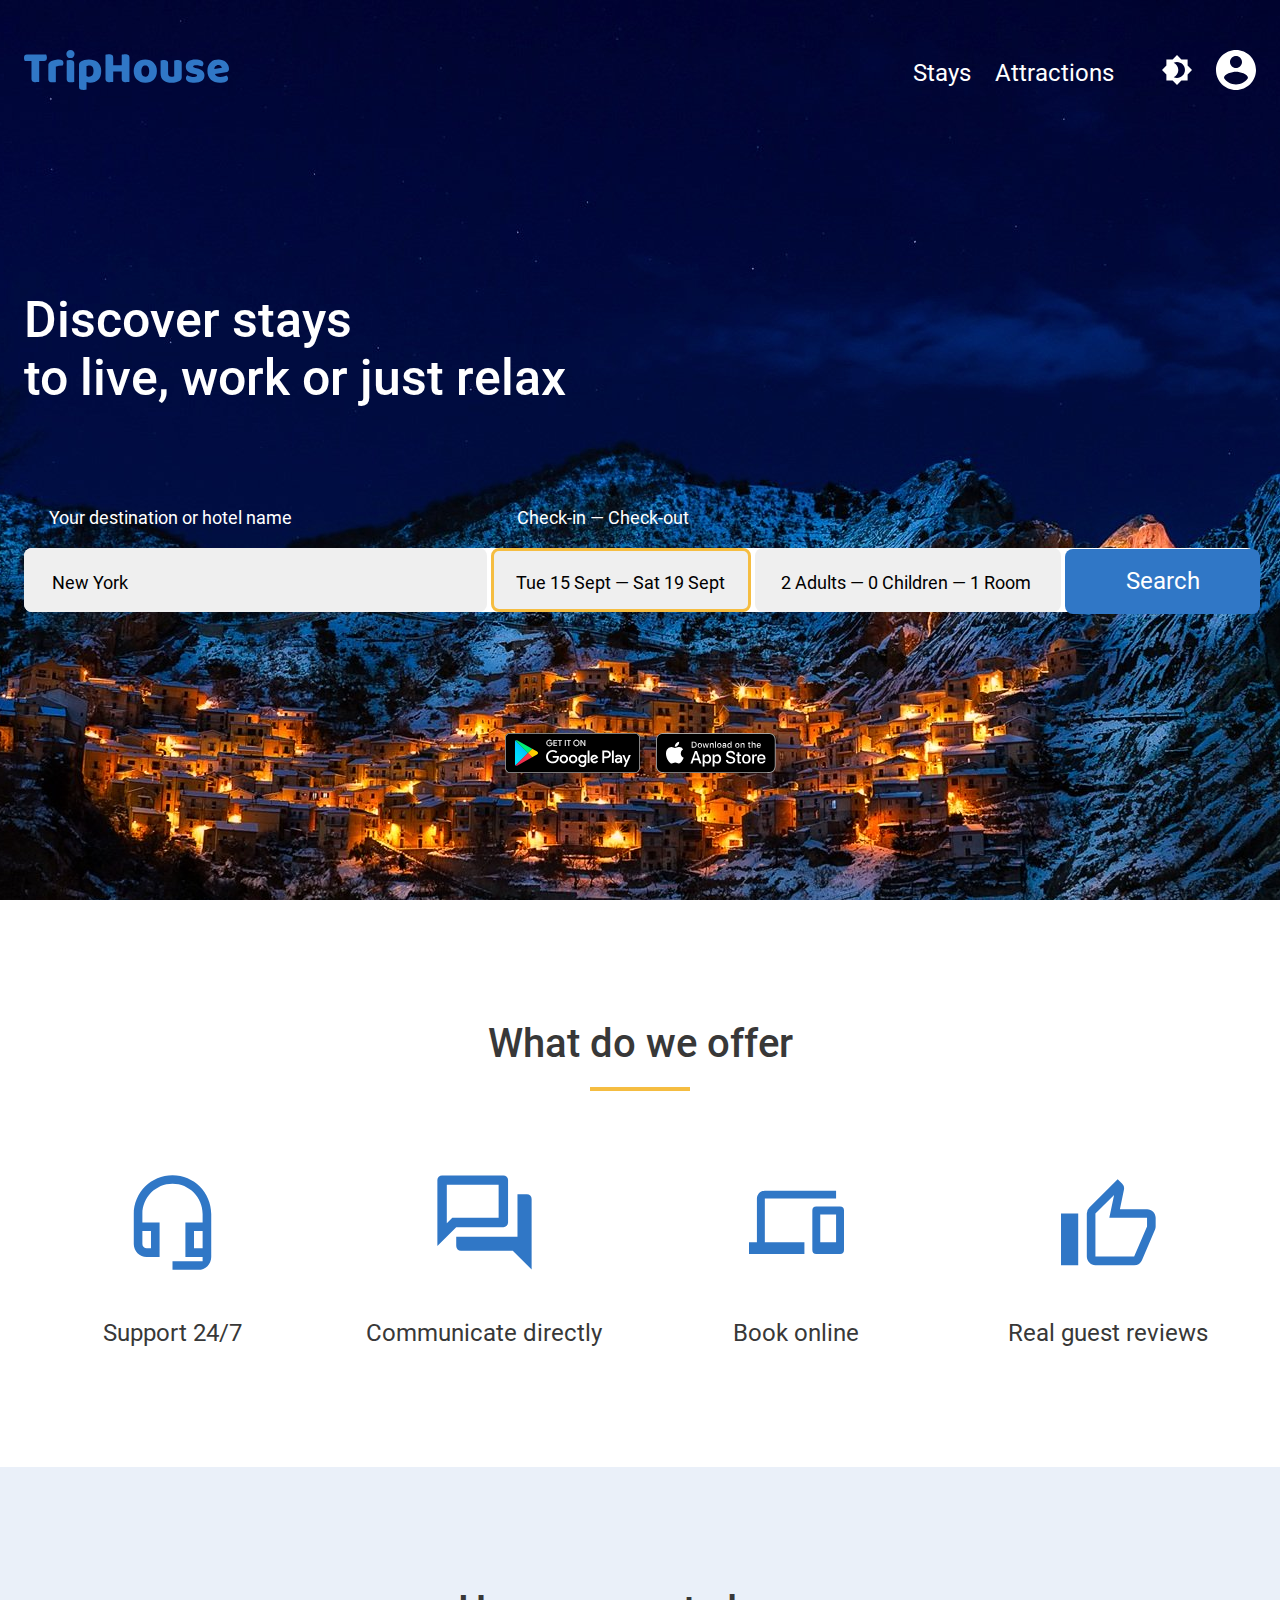
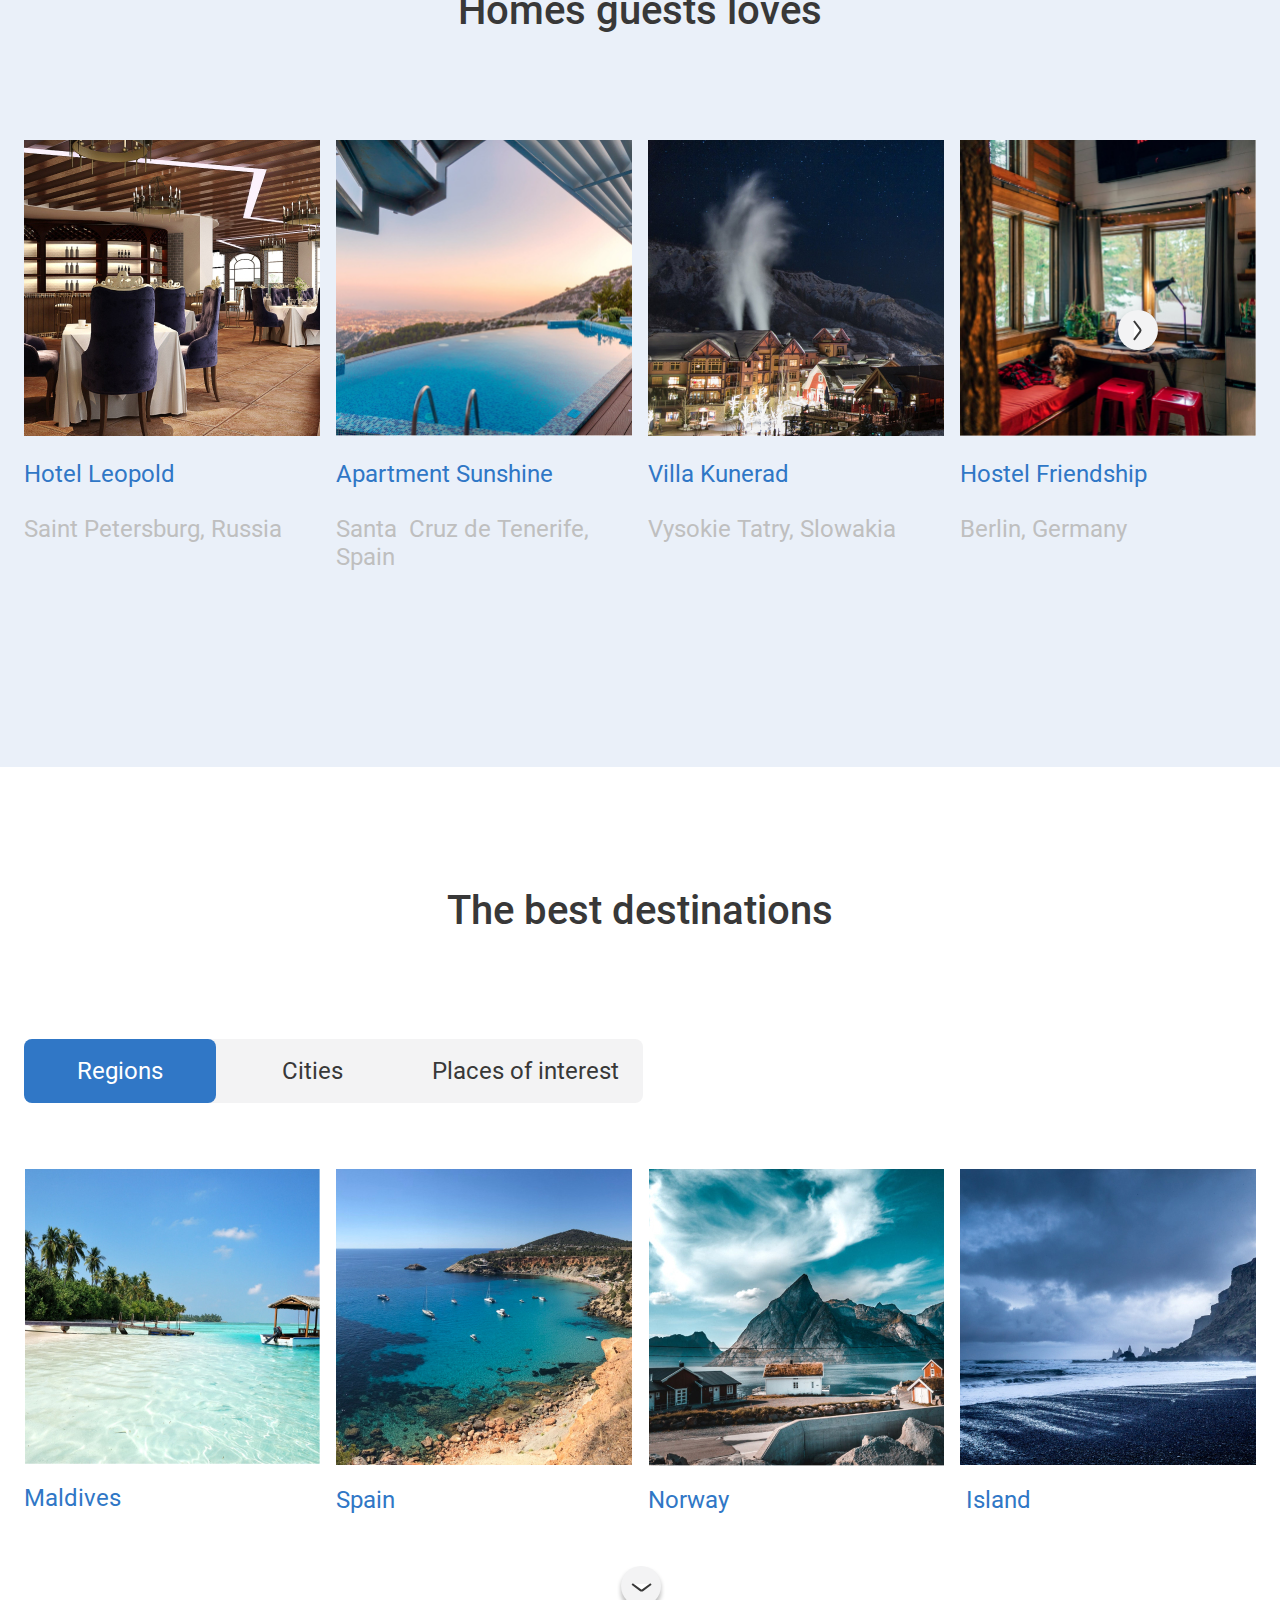
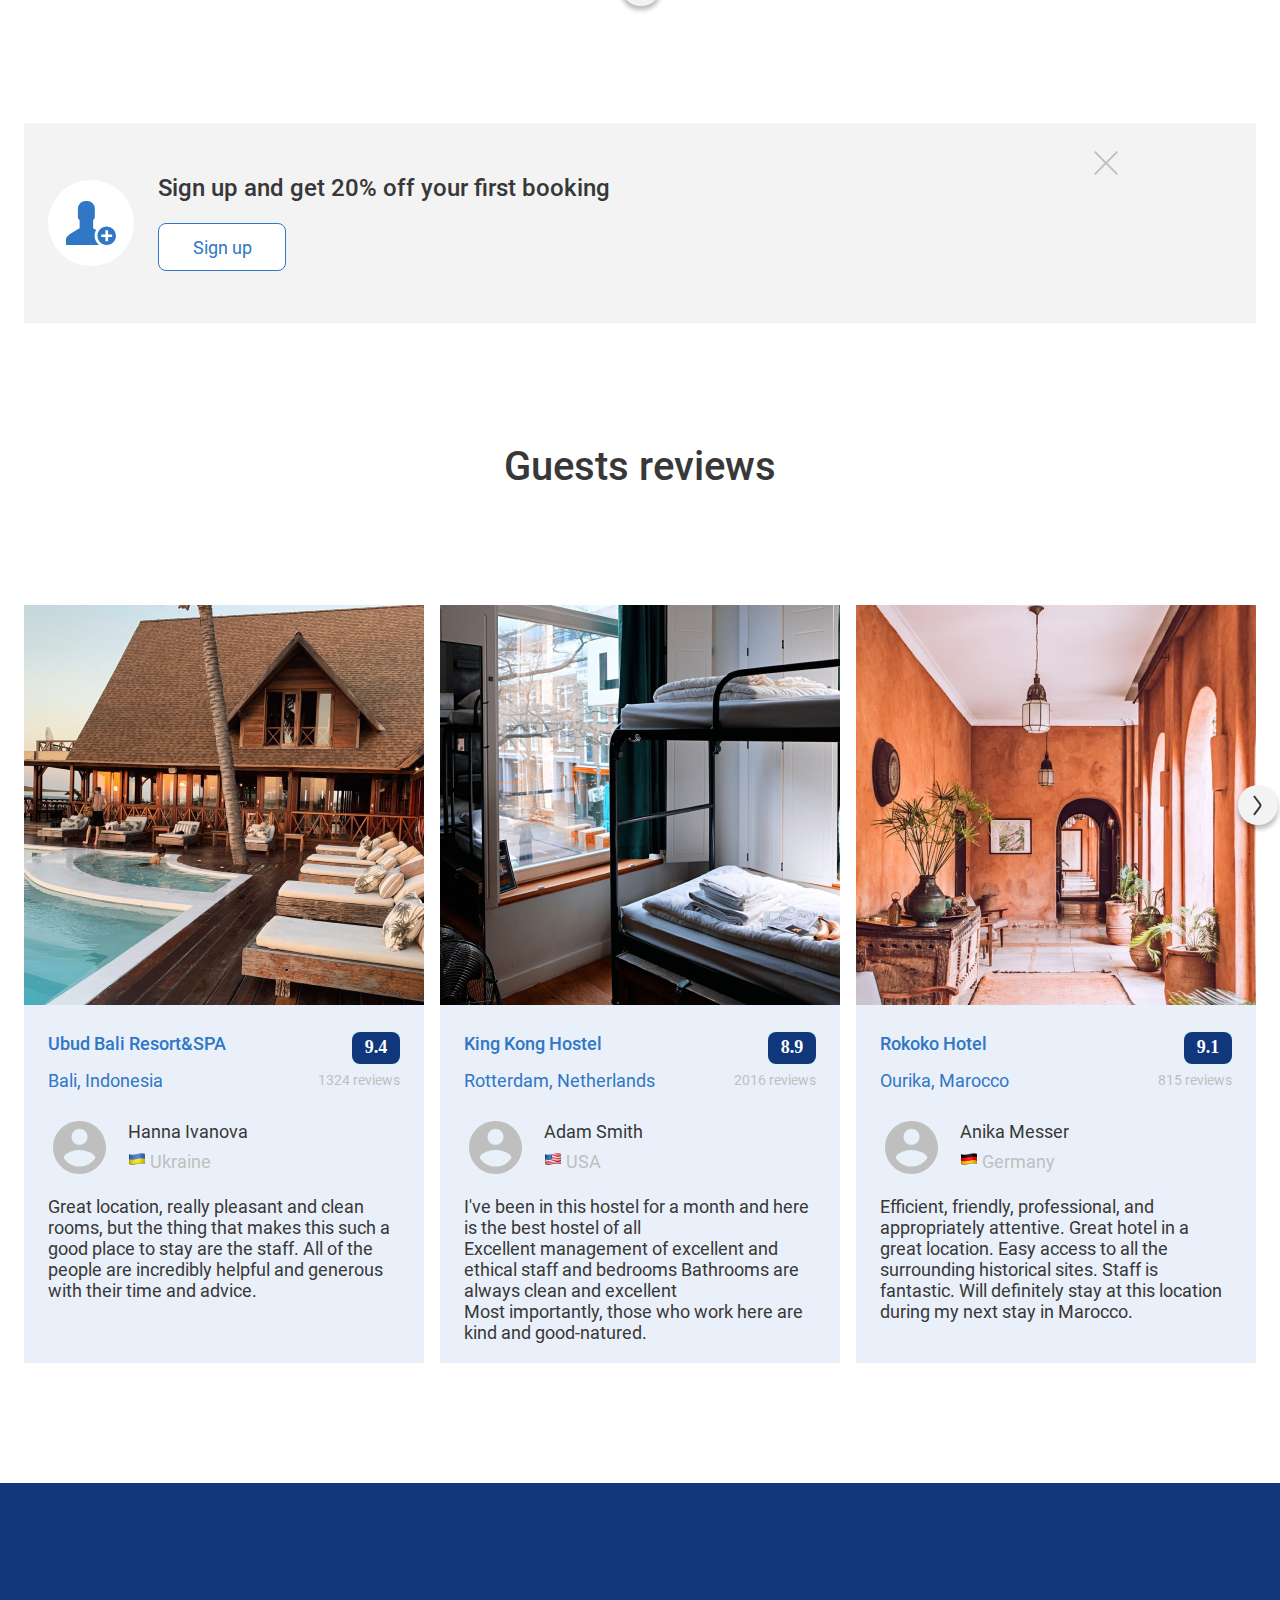
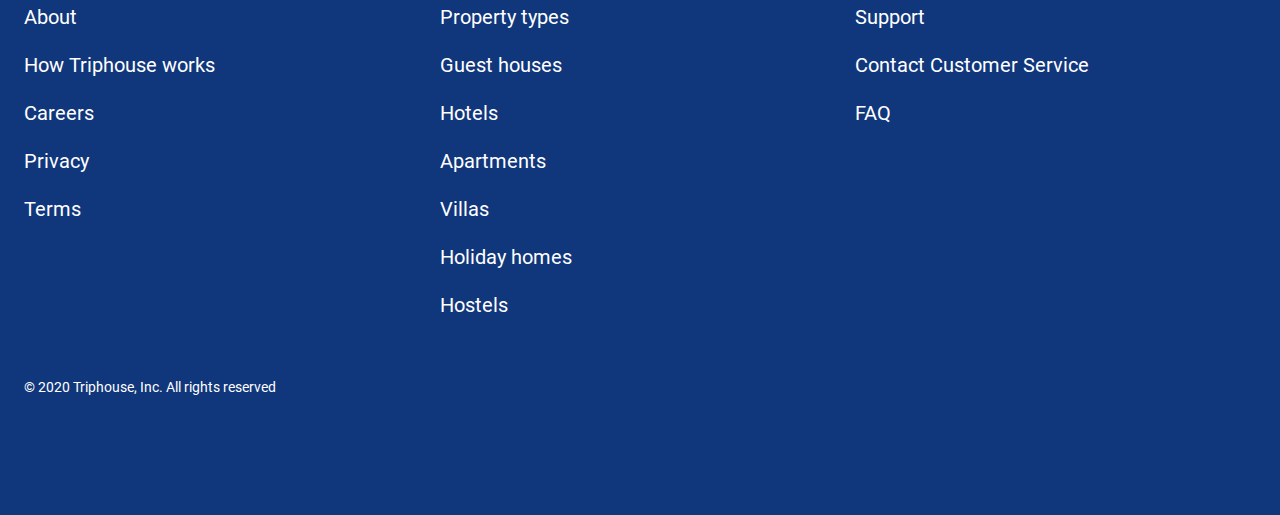
==== commit a30300bd: "layot  mobile without guest reviews" ====
--- a/index.html
+++ b/index.html
@@ -421,10 +421,10 @@
   </div>
 </div>
 <div class="homes">
-  <div class="container">
+  <div class="container col-12 col-xs-6">
     <div class="tcenter"><h2>Homes guests loves</h2></div>
     <div class="homes_pic container row">
-      <div class="col-3">
+      <div class="pic_part1 col-3 col-xs-3">
         <figure>
           <img src="./img/home1.jpg" alt="Hotel Leopold">
           <figcaption>
@@ -439,7 +439,7 @@
           </svg>
         </a>
       </div>
-      <div class="col-3">
+      <div class="pic_part2 col-3 col-xs-3">
         <figure><img src="./img/home2.jpg" alt="Apartment Sunshine">
           <figcaption>
             <div class="descr">Apartment Sunshine</div>
@@ -448,7 +448,7 @@
           </figcaption>
         </figure>
       </div>
-      <div class="col-3">
+      <div class="pic_part3 col-3 col-xs-3">
         <figure><img src="./img/home3.jpg" alt="Villa Kunerad">
           <figcaption>
             <div class="descr">Villa Kunerad</div>
@@ -457,7 +457,7 @@
           </figcaption>
         </figure>
       </div>
-      <div class="col-3">
+      <div class="pic_part4 col-3 col-xs-3">
         <figure><img src="./img/home4.jpg" alt="Hostel Friendship">
           <figcaption>
             <div class="descr">Hostel Friendship</div>
@@ -470,15 +470,16 @@
   </div>
 </div>
 <div class="destination">
-  <div class="container">
+  <div class="container col-xs-6">
     <h2 class="tcenter ">The best destinations</h2>
     <div class="tab row">
-      <a href="#" class="button _primary">Regions</a>
-      <a href="#" class="button">Cities</a>
-      <a href="#" class="button">Places of interest</a>
-    </div>
-    <div class="row">
-      <div class="col-3">
+      <a href="#" class="button _primary col-xs-2">Regions</a>
+      <a href="#" class="button col-xs-2">Cities</a>
+      <a href="#" class="button col-xs-2"><span class="dest_place">Places of interest</span><span
+        class="dest_mob_place">Places</span></a>
+    </div>
+    <div class="row destination_pic">
+      <div class="dest_img1 col-3 col-xs-3">
         <figure>
           <div class="destination__img-wrap">
             <img src="./img/dest1.jpg" alt="Maldives">
@@ -489,7 +490,7 @@
           </figcaption>
         </figure>
       </div>
-      <div class="col-3">
+      <div class="dest_img2 col-3 col-xs-3">
         <figure class="dest_img2">
           <div class="destination__img-wrap">
             <img src="./img/dest2.jpg" alt="Spain">
@@ -505,7 +506,7 @@
           </svg>
         </a>
       </div>
-      <div class="col-3">
+      <div class="dest_img3 col-3 col-xs-3">
         <figure class="dest_img3">
           <div class="destination__img-wrap">
             <img src="./img/dest3.jpg" alt="Norway">
@@ -516,7 +517,7 @@
           </figcaption>
         </figure>
       </div>
-      <div class="col-3">
+      <div class="dest_img4 col-3 col-xs-3">
         <figure class="dest_img4">
           <div class="destination__img-wrap">
             <img src="./img/dest4.jpg" alt="Island">
@@ -528,10 +529,9 @@
         </figure>
       </div>
     </div>
-
   </div>
 </div>
-<div class="sign_up row col-12">
+<div class="sign_up row col-12 col-xs-6">
   <div class="container">
     <div class="cont">
       <a href="#">
@@ -542,7 +542,14 @@
       </a>
     </div>
     <div class="sign_title">
+      <div class="sign_logo">
+      </div>
+      <svg>
+        <use href="#logo_trip_icon"></use>
+      </svg>
       <div class="sign_text">Sign up and get 20% off your first booking</div>
+      <div class="mob_sign_text">Sign up in the app and get 20%<br>off your first booking</div>
+      <div class="sign_install">Install</div>
       <div class="sign_up_button">
         <button class="button _sm  _outline">Sign up</button>
       </div>
--- a/styles/styles.css
+++ b/styles/styles.css
@@ -304,12 +304,6 @@
   margin: 0 -8px;
 }
 
-.row-0 {
-  display: flex;
-  flex-wrap: wrap;
-  margin: 0 0;
-}
-
 
 .offer svg {
   font-size: 95px;
@@ -331,8 +325,7 @@
   position: relative;
 }
 
-/* смещение*/
-.homes .container {
+.homes .container.col-12.col-xs-6 {
   width: 100%;
   max-width: 1264px;
   padding: 120px 0;
@@ -353,6 +346,11 @@
 
 .homes h2 {
   margin-bottom: 106px;
+}
+
+.homes_pic img {
+  width: 296px;
+  height: 296px;
 }
 
 div.descr {
@@ -378,6 +376,13 @@
   bottom: 45.5%;
 }
 
+.container.col-xs-6 {
+  width: 100%;
+  max-width: 1264px;
+  padding: 120px 16px;
+  margin: 0 auto;
+}
+
 .destination h2 {
   margin-bottom: 105px;
 }
@@ -387,10 +392,14 @@
   background-color: var(--base-stroke-main);
   border-radius: 8px;
   margin: 0 0 66px;
-}
-
-
-.button {
+
+}
+
+.dest_mob_place {
+  display: none;
+}
+
+.button.col-xs-2 {
   display: inline-flex;
   align-items: center;
   justify-content: center;
@@ -400,11 +409,10 @@
   color: var(--base-text-color100);
   border: none;
   border-radius: 8px;
-  background-color: var(--base-white);
   font-size: 24px;
 }
 
-.button._primary {
+.button._primary.col-xs-2 {
   color: var(--base-white);
   background-color: var(--primary);
 }
@@ -418,6 +426,8 @@
 .button._sm._outline {
   justify-content: center;
   align-items: center;
+  border-radius: 8px;
+  background-color: var(--base-white);
 }
 
 .button._outline {
@@ -462,30 +472,6 @@
 */
 
 
-.region_0 {
-  display: flex;
-  justify-content: center;
-  align-items: center;
-  width: 192px;
-  height: 64px;
-  border-radius: 8px;
-  font-size: var(--base-font-size);
-}
-
-.region_0:active {
-  background-color: var(--primary);
-  color: var(--base-white);
-}
-
-.region_0:last-child {
-  width: 240px;
-}
-
-.destination_pic.container {
-  display: flex;
-  padding: 0 0 100px;
-}
-
 .placement_name {
   font-size: var(--base-font-size);
   color: var(--primary);
@@ -536,13 +522,17 @@
 
 .sign_text {
   margin: 51px 0 21px;
-  border-width: 2px;
-  border-radius: 8px;
-  border: var(--primary);
 }
 
 .sign_up {
   position: relative;
+}
+
+.sign_install,
+.sign_title svg,
+.sign_logo,
+.mob_sign_text {
+  display: none;
 }
 
 .sign_svg {
@@ -929,11 +919,7 @@
     margin: 0 8px;
   }
 
-  .footer,
-  .guest_rev,
-  .sign_up.row,
-  .destination,
-  .homes {
+  .footer {
     display: none;
   }
 
@@ -1208,6 +1194,422 @@
     margin-bottom: 0;
   }
 
+
+  .homes {
+    min-width: 100%;
+    min-height: 354px;
+    background-color: var(--base-bg-color);
+    position: relative;
+  }
+
+  /* смещение*/
+  .homes .container {
+    width: 100%;
+    max-width: 360px;
+    padding: 40px 0;
+    margin: 0 auto;
+  }
+
+  .homes_pic.container {
+    padding: 0 8px;
+  }
+
+  .homes_pic img {
+    width: 156px;
+    height: 155px;
+  }
+
+  .homes_pic {
+    display: flex;
+    flex-wrap: nowrap;
+  }
+
+
+  .pic_part3,
+  .pic_part4 {
+    display: none;
+  }
+
+  .homes .row {
+    margin: 0 0;
+  }
+
+
+  .homes h2 {
+    font-weight: 500;
+    font-size: 28px;
+    margin-bottom: 32px;
+  }
+
+  div.descr {
+    font-size: 12px;
+    color: var(--primary);
+    line-height: 14px;
+    margin: 5px 0 -15px;
+  }
+
+  div.hotel_placement {
+    font-size: 12px;
+    line-height: 14px;
+    color: var(--base-text-color300);
+  }
+
+  a.item1:before, a:hover:before {
+    display: none; /* как отключить ссылку на ховер?*/
+  }
+
+  .homes_pic svg {
+    font-size: 28px;
+    fill: var(--base-white);
+    position: absolute;
+    left: 91%;
+    bottom: 45%;
+  }
+
+  .container.col-xs-6 {
+    padding: 40px 0;
+  }
+
+  .destination h2 {
+    font-size: 28px;
+    font-weight: 500;
+    line-height: 32px;
+    margin-bottom: 32px;
+  }
+
+  .tab {
+    display: inline-flex;
+    background-color: var(--base-white);
+    border-radius: 4px;
+    margin: 0 0 24px;
+  }
+
+  .dest_place {
+    display: none;
+  }
+
+  .dest_mob_place {
+    display: inline-block;
+  }
+
+  .button.col-xs-2 {
+    display: inline-flex;
+    align-items: center;
+    justify-content: center;
+    min-width: 98px;
+    height: 32px;
+    color: var(--base-text-color100);
+    border: 1px solid var(--base-stroke-main);
+    border-radius: 4px;
+    background-color: var(--base-white);
+    font-size: 19px;
+    line-height: 22px;
+    margin-right: 16px;
+    padding: 0 16px;
+  }
+
+  .button._primary.col-xs-2 {
+    width: 98px;
+    height: 32px;
+    color: var(--base-white);
+    background-color: var(--primary);
+    margin-left: 17px;
+  }
+
+  .button._sm {
+    font-size: 19px;
+    height: 32px;
+    min-width: 98px;
+  }
+
+  .button._sm._outline {
+    justify-content: center;
+    align-items: center;
+  }
+
+  .button._outline {
+    color: var(--primary);
+    border: 1px solid var(--primary);
+  }
+
+  .destination img {
+    width: 156px;
+    height: 156px;
+  }
+
+  .destination_pic {
+    display: flex;
+    flex-wrap: nowrap;
+  }
+
+  .dest_img3,
+  .dest_img4 {
+    display: none;
+  }
+
+  .destination__img-wrap {
+    display: flex;
+    position: relative;
+    justify-content: center;
+    align-items: center;
+  }
+
+  .destination__img-wrap .button._sm._outline {
+    display: none;
+    position: absolute;
+  }
+
+  .destination__img-wrap:hover .button._sm._outline {
+    display: flex;
+  }
+
+  .destination__img-wrap:hover {
+    display: flex;
+  }
+
+  /*
+  .shadow_img:hover .destination__img-wrap {
+    background: rgba(56, 56, 56, 0.4);
+    box-shadow: inset 0 4px 70px rgba(56, 56, 56, 0.5);
+
+  }
+  .dest_img1{
+    background-image: url("../img/dest1.jpg");
+    background-repeat: no-repeat;
+    background-position: top center;
+    background-origin: border-box;
+    width: 295px;
+    height: 295px;
+  }
+  */
+  .placement_name {
+    font-size: 12px;
+    line-height: 14px;
+    color: var(--primary);
+    margin-top: 8px;
+  }
+
+  .destination {
+    position: relative;
+  }
+
+  /*не работает ховер */
+  .destination svg {
+    font-size: 28px;
+    fill: var(--base-white);
+    position: absolute;
+    left: 91%;
+    top: 59%;
+    transform: rotate(270deg);
+  }
+
+
+  .guests_reviews {
+    display: flex;
+    font-size: 17px;
+    line-height: 17px;
+  }
+
+  .guest_rev {
+    display: none; /*off*/
+    position: relative;
+  }
+
+  .guest_rev h2 {
+    margin-bottom: 32px;
+  }
+
+  .container.guest_rev {
+    width: 100%;
+    max-width: 360px;
+    padding: 40px 0;
+    margin: 0 auto;
+  }
+
+  /* отступ от элемента изорбражения -4рх??? */
+  .rev_descr {
+    margin-top: -4px;
+    padding: 28px 24px 24px;
+    background-color: var(--base-bg-color);
+    height: 302px;
+    min-width: 328px;
+  }
+
+  .spc_btw {
+    display: flex;
+    justify-content: space-between;
+    align-items: center;
+  }
+
+  .name_placer {
+    display: flex;
+    margin-top: 19px;
+    margin-bottom: 4px;
+  }
+
+  .hotel_name {
+    font-weight: 500;
+    color: var(--primary);
+    margin-bottom: 15px;
+  }
+
+  .hotel_place {
+    color: var(--primary);
+  }
+
+  .rev_number {
+    font-size: 12px;
+    color: var(--base-text-color300);
+  }
+
+  .rating {
+    display: flex;
+    justify-content: center;
+    align-items: center;
+    margin-top: -8px;
+    width: 48px;
+    height: 32px;
+    background-color: var(--primary-dark);
+    font-family: 'OpenSans-Regular', sans serif;
+    font-size: 15px;
+    font-weight: 600;
+    color: var(--base-white);
+    border-radius: 4px;
+  }
+
+  .country {
+    width: 1em;
+    height: 1em;
+    font-size: 17px;
+  }
+
+  .rev_acc_icon svg {
+    font-size: 44px;
+    margin-right: 22px;
+    margin-left: 5px;
+    fill: var(--base-text-color300);
+  }
+
+  .rev_name {
+    margin-bottom: 8px;
+  }
+
+  .rev_banner span {
+    font-size: 15px;
+    color: var(--base-text-color300);
+  }
+
+  .rev_img_block {
+    position: relative;
+  }
+
+  .shadow_price {
+    display: none;
+    width: 400px;
+    height: 48px;
+    background: rgba(56, 56, 56, 0.7);
+    box-shadow: inset 0 4px 70px rgba(56, 56, 56, 0.5);
+    position: absolute;
+    top: 355px;
+  }
+
+  .price {
+    font-size: 18px;
+    color: var(--base-white);
+    padding: 16px 11px 260px 24px;
+  }
+
+  .rev_img_block:hover .shadow_price {
+    display: flex;
+  }
+
+  .guest_rev .slide_button {
+    display: none;
+  }
+
+  .sign_up .container {
+    padding: 24px 0;
+    margin: 0 auto;
+    max-width: 360px;
+    max-height: 106px;
+    display: flex;
+    background-color: var(--base-white);
+    font-size: var(--base-font-size);
+    font-weight: 500;
+  }
+
+  .sign_up.row {
+    display: flex;
+    flex-wrap: wrap;
+    margin: 0 0;
+  }
+
+  .sign_title {
+    display: flex;
+    flex-direction: row;
+    align-items: center;
+    justify-content: space-between;
+    position: relative;
+  }
+
+  .cont a svg,
+  .sign_text {
+    display: none;
+  }
+
+  .sign_up_button {
+    display: none;
+  }
+
+  .mob_sign_text {
+    display: flex;
+    font-size: 12px;
+    line-height: 14px;
+    min-width: 124px;
+    margin-right: 5%;
+  }
+
+  .sign_install {
+    display: flex;
+    font-size: 14px;
+    color: var(--primary);
+    font-weight: 500;
+    margin-right: -6%;
+
+  }
+
+  .sign_logo {
+    display: block;
+    position: relative;
+    border-radius: 4px;
+    width: 58px;
+    height: 58px;
+    background-color: var(--primary);
+    left: 13%;
+  }
+
+  .sign_title svg {
+    top: 2%;
+    display: flex;
+    position: relative;
+    width: 54px;
+    height: 11px;
+    fill: var(--base-white);
+    right: 5%;
+  }
+
+  .sign_up {
+    position: relative;
+  }
+
+  .sign_svg {
+    position: absolute;
+    left: 5%;
+    bottom: 37%;
+    font-size: 16px;
+  }
+
+  /**/
   .mob_footer {
     display: flex;
     flex-wrap: wrap;
@@ -1239,8 +1641,9 @@
     font-weight: 500;
     font-size: 15px;
     text-decoration: underline;
-    margin-bottom: 10px;
-    margin-top: 24px;
+    margin-bottom: 35px;
+    margin-top: 40px;
+
   }
 
   .mob_f_href {
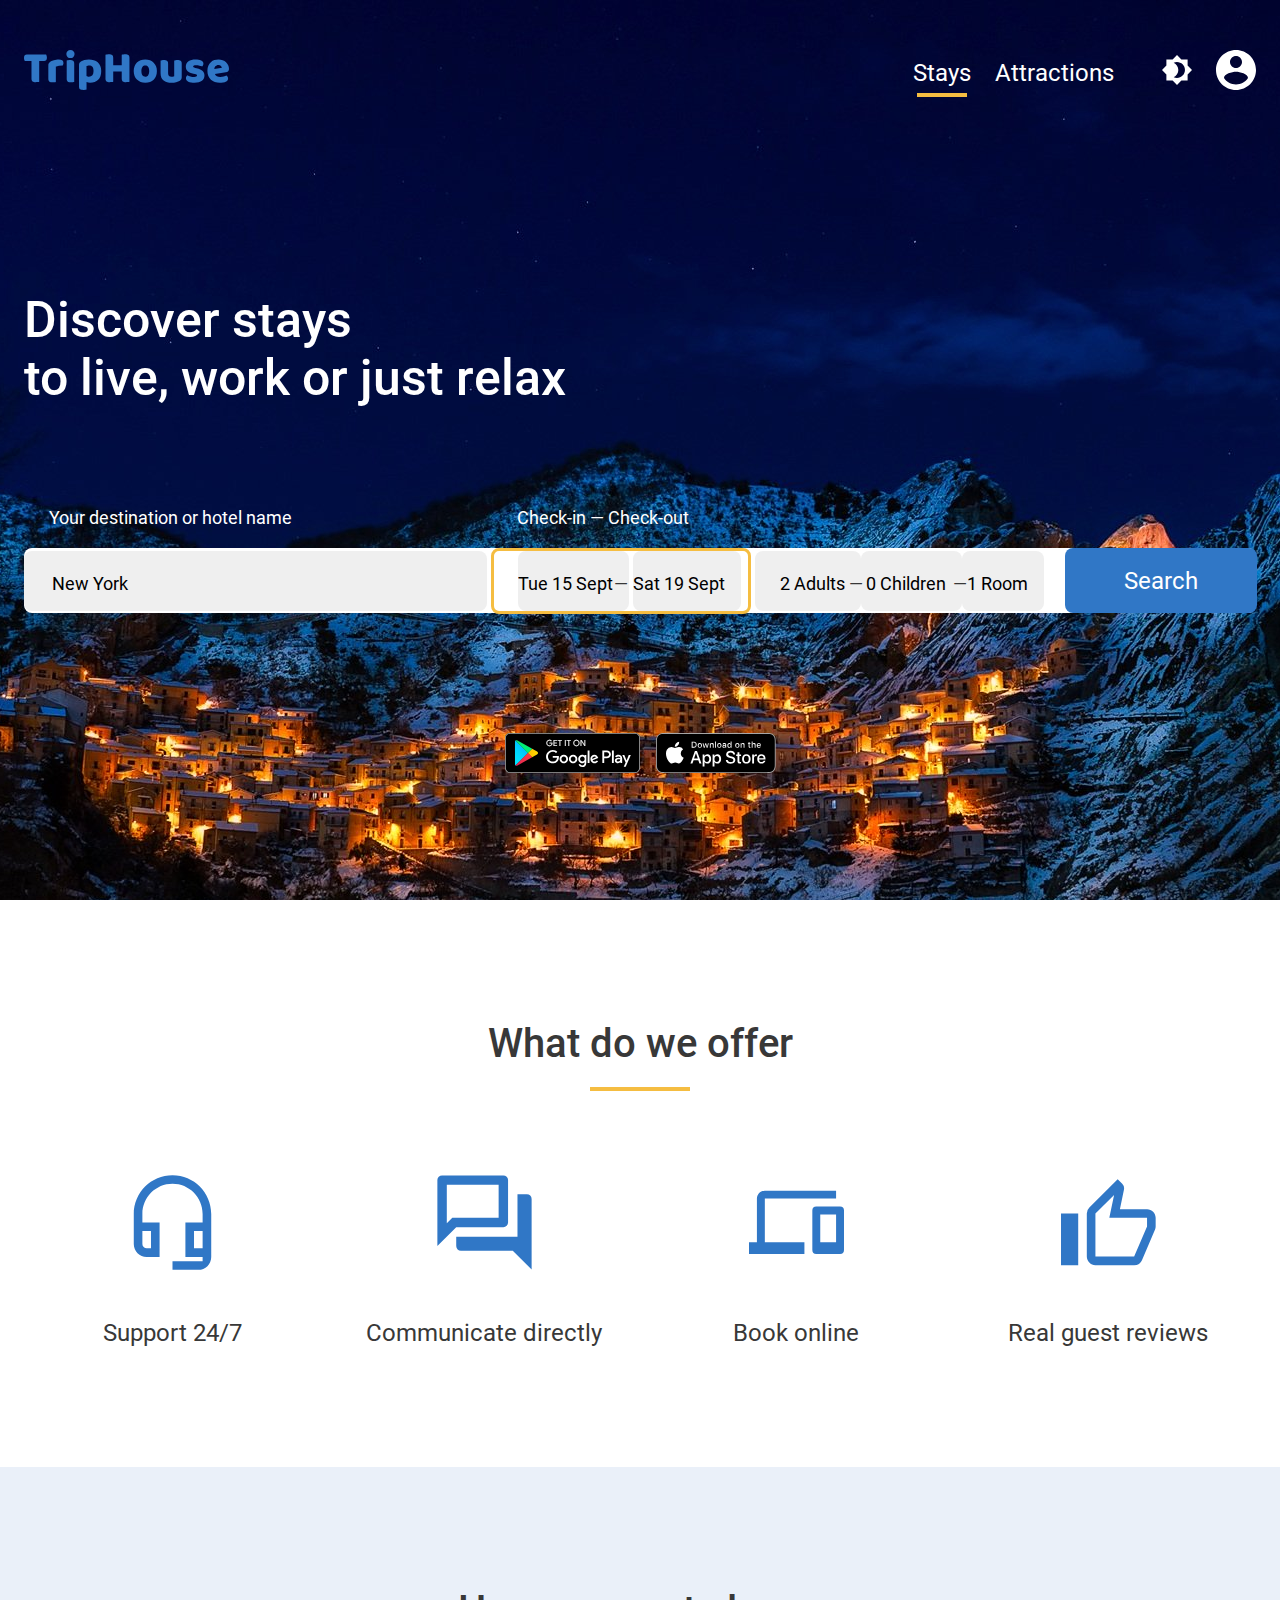
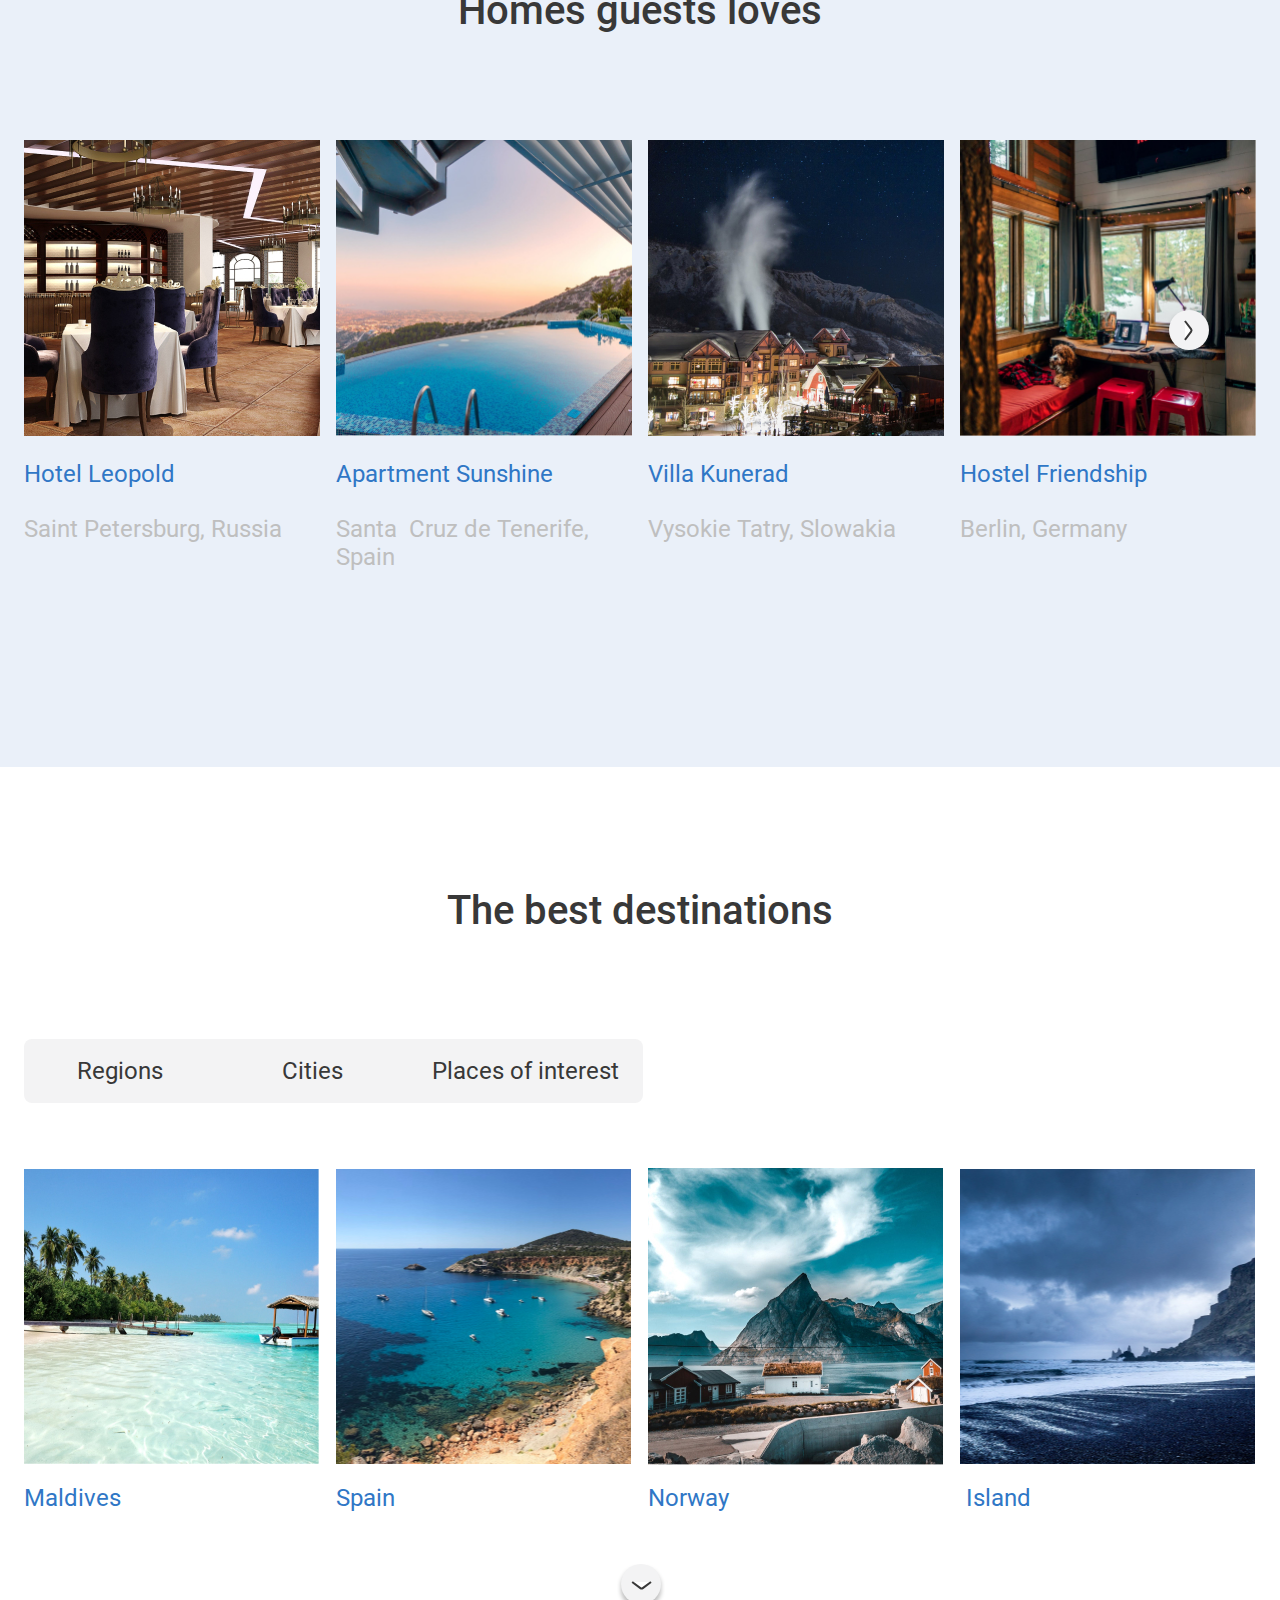
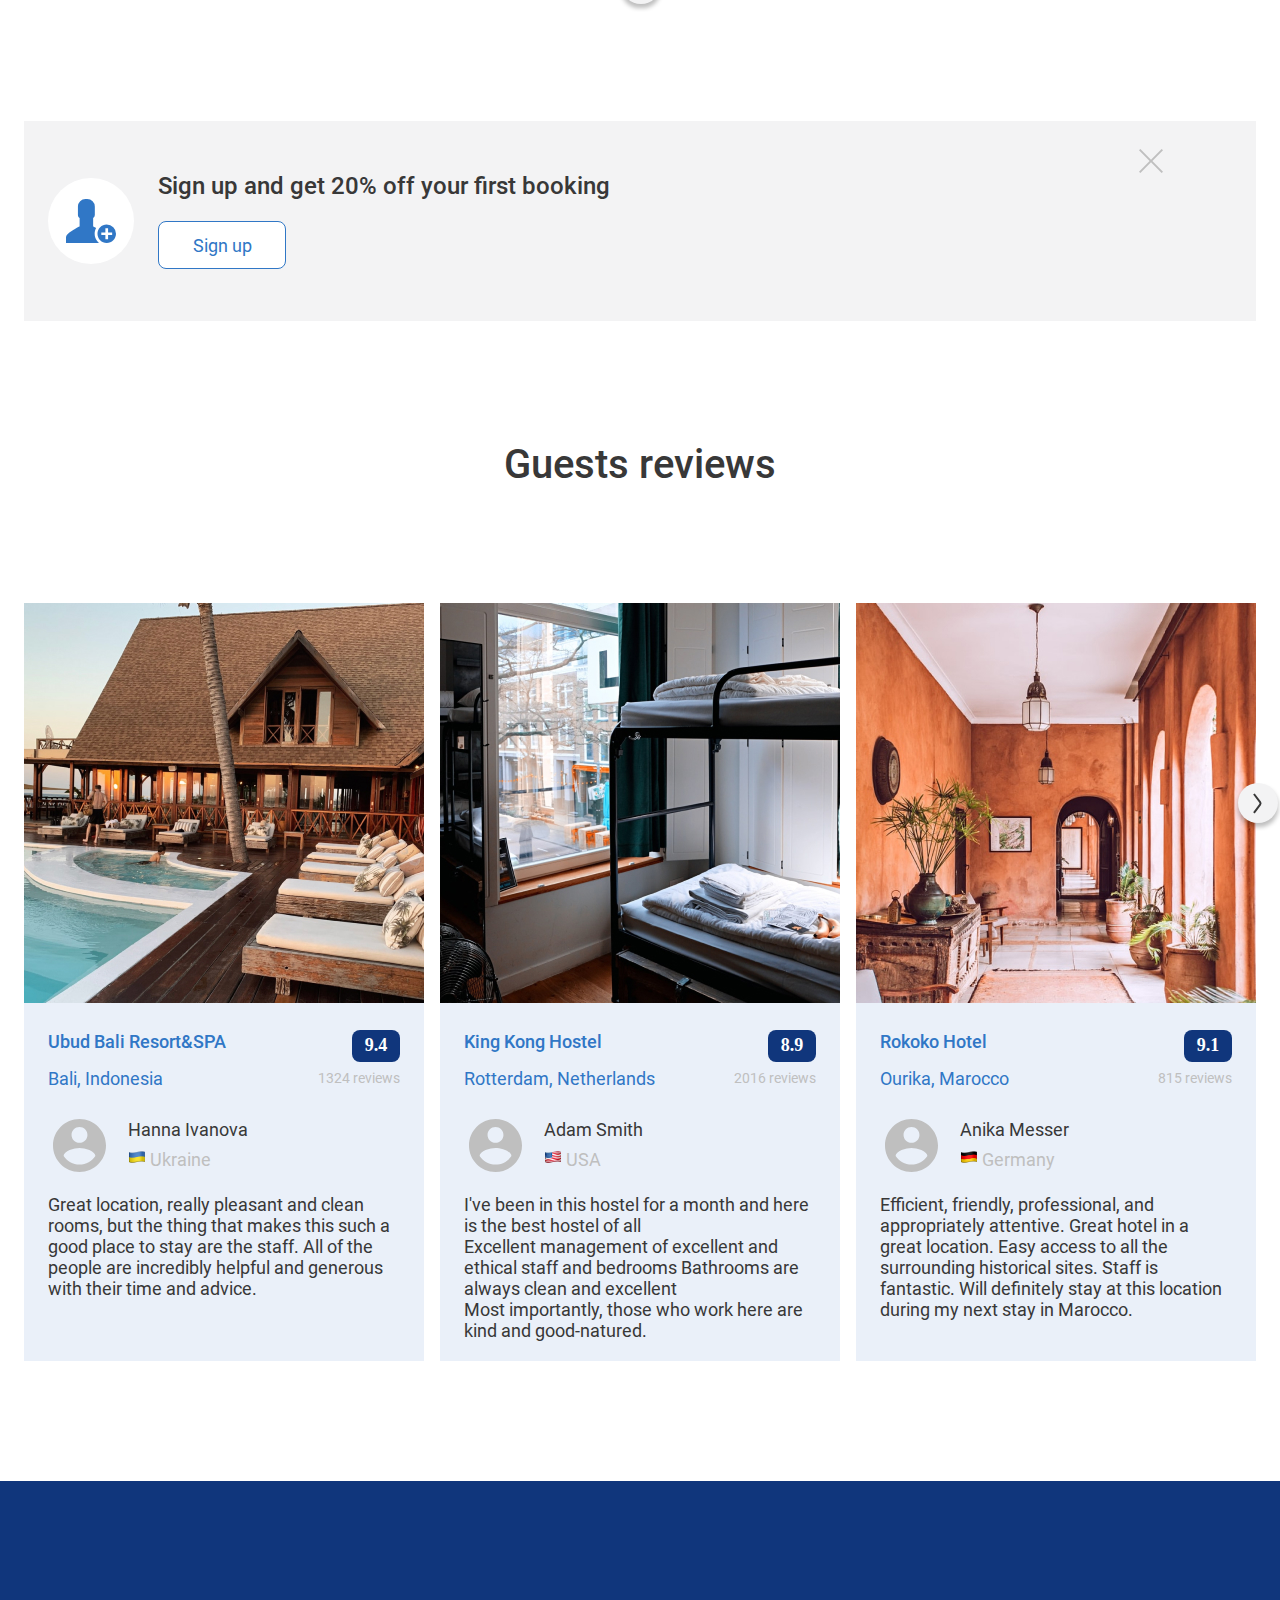
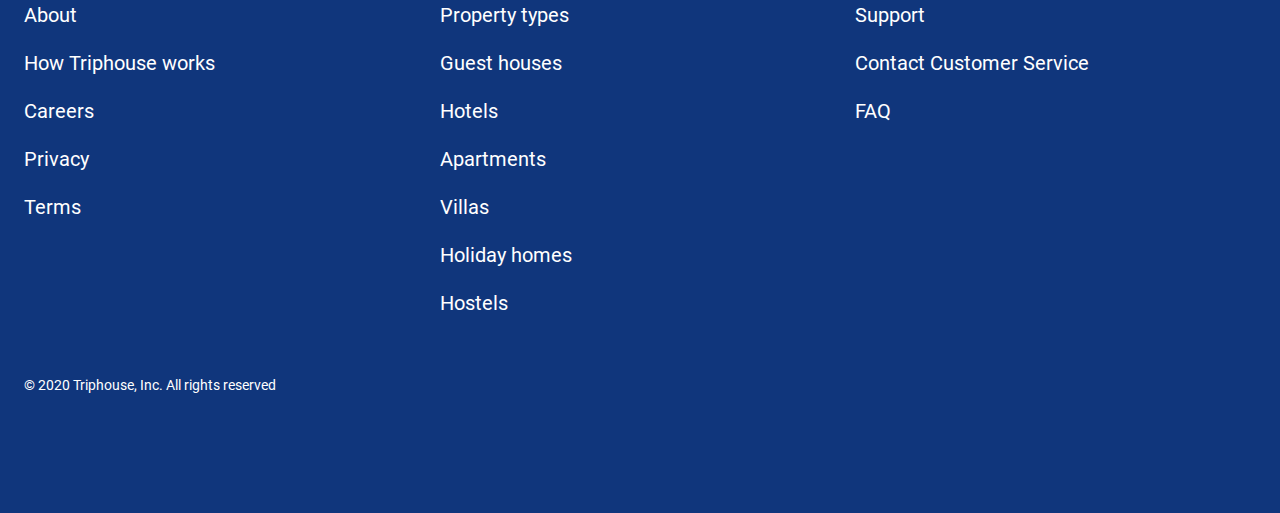
==== commit 44587b0b: "layot  mobile without guest reviews 12.11.2020. form, buttons, shadows and hrefs are fixed." ====
--- a/index.html
+++ b/index.html
@@ -303,16 +303,38 @@
               <option>New York</option>
             </optgroup>
           </select>
-          <select class="f2">
-            <optgroup label="Calendar">
-              <option>Tue 15 Sept &mdash; Sat 19 Sept</option>
-            </optgroup>
-          </select>
-          <select class="f3">
-            <optgroup label="Number">
-              <option>2 Adults &mdash; 0 Children &mdash; 1 Room</option>
-            </optgroup>
-          </select>
+          <div class="border_f2">
+            <select class="f2_1">
+              <optgroup label="Calendar">
+                <option>Tue 15 Sept</option>
+              </optgroup>
+            </select>
+            <div class="line_item_1">&mdash;</div>
+            <select class="f2_2">
+              <optgroup label="Calendar">
+                <option>Sat 19 Sept</option>
+              </optgroup>
+            </select>
+          </div>
+          <div class="f3">
+            <select class="f3_1">
+              <optgroup label="Number">
+                <option>2 Adults</option>
+              </optgroup>
+            </select>
+            <div class="line_item_2">&mdash;</div>
+            <select class="f3_2">
+              <optgroup label="Number">
+                <option>0 Children</option>
+              </optgroup>
+            </select>
+            <div class="line_item_3">&mdash;</div>
+            <select class="f3_3">
+              <optgroup label="Number">
+                <option>1 Room</option>
+              </optgroup>
+            </select>
+          </div>
           <span><input class="blbutton" type="button" value="Search"></span>
         </div>
       </form>
@@ -474,15 +496,14 @@
     <h2 class="tcenter ">The best destinations</h2>
     <div class="tab row">
       <a href="#" class="button _primary col-xs-2">Regions</a>
-      <a href="#" class="button col-xs-2">Cities</a>
-      <a href="#" class="button col-xs-2"><span class="dest_place">Places of interest</span><span
+      <a href="#" class="button _primary col-xs-2">Cities</a>
+      <a href="#" class="button _primary  col-xs-2"><span class="dest_place">Places of interest</span><span
         class="dest_mob_place">Places</span></a>
     </div>
     <div class="row destination_pic">
-      <div class="dest_img1 col-3 col-xs-3">
+      <div class=" col-3 col-xs-3">
         <figure>
-          <div class="destination__img-wrap">
-            <img src="./img/dest1.jpg" alt="Maldives">
+          <div class="destination__img-wrap dest_img1">
             <button class="button _sm  _outline">Book now</button>
           </div>
           <figcaption>
@@ -490,10 +511,9 @@
           </figcaption>
         </figure>
       </div>
-      <div class="dest_img2 col-3 col-xs-3">
-        <figure class="dest_img2">
-          <div class="destination__img-wrap">
-            <img src="./img/dest2.jpg" alt="Spain">
+      <div class="col-3 col-xs-3">
+        <figure>
+          <div class="destination__img-wrap dest_img2">
             <button class="button _sm  _outline">Book now</button>
           </div>
           <figcaption>
@@ -506,9 +526,9 @@
           </svg>
         </a>
       </div>
-      <div class="dest_img3 col-3 col-xs-3">
-        <figure class="dest_img3">
-          <div class="destination__img-wrap">
+      <div class="dest_img_3 col-3 col-xs-3">
+        <figure>
+          <div class="destination__img-wrap dest_img3">
             <img src="./img/dest3.jpg" alt="Norway">
             <button class="button _sm  _outline">Book now</button>
           </div>
@@ -517,10 +537,9 @@
           </figcaption>
         </figure>
       </div>
-      <div class="dest_img4 col-3 col-xs-3">
-        <figure class="dest_img4">
-          <div class="destination__img-wrap">
-            <img src="./img/dest4.jpg" alt="Island">
+      <div class=" dest_img_4 col-3 col-xs-3">
+        <figure>
+          <div class="destination__img-wrap dest_img4">
             <button class="button _sm  _outline">Book now</button>
           </div>
           <figcaption>
@@ -712,7 +731,6 @@
     <div class="copy">&copy; 2020 Triphouse, Inc. All rights reserved</div>
   </div>
 </div>
-
 <div class="container mob_footer">
   <div>
     <svg>
--- a/styles/styles.css
+++ b/styles/styles.css
@@ -125,7 +125,7 @@
 
 
 a.item1:before,
-a:hover:before {
+a:hover.item2:before {
   content: '';
   --line-width: 50px;
   display: block;
@@ -187,20 +187,22 @@
 
 .formblock {
   display: inline-block;
-  max-width: 1232px;
+
   height: 65px;
   margin-bottom: 120px;
 }
 
 .form_sp {
+  min-width: 1232px;
   background-color: var(--base-white);
   border-radius: 8px;
-  height: 64px;
+  height: 65px;
+  position: relative;
 }
 
 select {
   font-size: 18px;
-  height: 64px;
+  height: 60px;
   appearance: none;
   border-radius: 8px;
   padding-top: 5px;
@@ -212,28 +214,69 @@
   border: none;
 }
 
-.f2 {
+.f2_1 {
+  border: none;
+  margin-right: -20px;
+}
+
+.f2_2 {
+  border: none;
+}
+
+.border_f2 {
+  padding: 0 24px;
+  display: inline-flex;
+  border-radius: 8px;
+  border: 3px solid var(--secondary);
+  height: 66px;
   width: 260px;
-  border-color: var(--secondary);
-  border-width: 3px;
-  padding-left: 22px;
-}
-
-.f3 {
-  width: 306px;
-  padding-left: 26px;
+  position: relative;
+}
+
+/*.border_f2 span {*/
+/*  position: absolute;*/
+/*  left: 48%;*/
+/*  bottom: 26%;*/
+/*  font-size: 17px;*/
+/*}*/
+.border_f2 .line_item_1{
+  font-size: 18px;
+  padding: 22px 5px;
+}
+.f3{
+  display: inline-flex;
+}
+.f3_1, .f3_2, .f3_3{
   border: none;
-}
-
+  padding-left: 25px;
+}
+.f3_2, .f3_3{
+  padding-left: 5px;
+}
+
+.f3 .line_item_2{
+  font-size: 18px;
+  padding: 22px 0;
+  position: absolute;
+  left: 67%;
+}
+.f3 .line_item_3{
+  font-size: 18px;
+  padding: 22px 5px;
+  position: absolute;
+  left: 75%;
+}
 .blbutton {
   border: none;
   border-radius: 8px;
-  width: 195px;
+  width: 192px;
   height: 65px;
   background-color: var(--primary);
   color: var(--base-white);
-  font-size: 24px;
+  font-size: var(--base-font-size);
   margin-right: -5px;
+  position: absolute;
+  left:  84.5%;;
 }
 
 
@@ -315,9 +358,6 @@
   padding-bottom: 0;
 }
 
-/*не  получилось сменить цвет, пока не удалил заливку из данных спрайта*/
-
-
 .homes {
   min-width: 100%;
   min-height: 100vh;
@@ -364,15 +404,12 @@
   color: var(--base-text-color300);
 }
 
-a.item1:before, a:hover:before {
-  display: none; /* как отключить ссылку на ховер?*/
-}
 
 .homes_pic svg {
   font-size: 48px;
   fill: var(--base-white);
   position: absolute;
-  left: 87%;
+  left: 91%;
   bottom: 45.5%;
 }
 
@@ -412,7 +449,7 @@
   font-size: 24px;
 }
 
-.button._primary.col-xs-2 {
+.button._primary.col-xs-2:hover {
   color: var(--base-white);
   background-color: var(--primary);
 }
@@ -437,7 +474,6 @@
 
 .destination__img-wrap {
   display: flex;
-  position: relative;
   justify-content: center;
   align-items: center;
 }
@@ -453,15 +489,12 @@
 
 .destination__img-wrap:hover {
   display: flex;
-}
-
-/*
-.shadow_img:hover .destination__img-wrap {
-  background: rgba(56, 56, 56, 0.4);
+  background-color: rgba(56, 56, 56, 0.4);
   box-shadow: inset 0 4px 70px rgba(56, 56, 56, 0.5);
-
-}
-.dest_img1{
+}
+
+
+.dest_img1 {
   background-image: url("../img/dest1.jpg");
   background-repeat: no-repeat;
   background-position: top center;
@@ -469,7 +502,33 @@
   width: 295px;
   height: 295px;
 }
-*/
+
+.dest_img2 {
+  background-image: url("../img/dest2.jpg");
+  background-repeat: no-repeat;
+  background-position: top center;
+  background-origin: border-box;
+  width: 295px;
+  height: 295px;
+}
+
+.dest_img3 {
+  background-image: url("../img/dest3.jpg");
+  background-repeat: no-repeat;
+  background-position: top center;
+  background-origin: border-box;
+  width: 295px;
+  height: 295px;
+}
+
+.dest_img4 {
+  background-image: url("../img/dest4.jpg");
+  background-repeat: no-repeat;
+  background-position: top center;
+  background-origin: border-box;
+  width: 295px;
+  height: 295px;
+}
 
 
 .placement_name {
@@ -537,7 +596,7 @@
 
 .sign_svg {
   position: absolute;
-  left: 85.5%;
+  left: 89%;
   bottom: 71%;;
   font-size: 26px;
 }
@@ -935,6 +994,7 @@
     background-origin: border-box;
     flex-direction: column;
     justify-content: space-between;
+    min-width: fit-content;
   }
 
   .container.header.col-xs-6 {
@@ -1308,12 +1368,11 @@
     padding: 0 16px;
   }
 
-  .button._primary.col-xs-2 {
+  .button._primary.col-xs-2:hover {
     width: 98px;
     height: 32px;
     color: var(--base-white);
     background-color: var(--primary);
-    margin-left: 17px;
   }
 
   .button._sm {
@@ -1332,19 +1391,9 @@
     border: 1px solid var(--primary);
   }
 
-  .destination img {
-    width: 156px;
-    height: 156px;
-  }
-
   .destination_pic {
     display: flex;
     flex-wrap: nowrap;
-  }
-
-  .dest_img3,
-  .dest_img4 {
-    display: none;
   }
 
   .destination__img-wrap {
@@ -1354,34 +1403,68 @@
     align-items: center;
   }
 
-  .destination__img-wrap .button._sm._outline {
-    display: none;
-    position: absolute;
-  }
-
-  .destination__img-wrap:hover .button._sm._outline {
-    display: flex;
-  }
-
-  .destination__img-wrap:hover {
-    display: flex;
-  }
-
-  /*
-  .shadow_img:hover .destination__img-wrap {
-    background: rgba(56, 56, 56, 0.4);
-    box-shadow: inset 0 4px 70px rgba(56, 56, 56, 0.5);
-
-  }
-  .dest_img1{
+  .dest_img1 {
     background-image: url("../img/dest1.jpg");
     background-repeat: no-repeat;
     background-position: top center;
     background-origin: border-box;
-    width: 295px;
-    height: 295px;
-  }
-  */
+    width: 156px;
+    height: 156px;
+  }
+
+  .dest_img2 {
+    background-image: url("../img/dest2.jpg");
+    background-repeat: no-repeat;
+    background-position: top center;
+    background-origin: border-box;
+    width: 156px;
+    height: 156px;
+  }
+
+  .dest_img3 {
+    background-image: url("../img/dest3.jpg");
+    background-repeat: no-repeat;
+    background-position: top center;
+    background-origin: border-box;
+    width: 156px;
+    height: 156px;
+  }
+
+  .dest_img4 {
+    background-image: url("../img/dest4.jpg");
+    background-repeat: no-repeat;
+    background-position: top center;
+    background-origin: border-box;
+    width: 156px;
+    height: 156px;
+  }
+
+  .dest_img_3,
+  .dest_img_4 {
+    display: none;
+  }
+
+  .destination__img-wrap .button._sm._outline {
+    display: none;
+    position: absolute;
+  }
+
+  .destination__img-wrap:hover .button._sm._outline {
+    display: flex;
+
+  }
+
+  .destination__img-wrap:hover {
+    display: flex;
+  }
+
+
+  .destination__img-wrap:hover {
+    display: flex;
+    background-color: rgba(56, 56, 56, 0.4);
+    box-shadow: inset 0 4px 70px rgba(56, 56, 56, 0.5);
+  }
+
   .placement_name {
     font-size: 12px;
     line-height: 14px;
